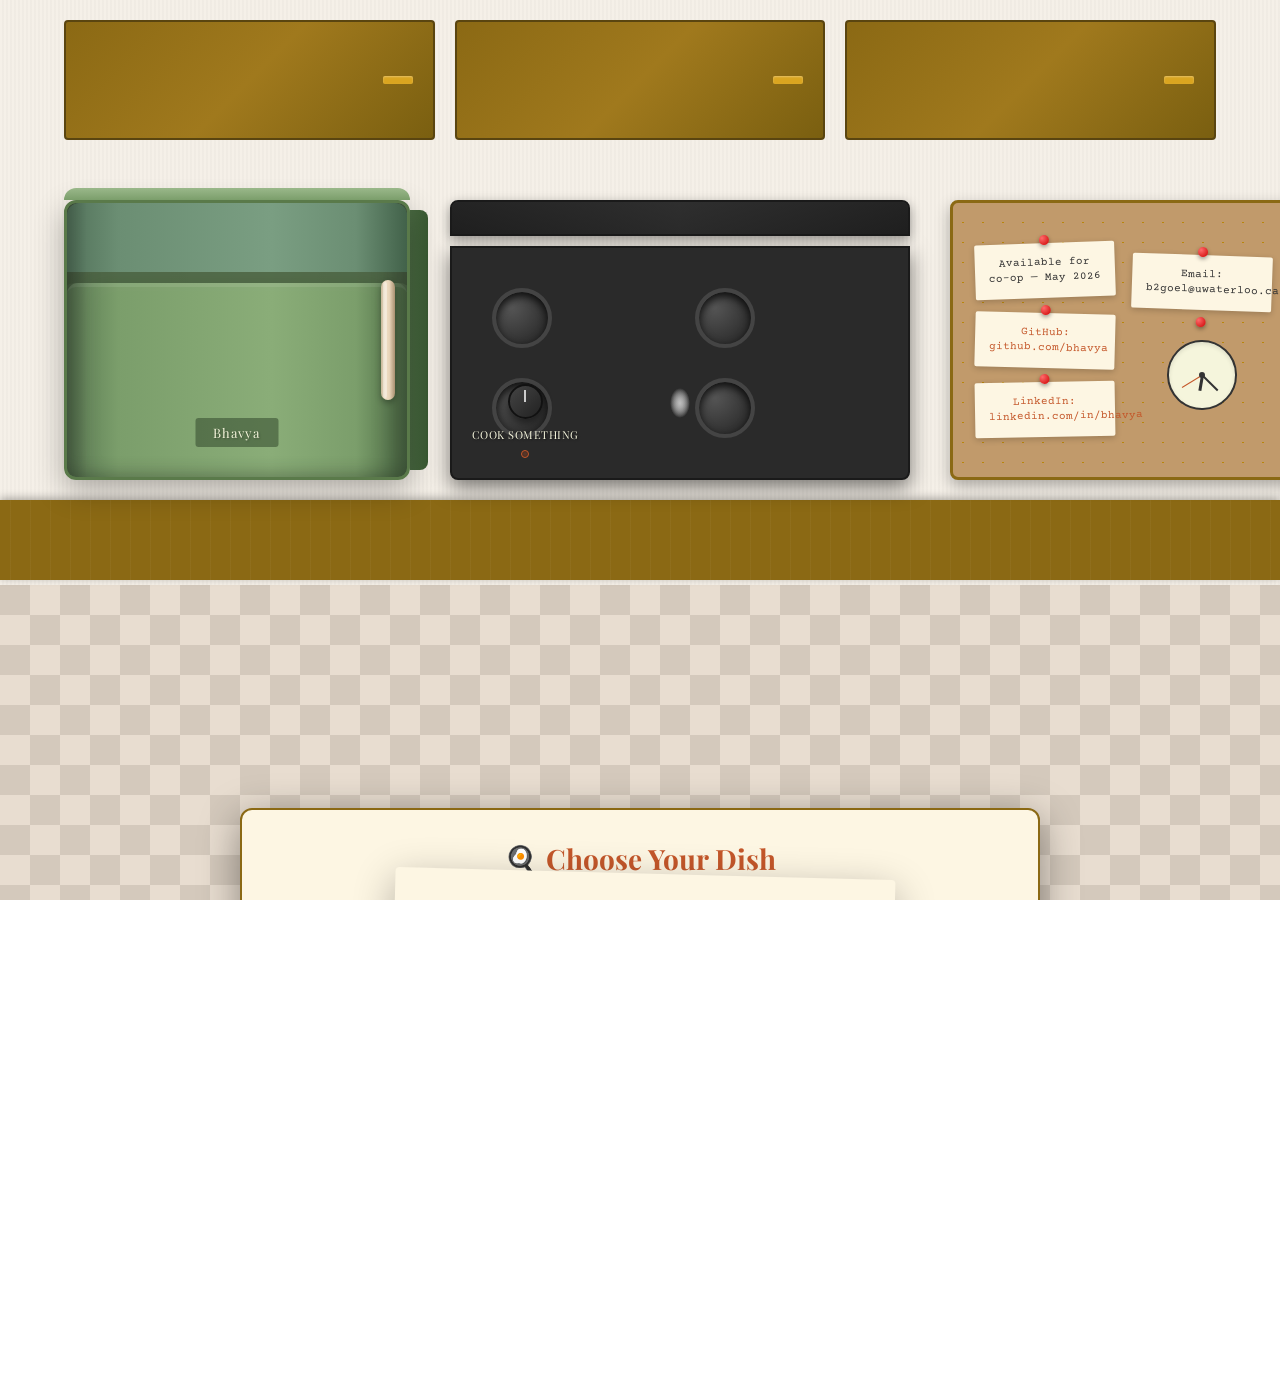
==== index.html @ e624c573 "building the fridge" ====
<!DOCTYPE html>
<html lang="en">
<head>
  <meta charset="UTF-8">
  <meta name="viewport" content="width=device-width, initial-scale=1.0">
  <title>Bhavya's Portfolio — The Kitchen</title>
  <link rel="preconnect" href="https://fonts.googleapis.com">
  <link rel="preconnect" href="https://fonts.gstatic.com" crossorigin>
  <link href="https://fonts.googleapis.com/css2?family=Playfair+Display:wght@400;700&family=Courier+Prime:wght@400;700&display=swap" rel="stylesheet">
  <link rel="stylesheet" href="style.css">
</head>
<body>
  <div class="kitchen-scene">
    <!-- Wall background -->
    <div class="wall"></div>

    <!-- Upper cabinets -->
    <div class="upper-cabinets">
      <div class="cabinet-door cabinet-1">
        <div class="cabinet-door-handle"></div>
        <div class="cabinet-interior">
          <h3>Reading List</h3>
          <ul>
            <li>The Pragmatic Programmer</li>
            <li>A Philosophy of Software Design</li>
            <li>Designing Data-Intensive Applications</li>
          </ul>
        </div>
      </div>
      <div class="cabinet-door cabinet-2">
        <div class="cabinet-door-handle"></div>
        <div class="cabinet-interior">
          <h3>Fun Facts</h3>
          <ul>
            <li>Built my first API freshman year</li>
            <li>Love a good optimization problem</li>
            <li>Terrible at cooking (ironic for a portfolio kitchen)</li>
          </ul>
        </div>
      </div>
      <div class="cabinet-door cabinet-3">
        <div class="cabinet-door-handle"></div>
        <div class="cabinet-interior">
          <h3>What I'm Learning</h3>
          <ul>
            <li>Distributed systems theory</li>
            <li>Fine-grained authorization patterns</li>
            <li>High-performance Go</li>
          </ul>
        </div>
      </div>
    </div>

    <!-- Main appliances row -->
    <div class="appliances-row">
      <!-- Fridge -->
      <div class="fridge-container">
        <div class="fridge" id="fridge">
          <div class="fridge-door">
            <div class="fridge-nameplate">Bhavya</div>
            <div class="fridge-handle">
              <div class="handle-top"></div>
              <div class="handle-highlight"></div>
            </div>
          </div>
          <div class="fridge-interior" id="fridge-interior">
            <!-- Top shelf: Experience -->
            <div class="fridge-shelf" data-shelf="experience">
              <div class="shelf-label">Experience</div>
              <div class="shelf-items">
                <div class="tupperware" data-item="experience-1">SWE Intern</div>
                <div class="tupperware" data-item="experience-2">Open Source</div>
                <div class="tupperware" data-item="experience-3">Side Projects</div>
              </div>
            </div>

            <!-- Middle shelf: Projects -->
            <div class="fridge-shelf" data-shelf="projects">
              <div class="shelf-label">Projects</div>
              <div class="shelf-items">
                <div class="leftover-container" data-item="project-1">TailorCV</div>
                <div class="leftover-container" data-item="project-2">pipguard-cli</div>
                <div class="leftover-container" data-item="project-3">Voice Canvas</div>
              </div>
            </div>

            <!-- Crisper drawer: Skills -->
            <div class="crisper-drawer" data-shelf="skills">
              <div class="shelf-label">Skills</div>
              <div class="shelf-items">
                <div class="skill-chip" data-skill="python">Python</div>
                <div class="skill-chip" data-skill="fastapi">FastAPI</div>
                <div class="skill-chip" data-skill="postgres">PostgreSQL</div>
                <div class="skill-chip" data-skill="nextjs">Next.js</div>
                <div class="skill-chip" data-skill="docker">Docker</div>
                <div class="skill-chip" data-skill="git">Git</div>
              </div>
            </div>

            <!-- Door top shelf: About Me -->
            <div class="door-shelf door-top">
              <div class="sauce-bottle" data-item="about"></div>
            </div>

            <!-- Door bottom shelf: Contact -->
            <div class="door-shelf door-bottom">
              <div class="condiment-jar" data-item="contact-1"></div>
              <div class="condiment-jar" data-item="contact-2"></div>
            </div>

            <!-- Back wall: Things That Didn't Make It -->
            <div class="fridge-back">
              <div class="shelf-label">Didn't Make The Cut</div>
              <div class="shelf-items expired-items">
                <div class="expired-item" data-item="expired-1">
                  <span class="expiry">3mo ago</span>
                  Hackathon Project
                </div>
                <div class="expired-item" data-item="expired-2">
                  <span class="expiry">6mo ago</span>
                  ML Model
                </div>
                <div class="expired-item" data-item="expired-3">
                  <span class="expiry">1yr ago</span>
                  App Idea
                </div>
              </div>
            </div>
          </div>
        </div>
      </div>

      <!-- Cooktop/Stove -->
      <div class="stove-container">
        <div class="range-hood">
          <div class="hood-interior"></div>
        </div>
        <div class="stove">
          <div class="burner-ring" data-burner="0"></div>
          <div class="burner-ring" data-burner="1"></div>
          <div class="burner-ring" data-burner="2"></div>
          <div class="burner-ring" data-burner="3"></div>
          <div class="steam-wisp" style="--delay: 0s;"></div>
          <div class="steam-wisp" style="--delay: 0.3s;"></div>
          <div class="steam-wisp" style="--delay: 0.6s;"></div>
          <div class="stove-face">
            <div class="knob" id="cook-knob">
              <div class="knob-line"></div>
            </div>
            <div class="knob-label">Cook Something</div>
            <div class="pilot-light"></div>
          </div>
        </div>
      </div>

      <!-- Corkboard -->
      <div class="corkboard">
        <div class="note note-1" style="transform: rotate(-2deg);">
          <div class="pushpin"></div>
          Available for co-op — May 2026
        </div>
        <div class="note note-2" style="transform: rotate(1.5deg);">
          <div class="pushpin"></div>
          <a href="https://github.com/bhavya" target="_blank">GitHub: github.com/bhavya</a>
        </div>
        <div class="note note-3" style="transform: rotate(-1deg);">
          <div class="pushpin"></div>
          <a href="https://linkedin.com/in/bhavya" target="_blank">LinkedIn: linkedin.com/in/bhavya</a>
        </div>
        <div class="note note-4" style="transform: rotate(2deg);">
          <div class="pushpin"></div>
          Email: b2goel@uwaterloo.ca
        </div>
        <div class="note clock-note" style="transform: rotate(-1.5deg);">
          <div class="pushpin"></div>
          <div class="analog-clock" id="clock">
            <div class="clock-face">
              <div class="clock-center"></div>
              <div class="hour-hand"></div>
              <div class="minute-hand"></div>
              <div class="second-hand"></div>
            </div>
          </div>
        </div>
      </div>
    </div>

    <!-- Counter surface -->
    <div class="counter"></div>

    <!-- Floor -->
    <div class="floor"></div>

    <!-- Builder panel (Cook flow Step 1) -->
    <div class="builder-panel" id="builder-panel">
      <div class="builder-header">🍳 Choose Your Dish</div>

      <div class="builder-content">
        <!-- Base selection -->
        <div class="builder-section">
          <h3>Base</h3>
          <div class="card-group" id="base-group">
            <label class="card-radio">
              <input type="radio" name="base" value="swe">
              <div class="card-label">Software Engineer</div>
              <div class="card-desc">Backend, APIs, infra</div>
            </label>
            <label class="card-radio">
              <input type="radio" name="base" value="ml">
              <div class="card-label">ML / Data</div>
              <div class="card-desc">Models, embeddings, search</div>
            </label>
            <label class="card-radio">
              <input type="radio" name="base" value="devtools">
              <div class="card-label">Dev Tools</div>
              <div class="card-desc">CLIs, security, DX</div>
            </label>
            <label class="card-radio">
              <input type="radio" name="base" value="product">
              <div class="card-label">Product Builder</div>
              <div class="card-desc">Shipped, user loops</div>
            </label>
          </div>
        </div>

        <!-- Toppings selection -->
        <div class="builder-section">
          <h3>Special Ingredient</h3>
          <div class="card-group" id="topping-group">
            <label class="card-checkbox">
              <input type="checkbox" name="topping" value="tailorcv">
              <div class="card-label">TailorCV</div>
              <div class="card-desc">Semantic search, FastAPI</div>
            </label>
            <label class="card-checkbox">
              <input type="checkbox" name="topping" value="pipguard">
              <div class="card-label">pipguard-cli</div>
              <div class="card-desc">PyPI package, security</div>
            </label>
            <label class="card-checkbox">
              <input type="checkbox" name="topping" value="voicecanvas">
              <div class="card-label">Voice Canvas</div>
              <div class="card-desc">Next.js, real-time AI</div>
            </label>
          </div>
        </div>

        <!-- Style selection -->
        <div class="builder-section">
          <h3>Style</h3>
          <div class="card-group" id="style-group">
            <label class="card-radio">
              <input type="radio" name="style" value="scrappy">
              <div class="card-label">Scrappy</div>
              <div class="card-desc">Gets it done</div>
            </label>
            <label class="card-radio">
              <input type="radio" name="style" value="security">
              <div class="card-label">Security</div>
              <div class="card-desc">Risk-aware</div>
            </label>
            <label class="card-radio">
              <input type="radio" name="style" value="research">
              <div class="card-label">Research</div>
              <div class="card-desc">Curious</div>
            </label>
            <label class="card-radio">
              <input type="radio" name="style" value="ships">
              <div class="card-label">Ships Fast</div>
              <div class="card-desc">Iterate quick</div>
            </label>
          </div>
        </div>
      </div>

      <button class="cook-button" id="cook-button" disabled>
        <span class="button-text">🔥 Cook</span>
      </button>
    </div>

    <!-- Recipe card (Step 4) -->
    <div class="recipe-card" id="recipe-card">
      <div class="recipe-content">
        <div class="recipe-emoji" id="recipe-emoji">🍲</div>
        <h1 class="recipe-name" id="recipe-name">Rustic Backend Stew</h1>
        <div class="recipe-divider"></div>
        <p class="recipe-description" id="recipe-description">
          The kind of engineer who will own the whole stack before lunch and have opinions about your indexing strategy by EOD.
        </p>
        <div class="recipe-meta">
          <div class="meta-row">
            <span class="meta-label">Pairs with:</span>
            <span class="meta-value" id="recipe-pairs">Early-stage teams</span>
          </div>
          <div class="meta-row">
            <span class="meta-label">Cook time:</span>
            <span class="meta-value" id="recipe-time">1 sprint</span>
          </div>
        </div>
        <div class="recipe-divider"></div>
        <div class="recipe-buttons">
          <button class="recipe-btn copy-btn" id="copy-btn">📋 Copy</button>
          <button class="recipe-btn again-btn" id="again-btn">🔄 Cook Again</button>
        </div>
      </div>
    </div>

    <!-- Detail drawer -->
    <div class="detail-drawer" id="detail-drawer">
      <button class="drawer-close" id="drawer-close">✕</button>
      <div class="drawer-content" id="drawer-content">
        <!-- Content injected by JS -->
      </div>
    </div>
  </div>

  <script src="script.js"></script>
</body>
</html>
---- style.css ----
* {
  margin: 0;
  padding: 0;
  box-sizing: border-box;
}

:root {
  --wall: #F5F0E8;
  --counter: #8B6914;
  --fridge: #7B9E6B;
  --stove: #2A2A2A;
  --accent: #C4572A;
  --tile-light: #E8DDD0;
  --tile-dark: #D4C9BC;
  --cork: #C19A6B;
  --chalk: #F5F5DC;
  --card-bg: #FDF6E3;
  --fridge-interior: #E8F4F8;
  --text-dark: #333;
  --text-light: #999;
}

html, body {
  width: 100%;
  height: 100%;
  font-family: 'Courier Prime', monospace;
  color: var(--text-dark);
  overflow: hidden;
}

.kitchen-scene {
  position: relative;
  width: 100%;
  height: 100%;
  perspective: 1200px;
  background: var(--wall);
}

/* Wall background with subtle texture */
.wall {
  position: absolute;
  top: 0;
  left: 0;
  width: 100%;
  height: 65%;
  background: var(--wall);
  background-image: repeating-linear-gradient(
    90deg,
    transparent,
    transparent 2px,
    rgba(0, 0, 0, 0.02) 2px,
    rgba(0, 0, 0, 0.02) 4px
  );
  z-index: 1;
}

/* Upper cabinets */
.upper-cabinets {
  position: absolute;
  top: 20px;
  left: 5%;
  right: 5%;
  width: 90%;
  height: 120px;
  display: flex;
  gap: 20px;
  justify-content: space-between;
  z-index: 10;
}

.cabinet-door {
  flex: 1;
  height: 100%;
  background: linear-gradient(135deg, #8B6914 0%, #A0791D 50%, #7A5F10 100%);
  border-radius: 4px;
  border: 2px solid #5a4510;
  position: relative;
  cursor: pointer;
  transition: transform 0.5s ease-in-out;
  transform-style: preserve-3d;
  transform-origin: top center;
}

.cabinet-door:hover {
  filter: brightness(1.05);
}

.cabinet-door.open {
  transform: rotateX(-110deg);
}

.cabinet-door-handle {
  position: absolute;
  width: 30px;
  height: 8px;
  background: #daa520;
  border-radius: 2px;
  right: 20px;
  top: 50%;
  transform: translateY(-50%);
  box-shadow: inset 0 1px 2px rgba(255, 255, 255, 0.3);
}

.cabinet-interior {
  position: absolute;
  top: 0;
  left: 0;
  width: 100%;
  height: 100%;
  background: #f9f6f0;
  border-radius: 4px;
  padding: 15px;
  transform: rotateX(90deg);
  transform-origin: top center;
  font-size: 12px;
  overflow: hidden;
}

.cabinet-interior h3 {
  font-family: 'Playfair Display', serif;
  font-size: 16px;
  margin-bottom: 8px;
  color: var(--accent);
}

.cabinet-interior ul {
  list-style: none;
  font-size: 11px;
  line-height: 1.6;
}

.cabinet-interior li {
  color: var(--text-dark);
}

/* Main appliances row */
.appliances-row {
  position: absolute;
  top: 200px;
  left: 5%;
  right: 5%;
  width: 90%;
  height: 280px;
  display: flex;
  gap: 40px;
  justify-content: space-between;
  z-index: 20;
}

/* Fridge */
.fridge-container {
  flex: 0 0 30%;
  height: 100%;
  perspective: 1200px;
  position: relative;
  overflow: visible;
}

.fridge-container::before {
  content: '';
  position: absolute;
  right: -18px;
  top: 10px;
  width: 18px;
  height: 260px;
  background: linear-gradient(90deg, #4a6a42 0%, #3a5a32 100%);
  border-radius: 0 8px 8px 0;
  pointer-events: none;
  z-index: 0;
}

.fridge-container::after {
  content: '';
  position: absolute;
  left: 0;
  top: -12px;
  width: 100%;
  height: 12px;
  background: linear-gradient(180deg, #9ab88a 0%, #7B9E6B 100%);
  border-radius: 12px 12px 0 0;
  pointer-events: none;
  z-index: 0;
}

.fridge {
  width: 100%;
  height: 100%;
  position: relative;
  transform-style: preserve-3d;
  transition: transform 0.6s ease-in-out;
}

.fridge.open {
  transform: rotateY(-120deg);
}

.fridge-door {
  width: 100%;
  height: 100%;
  background:
    linear-gradient(180deg,
      rgba(107, 142, 115, 0.3) 0%,
      rgba(107, 142, 115, 0.05) 25%,
      transparent 30%),
    linear-gradient(90deg,
      #5a7a52 0%,
      #7B9E6B 15%,
      #8aad78 60%,
      #7B9E6B 85%,
      #4a6a42 100%);
  border-radius: 12px;
  border: 3px solid #5a7a4a;
  position: relative;
  box-shadow:
    0 10px 30px rgba(0, 0, 0, 0.3),
    -15px 0 20px rgba(0, 0, 0, 0.25) inset,
    15px 0 20px rgba(0, 0, 0, 0.15) inset,
    inset 0 60px 40px rgba(255, 255, 255, 0.1),
    inset 2px 82px 0 -2px rgba(58, 80, 50, 0.6),
    inset -2px 82px 0 -2px rgba(58, 80, 50, 0.4),
    inset 0 85px 0 -1px rgba(255, 255, 255, 0.08);
  transform-origin: left center;
  transform-style: preserve-3d;
  overflow: hidden;
}

.fridge-door::before {
  content: '';
  position: absolute;
  top: 0;
  left: 0;
  right: 0;
  height: 25%;
  background: linear-gradient(90deg,
    #52725a 0%,
    #6B8E73 15%,
    #7a9e82 60%,
    #6B8E73 85%,
    #42624a 100%);
  border-radius: 12px 12px 0 0;
  pointer-events: none;
  z-index: 1;
}

.fridge-door::after {
  content: '';
  position: absolute;
  top: 0;
  left: 0;
  width: 20px;
  height: 100%;
  background: linear-gradient(90deg,
    rgba(0, 0, 0, 0.2) 0%,
    transparent 100%);
  pointer-events: none;
  z-index: 1;
}

.fridge-nameplate {
  position: absolute;
  bottom: 30px;
  left: 50%;
  transform: translateX(-50%);
  font-family: 'Playfair Display', serif;
  font-size: 13px;
  font-weight: 400;
  color: #F5F5DC;
  text-shadow: 1px 1px 2px rgba(0, 0, 0, 0.3);
  letter-spacing: 1px;
  background: rgba(58, 80, 50, 0.6);
  padding: 6px 18px;
  border-radius: 3px;
  z-index: 2;
}

.fridge-handle {
  position: absolute;
  width: 14px;
  height: 120px;
  right: 12px;
  top: 50%;
  transform: translateY(-50%);
  cursor: pointer;
  z-index: 3;
}

.handle-top {
  position: absolute;
  width: 14px;
  height: 120px;
  top: 0;
  left: 0;
  background: linear-gradient(90deg,
    #c8b89a 0%,
    #f0e0c8 30%,
    #e8d4b8 60%,
    #a89070 100%);
  border-radius: 7px;
  box-shadow: 0 3px 6px rgba(0, 0, 0, 0.3);
  transition: filter 0.3s;
  z-index: 1;
}

.fridge-handle:hover .handle-top {
  filter: brightness(1.3) drop-shadow(0 0 6px rgba(255, 255, 255, 0.3));
}

.handle-highlight {
  position: absolute;
  width: 4px;
  height: 116px;
  background: rgba(255, 255, 255, 0.35);
  border-radius: 2px;
  left: 2px;
  top: 2px;
  pointer-events: none;
  z-index: 2;
}


.fridge-interior {
  position: absolute;
  top: 0;
  left: 0;
  width: 100%;
  height: 100%;
  background: var(--fridge-interior);
  border-radius: 12px;
  padding: 20px;
  transform: rotateY(-180deg);
  transform-origin: left center;
  backface-visibility: hidden;
  display: flex;
  flex-direction: column;
  gap: 15px;
  overflow-y: auto;
  border: 3px solid #5a7a4a;
  box-shadow: inset 0 2px 8px rgba(0, 0, 0, 0.1);
}

.fridge-shelf {
  background: rgba(255, 255, 255, 0.5);
  border-radius: 4px;
  padding: 12px;
  border: 1px solid rgba(0, 0, 0, 0.1);
}

.shelf-label {
  font-family: 'Playfair Display', serif;
  font-size: 12px;
  font-weight: 700;
  color: var(--accent);
  margin-bottom: 8px;
  text-transform: uppercase;
  letter-spacing: 1px;
}

.shelf-items {
  display: flex;
  gap: 8px;
  flex-wrap: wrap;
}

.tupperware {
  background: linear-gradient(135deg, #ff6b9d 0%, #ff8787 100%);
  padding: 6px 10px;
  border-radius: 3px;
  font-size: 11px;
  color: white;
  cursor: pointer;
  transition: all 0.2s;
  box-shadow: 0 2px 4px rgba(0, 0, 0, 0.2);
}

.tupperware:hover {
  transform: translateY(-2px);
  box-shadow: 0 4px 8px rgba(0, 0, 0, 0.3);
}

.leftover-container {
  background: linear-gradient(135deg, #ffd97d 0%, #ffbe6a 100%);
  padding: 6px 10px;
  border-radius: 3px;
  font-size: 11px;
  color: #333;
  cursor: pointer;
  transition: all 0.2s;
  box-shadow: 0 2px 4px rgba(0, 0, 0, 0.15);
}

.leftover-container:hover {
  transform: translateY(-2px);
  box-shadow: 0 4px 8px rgba(0, 0, 0, 0.25);
}

.skill-chip {
  background: #c8e6c9;
  padding: 4px 8px;
  border-radius: 12px;
  font-size: 10px;
  color: #1b5e20;
  border: 1px solid #81c784;
  cursor: pointer;
}

.crisper-drawer {
  background: rgba(200, 230, 201, 0.3);
  border: 1px dashed #81c784;
  border-radius: 4px;
  padding: 12px;
}

.door-shelf {
  display: flex;
  gap: 10px;
  align-items: center;
}

.door-top {
  margin-top: 10px;
}

.door-bottom {
  margin-top: auto;
  margin-bottom: 10px;
}

.sauce-bottle {
  width: 20px;
  height: 35px;
  background: linear-gradient(90deg, #8b0000 0%, #dc143c 50%, #8b0000 100%);
  border-radius: 3px 3px 8px 8px;
  box-shadow: inset -2px 0 2px rgba(0, 0, 0, 0.3);
  cursor: pointer;
}

.condiment-jar {
  width: 22px;
  height: 28px;
  background: linear-gradient(90deg, #daa520 0%, #ffd700 50%, #daa520 100%);
  border-radius: 2px 2px 4px 4px;
  position: relative;
  cursor: pointer;
}

.condiment-jar::before {
  content: '';
  position: absolute;
  top: -2px;
  left: 50%;
  transform: translateX(-50%);
  width: 14px;
  height: 4px;
  background: #666;
  border-radius: 1px;
}

.fridge-back {
  background: rgba(0, 0, 0, 0.05);
  border-radius: 4px;
  padding: 12px;
  border: 1px dashed rgba(0, 0, 0, 0.1);
}

.expired-items {
  flex-direction: column;
  gap: 6px;
}

.expired-item {
  background: rgba(200, 200, 200, 0.4);
  padding: 6px 10px;
  border-radius: 3px;
  font-size: 11px;
  color: #666;
  position: relative;
  display: flex;
  align-items: center;
  gap: 8px;
  opacity: 0.7;
  cursor: pointer;
}

.expiry {
  background: #ff4444;
  color: white;
  padding: 1px 4px;
  border-radius: 2px;
  font-size: 9px;
  font-weight: bold;
  flex-shrink: 0;
}

/* Stove */
.stove-container {
  flex: 0 0 40%;
  height: 100%;
  display: flex;
  flex-direction: column;
  gap: 10px;
}

.range-hood {
  height: 60px;
  background: linear-gradient(180deg, #3a3a3a 0%, #2a2a2a 100%);
  border-radius: 8px 8px 0 0;
  border: 2px solid #1a1a1a;
  position: relative;
  box-shadow: 0 4px 12px rgba(0, 0, 0, 0.4);
}

.hood-interior {
  width: 100%;
  height: 100%;
  background: linear-gradient(90deg, #1a1a1a 0%, #2a2a2a 50%, #1a1a1a 100%);
  border-radius: 6px 6px 0 0;
  opacity: 0.7;
}

.stove {
  flex: 1;
  background: var(--stove);
  border-radius: 0 0 8px 8px;
  border: 2px solid #1a1a1a;
  position: relative;
  display: grid;
  grid-template-columns: 1fr 1fr;
  grid-template-rows: 1fr 1fr;
  gap: 30px;
  padding: 40px;
  box-shadow: 0 8px 20px rgba(0, 0, 0, 0.5);
}

.burner-ring {
  width: 60px;
  height: 60px;
  border: 4px solid #444;
  border-radius: 50%;
  background: radial-gradient(circle at 30% 30%, #555, #222);
  box-shadow: inset 0 4px 8px rgba(0, 0, 0, 0.8);
  position: relative;
  cursor: pointer;
  transition: all 0.2s;
}

.burner-ring.active {
  border-color: var(--accent);
  animation: burner-glow 1s infinite;
}

@keyframes burner-glow {
  0%, 100% {
    box-shadow:
      inset 0 4px 8px rgba(0, 0, 0, 0.8),
      0 0 15px rgba(196, 87, 42, 0.5);
  }
  50% {
    box-shadow:
      inset 0 4px 8px rgba(0, 0, 0, 0.8),
      0 0 30px rgba(196, 87, 42, 0.8);
  }
}

.steam-wisp {
  position: absolute;
  bottom: 60px;
  left: 50%;
  width: 20px;
  height: 30px;
  background: radial-gradient(ellipse at center, rgba(200, 200, 200, 0.6) 0%, transparent 70%);
  border-radius: 50%;
  transform: translateX(-50%);
  animation: steam-float 2s ease-in infinite;
  animation-delay: var(--delay);
  pointer-events: none;
}

@keyframes steam-float {
  0% {
    transform: translateX(-50%) translateY(0) scale(1);
    opacity: 0.6;
  }
  100% {
    transform: translateX(-50%) translateY(-80px) scale(0.7);
    opacity: 0;
  }
}

.stove-face {
  position: absolute;
  bottom: 20px;
  left: 20px;
  display: flex;
  flex-direction: column;
  align-items: center;
  gap: 8px;
}

.knob {
  width: 35px;
  height: 35px;
  background: linear-gradient(135deg, #444 0%, #222 100%);
  border-radius: 50%;
  border: 2px solid #111;
  position: relative;
  cursor: pointer;
  display: flex;
  align-items: center;
  justify-content: center;
  transition: transform 0.2s;
  box-shadow: 0 4px 8px rgba(0, 0, 0, 0.5);
}

.knob:hover {
  transform: rotate(15deg);
}

.knob-line {
  width: 2px;
  height: 12px;
  background: #ccc;
  position: absolute;
  top: 4px;
}

.knob-label {
  font-family: 'Playfair Display', serif;
  font-size: 11px;
  color: var(--chalk);
  text-transform: uppercase;
  letter-spacing: 0.5px;
  text-shadow: 1px 1px 2px rgba(0, 0, 0, 0.5);
}

.pilot-light {
  width: 8px;
  height: 8px;
  background: rgba(196, 87, 42, 0.3);
  border-radius: 50%;
  border: 1px solid var(--accent);
  box-shadow: inset 0 0 2px rgba(0, 0, 0, 0.5);
}

/* Corkboard */
.corkboard {
  flex: 0 0 30%;
  height: 100%;
  background: radial-gradient(circle 1px at 10px 20px, #b8860b 1px, transparent 1px);
  background-size: 20px 20px;
  background-color: var(--cork);
  border-radius: 8px;
  border: 3px solid #8b6914;
  padding: 20px;
  position: relative;
  display: flex;
  flex-direction: column;
  gap: 15px;
  align-items: center;
  justify-content: center;
  box-shadow: 0 6px 15px rgba(0, 0, 0, 0.3);
  flex-wrap: wrap;
}

.note {
  background: var(--card-bg);
  padding: 12px 14px;
  border-radius: 2px;
  font-size: 11px;
  box-shadow: 0 2px 6px rgba(0, 0, 0, 0.2);
  position: relative;
  max-width: 140px;
  text-align: center;
  line-height: 1.4;
  color: var(--text-dark);
}

.note a {
  color: var(--accent);
  text-decoration: none;
}

.note a:hover {
  text-decoration: underline;
}

.pushpin {
  position: absolute;
  top: -8px;
  left: 50%;
  transform: translateX(-50%);
  width: 10px;
  height: 10px;
  background: radial-gradient(circle at 30% 30%, #ff6b6b, #cc0000);
  border-radius: 50%;
  box-shadow: 0 2px 4px rgba(0, 0, 0, 0.4);
}

.clock-note {
  display: flex;
  align-items: center;
  justify-content: center;
  padding: 10px;
  background: transparent;
  box-shadow: none;
}

.analog-clock {
  width: 80px;
  height: 80px;
  display: flex;
  align-items: center;
  justify-content: center;
}

.clock-face {
  position: relative;
  width: 70px;
  height: 70px;
  border: 2px solid var(--text-dark);
  border-radius: 50%;
  background: var(--chalk);
  box-shadow: inset 0 2px 4px rgba(0, 0, 0, 0.1);
}

.clock-center {
  position: absolute;
  width: 6px;
  height: 6px;
  background: var(--text-dark);
  border-radius: 50%;
  top: 50%;
  left: 50%;
  transform: translate(-50%, -50%);
  z-index: 10;
}

.hour-hand,
.minute-hand,
.second-hand {
  position: absolute;
  bottom: 50%;
  left: 50%;
  transform-origin: bottom center;
  background: var(--text-dark);
}

.hour-hand {
  width: 3px;
  height: 16px;
  margin-left: -1.5px;
}

.minute-hand {
  width: 2px;
  height: 22px;
  margin-left: -1px;
}

.second-hand {
  width: 1px;
  height: 24px;
  background: var(--accent);
  margin-left: -0.5px;
}

/* Counter surface */
.counter {
  position: absolute;
  top: 500px;
  left: 0;
  width: 100%;
  height: 80px;
  background: linear-gradient(
    180deg,
    var(--counter) 0%,
    var(--counter) 50%,
    #7a5f10 100%
  );
  background-image:
    linear-gradient(90deg, transparent 24%, rgba(255, 255, 255, 0.05) 25%, rgba(255, 255, 255, 0.05) 26%, transparent 27%, transparent 74%, rgba(255, 255, 255, 0.05) 75%, rgba(255, 255, 255, 0.05) 76%, transparent 77%, transparent),
    linear-gradient(var(--counter), var(--counter));
  background-size: 40px 100%, 100% 100%;
  z-index: 15;
  box-shadow: 0 -2px 8px rgba(0, 0, 0, 0.3);
}

/* Floor */
.floor {
  position: absolute;
  bottom: 0;
  left: 0;
  width: 100%;
  height: 35%;
  background-image:
    linear-gradient(45deg, var(--tile-light) 25%, transparent 25%),
    linear-gradient(-45deg, var(--tile-light) 25%, transparent 25%),
    linear-gradient(45deg, transparent 75%, var(--tile-light) 75%),
    linear-gradient(-45deg, transparent 75%, var(--tile-light) 75%);
  background-size: 60px 60px;
  background-position: 0 0, 0 30px, 30px -30px, -30px 0;
  background-color: var(--tile-dark);
  z-index: 5;
}

/* Builder panel */
.builder-panel {
  position: fixed;
  bottom: -500px;
  left: 50%;
  transform: translateX(-50%);
  width: 90%;
  max-width: 800px;
  background: var(--card-bg);
  border-radius: 12px;
  border: 2px solid var(--counter);
  box-shadow: 0 10px 40px rgba(0, 0, 0, 0.4);
  padding: 30px;
  z-index: 100;
  transition: bottom 0.4s ease-out;
  max-height: 90vh;
  overflow-y: auto;
}

.builder-panel.visible {
  bottom: 20px;
}

.builder-header {
  font-family: 'Playfair Display', serif;
  font-size: 28px;
  font-weight: 700;
  color: var(--accent);
  text-align: center;
  margin-bottom: 25px;
}

.builder-content {
  display: flex;
  flex-direction: column;
  gap: 30px;
  margin-bottom: 25px;
}

.builder-section {
  display: flex;
  flex-direction: column;
  gap: 12px;
}

.builder-section h3 {
  font-family: 'Playfair Display', serif;
  font-size: 18px;
  font-weight: 700;
  color: var(--text-dark);
}

.card-group {
  display: grid;
  grid-template-columns: repeat(auto-fit, minmax(150px, 1fr));
  gap: 12px;
}

.card-radio,
.card-checkbox {
  cursor: pointer;
}

.card-radio input,
.card-checkbox input {
  display: none;
}

.card-label {
  font-family: 'Playfair Display', serif;
  font-size: 16px;
  font-weight: 700;
}

.card-desc {
  font-size: 11px;
  color: var(--text-light);
}

.card-radio > div,
.card-checkbox > div {
  display: flex;
  flex-direction: column;
  gap: 4px;
}

.card-radio,
.card-checkbox {
  display: flex;
  flex-direction: column;
  gap: 6px;
  padding: 12px;
  border: 2px solid #ddd;
  border-radius: 6px;
  background: white;
  transition: all 0.2s;
}

.card-radio:hover,
.card-checkbox:hover {
  border-color: var(--accent);
  box-shadow: 0 2px 8px rgba(196, 87, 42, 0.15);
}

.card-radio input:checked + div,
.card-checkbox input:checked + div {
  position: relative;
}

.card-radio input:checked ~ div,
.card-checkbox input:checked ~ div {
  color: var(--accent);
}

.card-radio input:checked,
.card-checkbox input:checked {
  display: block;
  position: absolute;
  left: 8px;
  top: 8px;
}

.card-radio input:checked ~ .card-label,
.card-checkbox input:checked ~ .card-label {
  color: var(--accent);
}

.card-radio input:checked ~ .card-label::before,
.card-checkbox input:checked ~ .card-label::before {
  content: '✓ ';
  margin-right: 4px;
}

.card-radio input:checked,
.card-checkbox input:checked {
  accent-color: var(--accent);
}

.cook-button {
  width: 100%;
  padding: 16px;
  background: linear-gradient(135deg, var(--accent), #d96d3a);
  color: white;
  border: none;
  border-radius: 6px;
  font-family: 'Playfair Display', serif;
  font-size: 18px;
  font-weight: 700;
  cursor: pointer;
  transition: all 0.3s;
  box-shadow: 0 4px 12px rgba(196, 87, 42, 0.3);
}

.cook-button:hover:not(:disabled) {
  transform: translateY(-2px);
  box-shadow: 0 6px 16px rgba(196, 87, 42, 0.5);
}

.cook-button:disabled {
  opacity: 0.5;
  cursor: not-allowed;
}

.cook-button.cooking {
  pointer-events: none;
}

.button-text {
  display: inline-block;
}

.button-text.spinning {
  animation: spin-pan 0.8s infinite linear;
}

@keyframes spin-pan {
  from {
    transform: rotate(0deg);
  }
  to {
    transform: rotate(360deg);
  }
}

/* Recipe card */
.recipe-card {
  position: fixed;
  bottom: -400px;
  left: 50%;
  transform: translateX(-50%);
  width: 90%;
  max-width: 500px;
  background: var(--card-bg);
  border-radius: 4px;
  box-shadow: 0 12px 40px rgba(0, 0, 0, 0.3);
  padding: 40px 30px;
  z-index: 101;
  transition: bottom 0.5s ease-out;
  rotate: 1.5deg;
}

.recipe-card.visible {
  bottom: 40px;
}

.recipe-content {
  text-align: center;
}

.recipe-emoji {
  font-size: 48px;
  margin-bottom: 15px;
}

.recipe-name {
  font-family: 'Playfair Display', serif;
  font-size: 32px;
  font-weight: 700;
  color: var(--accent);
  margin-bottom: 15px;
}

.recipe-divider {
  width: 80px;
  height: 1px;
  background: var(--counter);
  margin: 15px auto;
}

.recipe-description {
  font-size: 13px;
  line-height: 1.6;
  color: var(--text-dark);
  margin-bottom: 20px;
  font-style: italic;
}

.recipe-meta {
  display: flex;
  flex-direction: column;
  gap: 8px;
  font-size: 12px;
  margin-bottom: 20px;
}

.meta-row {
  display: flex;
  justify-content: center;
  gap: 8px;
}

.meta-label {
  font-weight: 700;
  color: var(--text-dark);
}

.meta-value {
  color: var(--accent);
}

.recipe-buttons {
  display: flex;
  gap: 12px;
  justify-content: center;
}

.recipe-btn {
  padding: 10px 16px;
  border: 2px solid var(--counter);
  background: white;
  border-radius: 4px;
  font-family: 'Courier Prime', monospace;
  font-size: 12px;
  cursor: pointer;
  transition: all 0.2s;
}

.recipe-btn:hover {
  background: var(--counter);
  color: white;
}

/* Detail drawer */
.detail-drawer {
  position: fixed;
  right: -400px;
  top: 0;
  width: 350px;
  height: 100%;
  background: white;
  border-left: 3px solid var(--counter);
  box-shadow: -4px 0 20px rgba(0, 0, 0, 0.3);
  padding: 30px;
  z-index: 102;
  overflow-y: auto;
  transition: right 0.4s ease-out;
}

.detail-drawer.visible {
  right: 0;
}

.drawer-close {
  position: absolute;
  top: 15px;
  right: 15px;
  width: 24px;
  height: 24px;
  background: transparent;
  border: none;
  font-size: 20px;
  cursor: pointer;
  color: var(--text-light);
  transition: color 0.2s;
}

.drawer-close:hover {
  color: var(--accent);
}

.drawer-content {
  padding-top: 20px;
}

.drawer-content h2 {
  font-family: 'Playfair Display', serif;
  font-size: 24px;
  color: var(--accent);
  margin-bottom: 15px;
}

.drawer-content p {
  font-size: 13px;
  line-height: 1.6;
  color: var(--text-dark);
  margin-bottom: 12px;
}

.drawer-content ul {
  list-style: none;
  margin: 12px 0;
  font-size: 13px;
  line-height: 1.6;
  color: var(--text-dark);
}

.drawer-content li {
  margin-left: 0;
  padding-left: 0;
  margin-bottom: 6px;
}

.drawer-content li::before {
  content: '• ';
  color: var(--accent);
  margin-right: 6px;
}

.drawer-content a {
  color: var(--accent);
  text-decoration: none;
}

.drawer-content a:hover {
  text-decoration: underline;
}

/* Page load animation */
.wall {
  animation: fade-in 0.4s ease-out;
}

.upper-cabinets {
  animation: fade-in 0.4s ease-out 0.15s both;
}

.appliances-row {
  animation: fade-in 0.4s ease-out 0.3s both;
}

.counter {
  animation: fade-in 0.4s ease-out 0.45s both;
}

.floor {
  animation: fade-in 0.4s ease-out 0.6s both;
}

@keyframes fade-in {
  from {
    opacity: 0;
  }
  to {
    opacity: 1;
  }
}

/* Responsive adjustments for very small screens */
@media (max-width: 768px) {
  .appliances-row {
    gap: 20px;
  }

  .builder-panel {
    width: 95%;
    padding: 20px;
  }

  .recipe-card {
    width: 95%;
    padding: 30px 20px;
  }

  .detail-drawer {
    width: 100%;
  }

  .cook-button {
    font-size: 16px;
  }
}
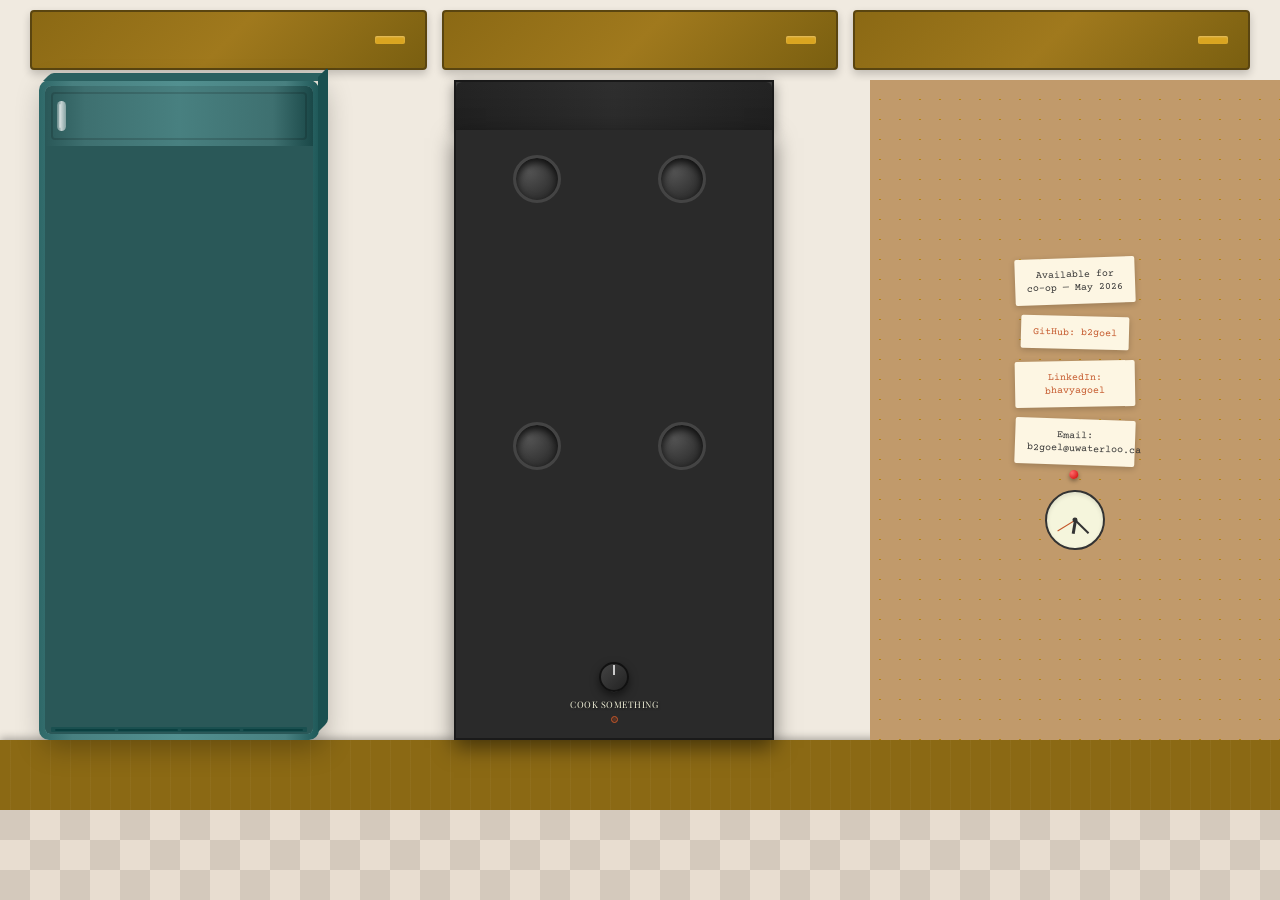
==== commit 991f4763: "something is there" ====
--- a/index.html
+++ b/index.html
@@ -3,143 +3,817 @@
 <head>
   <meta charset="UTF-8">
   <meta name="viewport" content="width=device-width, initial-scale=1.0">
-  <title>Bhavya's Portfolio — The Kitchen</title>
-  <link rel="preconnect" href="https://fonts.googleapis.com">
-  <link rel="preconnect" href="https://fonts.gstatic.com" crossorigin>
+  <title>Bhavya's Kitchen</title>
   <link href="https://fonts.googleapis.com/css2?family=Playfair+Display:wght@400;700&family=Courier+Prime:wght@400;700&display=swap" rel="stylesheet">
-  <link rel="stylesheet" href="style.css">
+  <style>
+    * { box-sizing: border-box; margin: 0; padding: 0; }
+
+    html, body {
+      width: 100%;
+      height: 100%;
+      overflow: hidden;
+    }
+
+    body {
+      background: #F0EAE0;
+      font-family: 'Courier Prime', monospace;
+    }
+
+    .kitchen-scene {
+      width: 100vw;
+      height: 100vh;
+      display: grid;
+      grid-template-rows: 80px 1fr 70px 90px;
+      grid-template-columns: 1fr;
+      gap: 0;
+    }
+
+    /* ─── UPPER CABINETS ─── */
+    .upper-cabinets {
+      grid-row: 1;
+      grid-column: 1;
+      display: grid;
+      grid-template-columns: repeat(3, 1fr);
+      gap: 15px;
+      padding: 10px 30px;
+      background: #F0EAE0;
+    }
+
+    .cabinet-door {
+      background: linear-gradient(135deg, #8B6914 0%, #A0791D 50%, #7A5F10 100%);
+      border-radius: 4px;
+      border: 2px solid #5a4510;
+      cursor: pointer;
+      transition: transform 0.5s ease-in-out;
+      transform-style: preserve-3d;
+      box-shadow: 0 4px 8px rgba(0, 0, 0, 0.2);
+      position: relative;
+    }
+
+    .cabinet-door:hover {
+      filter: brightness(1.05);
+    }
+
+    .cabinet-door.open {
+      transform: rotateX(-110deg);
+    }
+
+    .cabinet-door-handle {
+      position: absolute;
+      width: 30px;
+      height: 8px;
+      background: #daa520;
+      border-radius: 2px;
+      right: 20px;
+      top: 50%;
+      transform: translateY(-50%);
+      box-shadow: inset 0 1px 2px rgba(255, 255, 255, 0.3);
+    }
+
+    .cabinet-interior {
+      position: absolute;
+      top: 0;
+      left: 0;
+      width: 100%;
+      height: 100%;
+      background: #f9f6f0;
+      border-radius: 4px;
+      padding: 12px;
+      transform: rotateX(90deg);
+      transform-origin: top center;
+      font-size: 11px;
+      overflow: hidden;
+    }
+
+    .cabinet-interior h3 {
+      font-family: 'Playfair Display', serif;
+      font-size: 13px;
+      margin-bottom: 6px;
+      color: #C4572A;
+    }
+
+    .cabinet-interior ul {
+      list-style: none;
+      font-size: 10px;
+      line-height: 1.4;
+    }
+
+    /* ─── APPLIANCES ROW ─── */
+    .appliances-row {
+      grid-row: 2;
+      grid-column: 1;
+      display: grid;
+      grid-template-columns: 28% 40% 32%;
+      gap: 0;
+      padding: 0;
+      align-items: stretch;
+      background: #F0EAE0;
+    }
+
+    /* ─── FRIDGE ZONE ─── */
+    .fridge-zone {
+      display: flex;
+      justify-content: center;
+      align-items: flex-end;
+      height: 100%;
+      padding: 0;
+    }
+
+    .fridge-wrap {
+      position: relative;
+      width: 280px;
+      height: 100%;
+    }
+
+    .fridge-body {
+      position: absolute; inset: 0;
+      background: linear-gradient(to right, #2e6868 0%, #488080 12%, #529090 50%, #488080 88%, #1e5858 100%);
+      border-radius: 10px;
+      box-shadow: 5px 8px 28px rgba(0,0,0,0.28);
+    }
+
+    .fridge-top-face {
+      position: absolute;
+      top: -7px; left: 4px; right: -8px; height: 8px;
+      background: #2a6060;
+      border-radius: 3px 3px 0 0;
+      transform: skewX(-45deg) scaleX(0.97);
+      transform-origin: bottom left;
+    }
+    .fridge-side-face {
+      position: absolute;
+      top: -3px; right: -9px; width: 10px; bottom: 8px;
+      background: #1a5050;
+      border-radius: 0 3px 3px 0;
+      transform: skewY(-45deg);
+      transform-origin: top left;
+    }
+
+    .freezer-section {
+      position: absolute;
+      top: 6px; left: 6px; right: 6px; height: 60px;
+      border-radius: 6px 6px 0 0;
+      overflow: hidden;
+    }
+    .freezer-interior {
+      position: absolute; inset: 0;
+      background: #b0d8d8;
+      border-radius: 6px 6px 0 0;
+      display: flex; align-items: center; justify-content: center;
+      gap: 5px; padding: 8px;
+    }
+    .sticky {
+      width: 40px; height: 40px;
+      border-radius: 2px; padding: 4px;
+      font-size: 6px; line-height: 1.2; color: #333;
+      display: flex; align-items: center; justify-content: center;
+      text-align: center;
+      box-shadow: 2px 2px 5px rgba(0,0,0,0.15);
+      flex-shrink: 0;
+    }
+
+    .freezer-divider {
+      position: absolute;
+      top: 63px; left: 6px; right: 6px; height: 3px;
+      background: #1a5050;
+    }
+
+    .freezer-door-wrap {
+      position: absolute;
+      top: 6px; left: 6px; right: 6px; height: 60px;
+      perspective: 800px;
+      perspective-origin: right center;
+    }
+    .freezer-door {
+      position: absolute; inset: 0;
+      transform-origin: right center;
+      transform: rotateY(0deg);
+      transition: transform 0.55s ease-in-out;
+      cursor: pointer;
+      transform-style: preserve-3d;
+    }
+    .freezer-door.open { transform: rotateY(-115deg); }
+    .freezer-door-face {
+      position: absolute; inset: 0;
+      background: linear-gradient(to right, #2a5858 0%, #3e7070 15%, #488080 50%, #3e7070 85%, #1a4848 100%);
+      border-radius: 6px 6px 0 0;
+      backface-visibility: visible;
+    }
+    .freezer-door-gasket {
+      position: absolute;
+      top: 6px; left: 6px; right: 6px; bottom: 6px;
+      border: 2px solid rgba(0,0,0,0.15);
+      border-radius: 4px;
+      pointer-events: none;
+    }
+    .freezer-handle {
+      position: absolute;
+      top: 50%; transform: translateY(-50%); left: 12px;
+      width: 9px; height: 30px; border-radius: 5px;
+      background: linear-gradient(to right, rgba(255,255,255,0.3), rgba(255,255,255,0.7), rgba(255,255,255,0.4));
+    }
+    .freezer-handle::after {
+      content: '';
+      position: absolute; top: 3px; left: 2px; width: 2px; height: 24px;
+      background: rgba(255,255,255,0.4); border-radius: 2px;
+    }
+
+    .fridge-interior {
+      position: absolute;
+      top: 66px; left: 6px; right: 6px; bottom: 6px;
+      background: linear-gradient(to bottom, #daf2f2 0%, #c8eaea 50%, #b8e0e0 100%);
+      border-radius: 0 0 6px 6px;
+      overflow: hidden;
+      display: flex; flex-direction: column;
+      padding: 4px 4px 4px;
+    }
+    .interior-light {
+      position: absolute; top: 0; left: 50%; transform: translateX(-50%);
+      width: 80px; height: 15px; pointer-events: none;
+      background: radial-gradient(ellipse, rgba(255,255,255,0.9) 0%, transparent 100%);
+    }
+
+    .shelf-zone {
+      flex: 1;
+      display: flex; flex-direction: column; justify-content: flex-end;
+      padding: 0 2px 0;
+    }
+    .shelf-zone:last-child .shelf-bar { display: none; }
+
+    .shelf-contents {
+      display: flex; align-items: flex-end; gap: 3px;
+      padding: 2px 1px 2px;
+    }
+
+    .container-main {
+      display: flex; flex-direction: column; align-items: center; justify-content: flex-end;
+      width: 38px;
+      border-radius: 3px 3px 2px 2px;
+      padding-bottom: 3px;
+      box-shadow: 0 1px 3px rgba(0,0,0,0.12);
+      flex-shrink: 0;
+      cursor: pointer;
+      transition: transform 0.15s ease;
+    }
+    .container-main:hover {
+      transform: translateY(-2px);
+    }
+
+    .container-main .lid {
+      width: 100%; height: 5px;
+      border-radius: 3px 3px 0 0;
+      background: rgba(255,255,255,0.5);
+      border-bottom: 1px solid rgba(0,0,0,0.08);
+    }
+    .container-main .body {
+      width: 100%; flex: 1;
+      border-radius: 0 0 2px 2px;
+      display: flex; align-items: center; justify-content: center;
+      font-size: 5px;
+    }
+    .container-main .clabel {
+      font-size: 5px; font-weight: bold;
+      text-transform: uppercase; color: rgba(0,0,0,0.5);
+      text-align: center;
+    }
+
+    .container-sm {
+      border-radius: 2px 2px 1px 1px;
+      box-shadow: 0 1px 3px rgba(0,0,0,0.1);
+      flex-shrink: 0; overflow: hidden;
+    }
+    .container-sm .lid {
+      height: 4px;
+      background: rgba(255,255,255,0.45);
+      border-bottom: 1px solid rgba(0,0,0,0.07);
+    }
+
+    .shelf-bar {
+      height: 4px; border-radius: 2px;
+      background: linear-gradient(to bottom, rgba(255,255,255,0.7) 0%, rgba(200,240,240,0.4) 100%);
+      border-top: 1px solid rgba(255,255,255,0.9);
+      border-bottom: 1px solid rgba(150,210,210,0.4);
+      margin: 0 -1px;
+    }
+
+    .fridge-door-wrap {
+      position: absolute;
+      top: 66px; left: 6px; right: 6px; bottom: 6px;
+      perspective: 1000px;
+      perspective-origin: right center;
+    }
+    .fridge-door {
+      position: absolute; inset: 0;
+      transform-origin: right center;
+      transform: rotateY(0deg);
+      transition: transform 0.65s ease-in-out;
+      cursor: pointer;
+      transform-style: preserve-3d;
+    }
+    .fridge-door.open { transform: rotateY(-125deg); }
+
+    .door-face {
+      position: absolute; inset: 0;
+      background: linear-gradient(to right, #2e6868 0%, #488080 12%, #529090 50%, #488080 88%, #2a6060 100%);
+      border-radius: 0 0 6px 6px;
+      backface-visibility: visible;
+    }
+    .door-gasket {
+      position: absolute;
+      top: 8px; left: 8px; right: 8px; bottom: 8px;
+      border: 2px solid rgba(0,0,0,0.15);
+      border-radius: 4px;
+      pointer-events: none;
+    }
+    .door-nameplate {
+      position: absolute; bottom: 20px; left: 50%; transform: translateX(-50%);
+      background: rgba(20,60,60,0.7); padding: 3px 12px; border-radius: 2px;
+      color: #d0f0f0; font-family: 'Playfair Display', serif;
+      font-size: 11px; letter-spacing: 1px;
+      pointer-events: none;
+    }
+    .door-handle {
+      position: absolute; top: 50%; transform: translateY(-50%); left: 12px;
+      width: 8px; height: 50px; border-radius: 4px;
+      background: linear-gradient(to right, rgba(255,255,255,0.3), rgba(255,255,255,0.7), rgba(255,255,255,0.4));
+    }
+    .door-handle::after {
+      content: '';
+      position: absolute; top: 3px; left: 2px; width: 2px; height: 44px;
+      background: rgba(255,255,255,0.4); border-radius: 2px;
+    }
+    .door-back {
+      position: absolute; inset: 0;
+      background: #2a5858;
+      border-radius: 0 0 6px 6px;
+      transform: rotateY(180deg);
+      backface-visibility: visible;
+    }
+
+    .vent {
+      position: absolute; bottom: 8px; left: 12px; right: 12px; height: 5px;
+      background: #1a5050; border-radius: 1px;
+      display: flex; gap: 3px; align-items: center; padding: 0 4px; overflow: hidden;
+    }
+    .vent-slot { flex: 1; height: 2px; background: #0a4040; border-radius: 1px; }
+
+    /* ─── STOVE ZONE ─── */
+    .stove-zone {
+      display: flex;
+      justify-content: center;
+      align-items: flex-start;
+      height: 100%;
+      padding: 0;
+    }
+
+    .stove-container {
+      width: 320px;
+      height: 100%;
+      display: flex;
+      flex-direction: column;
+      gap: 0;
+    }
+
+    .range-hood {
+      height: 50px;
+      background: linear-gradient(180deg, #3a3a3a 0%, #2a2a2a 100%);
+      border-radius: 0;
+      border: 2px solid #1a1a1a;
+      border-bottom: none;
+      box-shadow: 0 4px 12px rgba(0, 0, 0, 0.4);
+    }
+
+    .hood-interior {
+      width: 100%;
+      height: 100%;
+      background: linear-gradient(90deg, #1a1a1a 0%, #2a2a2a 50%, #1a1a1a 100%);
+      border-radius: 6px 6px 0 0;
+      opacity: 0.7;
+    }
+
+    .stove {
+      flex: 1;
+      background: #2A2A2A;
+      border-radius: 0;
+      border: 2px solid #1a1a1a;
+      border-top: none;
+      position: relative;
+      display: grid;
+      grid-template-columns: 1fr 1fr;
+      grid-template-rows: 1fr 1fr;
+      gap: 20px;
+      padding: 25px 28px 70px 18px;
+      box-shadow: 0 8px 20px rgba(0, 0, 0, 0.5);
+      align-content: start;
+      justify-items: center;
+    }
+
+    .burner-ring {
+      width: 48px;
+      height: 48px;
+      border: 3px solid #444;
+      border-radius: 50%;
+      background: radial-gradient(circle at 30% 30%, #555, #222);
+      box-shadow: inset 0 4px 8px rgba(0, 0, 0, 0.8);
+      cursor: pointer;
+      transition: all 0.2s;
+    }
+
+    .burner-ring.active {
+      border-color: #C4572A;
+      animation: burner-glow 1s infinite;
+    }
+
+    @keyframes burner-glow {
+      0%, 100% {
+        box-shadow:
+          inset 0 4px 8px rgba(0, 0, 0, 0.8),
+          0 0 15px rgba(196, 87, 42, 0.5);
+      }
+      50% {
+        box-shadow:
+          inset 0 4px 8px rgba(0, 0, 0, 0.8),
+          0 0 30px rgba(196, 87, 42, 0.8);
+      }
+    }
+
+    .steam-wisp {
+      position: absolute;
+      bottom: 45px;
+      left: 50%;
+      width: 16px;
+      height: 24px;
+      background: radial-gradient(ellipse at center, rgba(200, 200, 200, 0.6) 0%, transparent 70%);
+      border-radius: 50%;
+      transform: translateX(-50%);
+      animation: steam-float 2s ease-in infinite;
+      animation-delay: var(--delay);
+      pointer-events: none;
+    }
+
+    @keyframes steam-float {
+      0% {
+        transform: translateX(-50%) translateY(0) scale(1);
+        opacity: 0.6;
+      }
+      100% {
+        transform: translateX(-50%) translateY(-60px) scale(0.7);
+        opacity: 0;
+      }
+    }
+
+    .stove-face {
+      position: absolute;
+      bottom: 15px;
+      left: 50%;
+      transform: translateX(-50%);
+      display: flex;
+      flex-direction: column;
+      align-items: center;
+      gap: 6px;
+    }
+
+    .knob {
+      width: 30px;
+      height: 30px;
+      background: linear-gradient(135deg, #444 0%, #222 100%);
+      border-radius: 50%;
+      border: 2px solid #111;
+      cursor: pointer;
+      display: flex;
+      align-items: center;
+      justify-content: center;
+      transition: transform 0.2s;
+      box-shadow: 0 4px 8px rgba(0, 0, 0, 0.5);
+    }
+
+    .knob:hover {
+      transform: rotate(15deg);
+    }
+
+    .knob-line {
+      width: 2px;
+      height: 10px;
+      background: #ccc;
+      position: absolute;
+      top: 3px;
+    }
+
+    .knob-label {
+      font-family: 'Playfair Display', serif;
+      font-size: 9px;
+      color: #F5F5DC;
+      text-transform: uppercase;
+      letter-spacing: 0.5px;
+      text-shadow: 1px 1px 2px rgba(0, 0, 0, 0.5);
+    }
+
+    .pilot-light {
+      width: 7px;
+      height: 7px;
+      background: rgba(196, 87, 42, 0.3);
+      border-radius: 50%;
+      border: 1px solid #C4572A;
+      box-shadow: inset 0 0 2px rgba(0, 0, 0, 0.5);
+    }
+
+    /* ─── CORKBOARD ZONE ─── */
+    .corkboard-zone {
+      display: flex;
+      justify-content: stretch;
+      align-items: stretch;
+      height: 100%;
+      padding: 0;
+    }
+
+    .corkboard {
+      width: 100%;
+      height: 100%;
+      background: radial-gradient(circle 1px at 10px 20px, #b8860b 1px, transparent 1px);
+      background-size: 20px 20px;
+      background-color: #C19A6B;
+      border-radius: 0;
+      border: none;
+      padding: 20px;
+      position: relative;
+      display: flex;
+      flex-direction: column;
+      gap: 12px;
+      align-items: center;
+      justify-content: center;
+      box-shadow: none;
+      flex-wrap: wrap;
+    }
+
+    .note {
+      background: #FDF6E3;
+      padding: 10px 12px;
+      border-radius: 2px;
+      font-size: 10px;
+      box-shadow: 0 2px 6px rgba(0, 0, 0, 0.2);
+      position: relative;
+      max-width: 120px;
+      text-align: center;
+      line-height: 1.3;
+      color: #333;
+    }
+
+    .note a {
+      color: #C4572A;
+      text-decoration: none;
+    }
+
+    .note a:hover {
+      text-decoration: underline;
+    }
+
+    .pushpin {
+      position: absolute;
+      top: -7px;
+      left: 50%;
+      transform: translateX(-50%);
+      width: 9px;
+      height: 9px;
+      background: radial-gradient(circle at 30% 30%, #ff6b6b, #cc0000);
+      border-radius: 50%;
+      box-shadow: 0 2px 4px rgba(0, 0, 0, 0.4);
+    }
+
+    .clock-note {
+      display: flex;
+      align-items: center;
+      justify-content: center;
+      padding: 8px;
+      background: transparent;
+      box-shadow: none;
+    }
+
+    .analog-clock {
+      width: 70px;
+      height: 70px;
+      display: flex;
+      align-items: center;
+      justify-content: center;
+    }
+
+    .clock-face {
+      position: relative;
+      width: 60px;
+      height: 60px;
+      border: 2px solid #333;
+      border-radius: 50%;
+      background: #F5F5DC;
+      box-shadow: inset 0 2px 4px rgba(0, 0, 0, 0.1);
+    }
+
+    .clock-center {
+      position: absolute;
+      width: 5px;
+      height: 5px;
+      background: #333;
+      border-radius: 50%;
+      top: 50%;
+      left: 50%;
+      transform: translate(-50%, -50%);
+      z-index: 10;
+    }
+
+    .hour-hand,
+    .minute-hand,
+    .second-hand {
+      position: absolute;
+      bottom: 50%;
+      left: 50%;
+      transform-origin: bottom center;
+      background: #333;
+    }
+
+    .hour-hand {
+      width: 3px;
+      height: 14px;
+      margin-left: -1.5px;
+    }
+
+    .minute-hand {
+      width: 2px;
+      height: 19px;
+      margin-left: -1px;
+    }
+
+    .second-hand {
+      width: 1px;
+      height: 21px;
+      background: #C4572A;
+      margin-left: -0.5px;
+    }
+
+    /* ─── COUNTER ─── */
+    .counter {
+      grid-row: 3;
+      grid-column: 1;
+      background: linear-gradient(180deg, #8B6914 0%, #8B6914 50%, #7a5f10 100%);
+      background-image:
+        linear-gradient(90deg, transparent 24%, rgba(255, 255, 255, 0.05) 25%, rgba(255, 255, 255, 0.05) 26%, transparent 27%, transparent 74%, rgba(255, 255, 255, 0.05) 75%, rgba(255, 255, 255, 0.05) 76%, transparent 77%, transparent),
+        linear-gradient(#8B6914, #8B6914);
+      background-size: 40px 100%, 100% 100%;
+      box-shadow: 0 -2px 8px rgba(0, 0, 0, 0.3);
+    }
+
+    /* ─── FLOOR ─── */
+    .floor {
+      grid-row: 4;
+      grid-column: 1;
+      background-image:
+        linear-gradient(45deg, #E8DDD0 25%, transparent 25%),
+        linear-gradient(-45deg, #E8DDD0 25%, transparent 25%),
+        linear-gradient(45deg, transparent 75%, #E8DDD0 75%),
+        linear-gradient(-45deg, transparent 75%, #E8DDD0 75%);
+      background-size: 60px 60px;
+      background-position: 0 0, 0 30px, 30px -30px, -30px 0;
+      background-color: #D4C9BC;
+    }
+  </style>
 </head>
 <body>
-  <div class="kitchen-scene">
-    <!-- Wall background -->
-    <div class="wall"></div>
-
-    <!-- Upper cabinets -->
-    <div class="upper-cabinets">
-      <div class="cabinet-door cabinet-1">
-        <div class="cabinet-door-handle"></div>
-        <div class="cabinet-interior">
-          <h3>Reading List</h3>
-          <ul>
-            <li>The Pragmatic Programmer</li>
-            <li>A Philosophy of Software Design</li>
-            <li>Designing Data-Intensive Applications</li>
-          </ul>
+
+<div class="kitchen-scene">
+
+  <!-- ─── ROW 1: UPPER CABINETS ─── -->
+  <div class="upper-cabinets">
+    <div class="cabinet-door">
+      <div class="cabinet-door-handle"></div>
+      <div class="cabinet-interior">
+        <h3>Reading</h3>
+        <ul>
+          <li>Pragmatic Programmer</li>
+          <li>Software Design</li>
+          <li>Data Intensive Apps</li>
+        </ul>
+      </div>
+    </div>
+    <div class="cabinet-door">
+      <div class="cabinet-door-handle"></div>
+      <div class="cabinet-interior">
+        <h3>Fun Facts</h3>
+        <ul>
+          <li>First API freshman year</li>
+          <li>Love optimization</li>
+          <li>Terrible cook!</li>
+        </ul>
+      </div>
+    </div>
+    <div class="cabinet-door">
+      <div class="cabinet-door-handle"></div>
+      <div class="cabinet-interior">
+        <h3>Learning</h3>
+        <ul>
+          <li>Distributed systems</li>
+          <li>Authorization patterns</li>
+          <li>High-perf Go</li>
+        </ul>
+      </div>
+    </div>
+  </div>
+
+  <!-- ─── ROW 2: APPLIANCES ─── -->
+  <div class="appliances-row">
+    <!-- FRIDGE ZONE -->
+    <div class="fridge-zone">
+      <div class="fridge-wrap">
+        <div class="fridge-body"></div>
+        <div class="fridge-top-face"></div>
+        <div class="fridge-side-face"></div>
+
+        <div class="freezer-section">
+          <div class="freezer-interior">
+            <div class="sticky" style="background:#fff9c4; transform:rotate(-2deg);">🏅</div>
+            <div class="sticky" style="background:#c8e6c9; transform:rotate(2deg);">CS+Math</div>
+            <div class="sticky" style="background:#ffe0b2; transform:rotate(-1deg);">PyPI@19</div>
+          </div>
         </div>
-      </div>
-      <div class="cabinet-door cabinet-2">
-        <div class="cabinet-door-handle"></div>
-        <div class="cabinet-interior">
-          <h3>Fun Facts</h3>
-          <ul>
-            <li>Built my first API freshman year</li>
-            <li>Love a good optimization problem</li>
-            <li>Terrible at cooking (ironic for a portfolio kitchen)</li>
-          </ul>
+        <div class="freezer-divider"></div>
+
+        <div class="freezer-door-wrap">
+          <div class="freezer-door" id="freezerDoor">
+            <div class="freezer-door-face">
+              <div class="freezer-door-gasket"></div>
+              <div class="freezer-handle"></div>
+            </div>
+          </div>
         </div>
-      </div>
-      <div class="cabinet-door cabinet-3">
-        <div class="cabinet-door-handle"></div>
-        <div class="cabinet-interior">
-          <h3>What I'm Learning</h3>
-          <ul>
-            <li>Distributed systems theory</li>
-            <li>Fine-grained authorization patterns</li>
-            <li>High-performance Go</li>
-          </ul>
+
+        <div class="fridge-interior">
+          <div class="interior-light"></div>
+          <div class="shelf-zone">
+            <div class="shelf-contents">
+              <div class="container-main" style="height:28px;" data-section="exp">
+                <div class="lid"></div>
+                <div class="body" style="background:rgba(100,180,160,0.55);"><span class="clabel">Exp</span></div>
+              </div>
+              <div class="container-sm" style="width:15px; height:22px;">
+                <div class="lid"></div>
+                <div class="body" style="height:17px; background:rgba(120,190,170,0.4);"></div>
+              </div>
+            </div>
+            <div class="shelf-bar"></div>
+          </div>
+          <div class="shelf-zone">
+            <div class="shelf-contents">
+              <div class="container-main" style="height:26px;" data-section="proj">
+                <div class="lid" style="background:rgba(200,120,100,0.4);"></div>
+                <div class="body" style="background:rgba(200,120,100,0.45);"><span class="clabel">Proj</span></div>
+              </div>
+              <div class="container-sm" style="width:13px; height:20px;">
+                <div class="lid" style="background:rgba(200,120,100,0.35);"></div>
+                <div class="body" style="height:16px; background:rgba(200,120,100,0.3);"></div>
+              </div>
+            </div>
+            <div class="shelf-bar"></div>
+          </div>
+          <div class="shelf-zone">
+            <div class="shelf-contents">
+              <div class="container-main" style="height:24px;" data-section="skills">
+                <div class="lid" style="background:rgba(100,140,200,0.4);"></div>
+                <div class="body" style="background:rgba(100,140,200,0.4);"><span class="clabel">Skills</span></div>
+              </div>
+              <div class="container-sm" style="width:11px; height:18px;">
+                <div class="lid" style="background:rgba(100,140,200,0.3);"></div>
+                <div class="body" style="height:14px; background:rgba(100,140,200,0.28);"></div>
+              </div>
+            </div>
+            <div class="shelf-bar"></div>
+          </div>
+        </div>
+
+        <div class="fridge-door-wrap">
+          <div class="fridge-door" id="fridgeDoor">
+            <div class="door-face">
+              <div class="door-gasket"></div>
+              <div class="door-handle"></div>
+              <div class="door-nameplate">Bhavya</div>
+            </div>
+            <div class="door-back"></div>
+          </div>
+        </div>
+
+        <div class="vent">
+          <div class="vent-slot"></div><div class="vent-slot"></div>
+          <div class="vent-slot"></div><div class="vent-slot"></div>
         </div>
       </div>
     </div>
 
-    <!-- Main appliances row -->
-    <div class="appliances-row">
-      <!-- Fridge -->
-      <div class="fridge-container">
-        <div class="fridge" id="fridge">
-          <div class="fridge-door">
-            <div class="fridge-nameplate">Bhavya</div>
-            <div class="fridge-handle">
-              <div class="handle-top"></div>
-              <div class="handle-highlight"></div>
-            </div>
-          </div>
-          <div class="fridge-interior" id="fridge-interior">
-            <!-- Top shelf: Experience -->
-            <div class="fridge-shelf" data-shelf="experience">
-              <div class="shelf-label">Experience</div>
-              <div class="shelf-items">
-                <div class="tupperware" data-item="experience-1">SWE Intern</div>
-                <div class="tupperware" data-item="experience-2">Open Source</div>
-                <div class="tupperware" data-item="experience-3">Side Projects</div>
-              </div>
-            </div>
-
-            <!-- Middle shelf: Projects -->
-            <div class="fridge-shelf" data-shelf="projects">
-              <div class="shelf-label">Projects</div>
-              <div class="shelf-items">
-                <div class="leftover-container" data-item="project-1">TailorCV</div>
-                <div class="leftover-container" data-item="project-2">pipguard-cli</div>
-                <div class="leftover-container" data-item="project-3">Voice Canvas</div>
-              </div>
-            </div>
-
-            <!-- Crisper drawer: Skills -->
-            <div class="crisper-drawer" data-shelf="skills">
-              <div class="shelf-label">Skills</div>
-              <div class="shelf-items">
-                <div class="skill-chip" data-skill="python">Python</div>
-                <div class="skill-chip" data-skill="fastapi">FastAPI</div>
-                <div class="skill-chip" data-skill="postgres">PostgreSQL</div>
-                <div class="skill-chip" data-skill="nextjs">Next.js</div>
-                <div class="skill-chip" data-skill="docker">Docker</div>
-                <div class="skill-chip" data-skill="git">Git</div>
-              </div>
-            </div>
-
-            <!-- Door top shelf: About Me -->
-            <div class="door-shelf door-top">
-              <div class="sauce-bottle" data-item="about"></div>
-            </div>
-
-            <!-- Door bottom shelf: Contact -->
-            <div class="door-shelf door-bottom">
-              <div class="condiment-jar" data-item="contact-1"></div>
-              <div class="condiment-jar" data-item="contact-2"></div>
-            </div>
-
-            <!-- Back wall: Things That Didn't Make It -->
-            <div class="fridge-back">
-              <div class="shelf-label">Didn't Make The Cut</div>
-              <div class="shelf-items expired-items">
-                <div class="expired-item" data-item="expired-1">
-                  <span class="expiry">3mo ago</span>
-                  Hackathon Project
-                </div>
-                <div class="expired-item" data-item="expired-2">
-                  <span class="expiry">6mo ago</span>
-                  ML Model
-                </div>
-                <div class="expired-item" data-item="expired-3">
-                  <span class="expiry">1yr ago</span>
-                  App Idea
-                </div>
-              </div>
-            </div>
-          </div>
-        </div>
-      </div>
-
-      <!-- Cooktop/Stove -->
+    <!-- STOVE ZONE -->
+    <div class="stove-zone">
       <div class="stove-container">
         <div class="range-hood">
           <div class="hood-interior"></div>
         </div>
         <div class="stove">
-          <div class="burner-ring" data-burner="0"></div>
-          <div class="burner-ring" data-burner="1"></div>
-          <div class="burner-ring" data-burner="2"></div>
-          <div class="burner-ring" data-burner="3"></div>
+          <div class="burner-ring"></div>
+          <div class="burner-ring"></div>
+          <div class="burner-ring"></div>
+          <div class="burner-ring"></div>
           <div class="steam-wisp" style="--delay: 0s;"></div>
           <div class="steam-wisp" style="--delay: 0.3s;"></div>
           <div class="steam-wisp" style="--delay: 0.6s;"></div>
@@ -152,25 +826,15 @@
           </div>
         </div>
       </div>
-
-      <!-- Corkboard -->
+    </div>
+
+    <!-- CORKBOARD ZONE -->
+    <div class="corkboard-zone">
       <div class="corkboard">
-        <div class="note note-1" style="transform: rotate(-2deg);">
-          <div class="pushpin"></div>
-          Available for co-op — May 2026
-        </div>
-        <div class="note note-2" style="transform: rotate(1.5deg);">
-          <div class="pushpin"></div>
-          <a href="https://github.com/bhavya" target="_blank">GitHub: github.com/bhavya</a>
-        </div>
-        <div class="note note-3" style="transform: rotate(-1deg);">
-          <div class="pushpin"></div>
-          <a href="https://linkedin.com/in/bhavya" target="_blank">LinkedIn: linkedin.com/in/bhavya</a>
-        </div>
-        <div class="note note-4" style="transform: rotate(2deg);">
-          <div class="pushpin"></div>
-          Email: b2goel@uwaterloo.ca
-        </div>
+        <div class="note" style="transform: rotate(-2deg);">Available for co-op — May 2026</div>
+        <div class="note" style="transform: rotate(1.5deg);"><a href="https://github.com/b2goel" target="_blank">GitHub: b2goel</a></div>
+        <div class="note" style="transform: rotate(-1deg);"><a href="https://linkedin.com/in/bhavyagoel" target="_blank">LinkedIn: bhavyagoel</a></div>
+        <div class="note" style="transform: rotate(2deg);">Email: b2goel@uwaterloo.ca</div>
         <div class="note clock-note" style="transform: rotate(-1.5deg);">
           <div class="pushpin"></div>
           <div class="analog-clock" id="clock">
@@ -184,136 +848,65 @@
         </div>
       </div>
     </div>
-
-    <!-- Counter surface -->
-    <div class="counter"></div>
-
-    <!-- Floor -->
-    <div class="floor"></div>
-
-    <!-- Builder panel (Cook flow Step 1) -->
-    <div class="builder-panel" id="builder-panel">
-      <div class="builder-header">🍳 Choose Your Dish</div>
-
-      <div class="builder-content">
-        <!-- Base selection -->
-        <div class="builder-section">
-          <h3>Base</h3>
-          <div class="card-group" id="base-group">
-            <label class="card-radio">
-              <input type="radio" name="base" value="swe">
-              <div class="card-label">Software Engineer</div>
-              <div class="card-desc">Backend, APIs, infra</div>
-            </label>
-            <label class="card-radio">
-              <input type="radio" name="base" value="ml">
-              <div class="card-label">ML / Data</div>
-              <div class="card-desc">Models, embeddings, search</div>
-            </label>
-            <label class="card-radio">
-              <input type="radio" name="base" value="devtools">
-              <div class="card-label">Dev Tools</div>
-              <div class="card-desc">CLIs, security, DX</div>
-            </label>
-            <label class="card-radio">
-              <input type="radio" name="base" value="product">
-              <div class="card-label">Product Builder</div>
-              <div class="card-desc">Shipped, user loops</div>
-            </label>
-          </div>
-        </div>
-
-        <!-- Toppings selection -->
-        <div class="builder-section">
-          <h3>Special Ingredient</h3>
-          <div class="card-group" id="topping-group">
-            <label class="card-checkbox">
-              <input type="checkbox" name="topping" value="tailorcv">
-              <div class="card-label">TailorCV</div>
-              <div class="card-desc">Semantic search, FastAPI</div>
-            </label>
-            <label class="card-checkbox">
-              <input type="checkbox" name="topping" value="pipguard">
-              <div class="card-label">pipguard-cli</div>
-              <div class="card-desc">PyPI package, security</div>
-            </label>
-            <label class="card-checkbox">
-              <input type="checkbox" name="topping" value="voicecanvas">
-              <div class="card-label">Voice Canvas</div>
-              <div class="card-desc">Next.js, real-time AI</div>
-            </label>
-          </div>
-        </div>
-
-        <!-- Style selection -->
-        <div class="builder-section">
-          <h3>Style</h3>
-          <div class="card-group" id="style-group">
-            <label class="card-radio">
-              <input type="radio" name="style" value="scrappy">
-              <div class="card-label">Scrappy</div>
-              <div class="card-desc">Gets it done</div>
-            </label>
-            <label class="card-radio">
-              <input type="radio" name="style" value="security">
-              <div class="card-label">Security</div>
-              <div class="card-desc">Risk-aware</div>
-            </label>
-            <label class="card-radio">
-              <input type="radio" name="style" value="research">
-              <div class="card-label">Research</div>
-              <div class="card-desc">Curious</div>
-            </label>
-            <label class="card-radio">
-              <input type="radio" name="style" value="ships">
-              <div class="card-label">Ships Fast</div>
-              <div class="card-desc">Iterate quick</div>
-            </label>
-          </div>
-        </div>
-      </div>
-
-      <button class="cook-button" id="cook-button" disabled>
-        <span class="button-text">🔥 Cook</span>
-      </button>
-    </div>
-
-    <!-- Recipe card (Step 4) -->
-    <div class="recipe-card" id="recipe-card">
-      <div class="recipe-content">
-        <div class="recipe-emoji" id="recipe-emoji">🍲</div>
-        <h1 class="recipe-name" id="recipe-name">Rustic Backend Stew</h1>
-        <div class="recipe-divider"></div>
-        <p class="recipe-description" id="recipe-description">
-          The kind of engineer who will own the whole stack before lunch and have opinions about your indexing strategy by EOD.
-        </p>
-        <div class="recipe-meta">
-          <div class="meta-row">
-            <span class="meta-label">Pairs with:</span>
-            <span class="meta-value" id="recipe-pairs">Early-stage teams</span>
-          </div>
-          <div class="meta-row">
-            <span class="meta-label">Cook time:</span>
-            <span class="meta-value" id="recipe-time">1 sprint</span>
-          </div>
-        </div>
-        <div class="recipe-divider"></div>
-        <div class="recipe-buttons">
-          <button class="recipe-btn copy-btn" id="copy-btn">📋 Copy</button>
-          <button class="recipe-btn again-btn" id="again-btn">🔄 Cook Again</button>
-        </div>
-      </div>
-    </div>
-
-    <!-- Detail drawer -->
-    <div class="detail-drawer" id="detail-drawer">
-      <button class="drawer-close" id="drawer-close">✕</button>
-      <div class="drawer-content" id="drawer-content">
-        <!-- Content injected by JS -->
-      </div>
-    </div>
   </div>
 
-  <script src="script.js"></script>
+  <!-- ─── ROW 3: COUNTER ─── -->
+  <div class="counter"></div>
+
+  <!-- ─── ROW 4: FLOOR ─── -->
+  <div class="floor"></div>
+
+</div>
+
+<script>
+  // Fridge doors
+  document.getElementById('fridgeDoor').addEventListener('click', () => {
+    document.getElementById('fridgeDoor').classList.toggle('open');
+  });
+  document.getElementById('freezerDoor').addEventListener('click', () => {
+    document.getElementById('freezerDoor').classList.toggle('open');
+  });
+
+  // Cabinet doors
+  const cabinetDoors = document.querySelectorAll('.cabinet-door');
+  cabinetDoors.forEach(door => {
+    door.addEventListener('click', () => {
+      door.classList.toggle('open');
+    });
+  });
+  document.addEventListener('click', (e) => {
+    cabinetDoors.forEach(door => {
+      if (!door.contains(e.target)) {
+        door.classList.remove('open');
+      }
+    });
+  });
+
+  // Clock
+  function updateClock() {
+    const now = new Date();
+    const seconds = now.getSeconds();
+    const minutes = now.getMinutes();
+    const hours = now.getHours() % 12;
+    const secondDeg = (seconds / 60) * 360;
+    const minuteDeg = (minutes / 60) * 360 + (seconds / 60) * 6;
+    const hourDeg = (hours / 12) * 360 + (minutes / 60) * 30;
+    document.querySelector('.second-hand').style.transform = `rotate(${secondDeg}deg)`;
+    document.querySelector('.minute-hand').style.transform = `rotate(${minuteDeg}deg)`;
+    document.querySelector('.hour-hand').style.transform = `rotate(${hourDeg}deg)`;
+  }
+  updateClock();
+  setInterval(updateClock, 1000);
+
+  // Cook knob
+  function activateBurners() {
+    document.querySelectorAll('.burner-ring').forEach(b => b.classList.add('active'));
+    setTimeout(() => {
+      document.querySelectorAll('.burner-ring').forEach(b => b.classList.remove('active'));
+    }, 3000);
+  }
+  document.getElementById('cook-knob').addEventListener('click', activateBurners);
+</script>
+
 </body>
 </html>
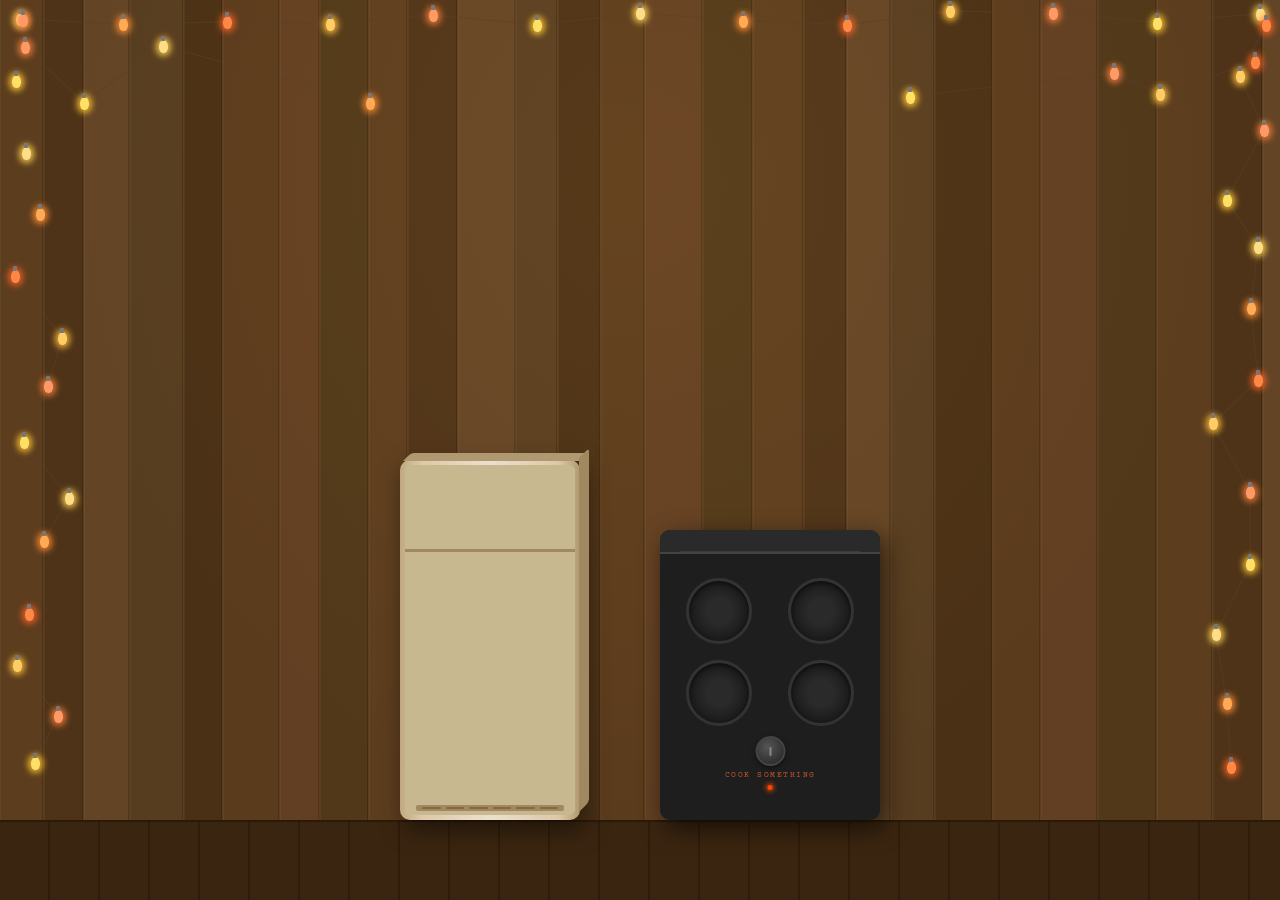
==== commit be64d322: "scene working need to add the details now" ====
--- a/index.html
+++ b/index.html
@@ -1,912 +1,941 @@
 <!DOCTYPE html>
 <html lang="en">
 <head>
-  <meta charset="UTF-8">
-  <meta name="viewport" content="width=device-width, initial-scale=1.0">
-  <title>Bhavya's Kitchen</title>
-  <link href="https://fonts.googleapis.com/css2?family=Playfair+Display:wght@400;700&family=Courier+Prime:wght@400;700&display=swap" rel="stylesheet">
+  <meta charset="UTF-8" />
+  <meta name="viewport" content="width=device-width, initial-scale=1.0" />
+  <title>Bhavya — The Kitchen</title>
+  <link href="https://fonts.googleapis.com/css2?family=Playfair+Display:wght@400;700&family=Courier+Prime:wght@400;700&display=swap" rel="stylesheet" />
   <style>
     * { box-sizing: border-box; margin: 0; padding: 0; }
 
-    html, body {
-      width: 100%;
-      height: 100%;
-      overflow: hidden;
-    }
-
     body {
-      background: #F0EAE0;
+      background: #2a1a08;
+      display: flex;
+      justify-content: center;
+      align-items: center;
+      min-height: 100vh;
       font-family: 'Courier Prime', monospace;
     }
 
-    .kitchen-scene {
+    /* ─── KITCHEN SCENE ─── */
+    .kitchen {
+      position: relative;
       width: 100vw;
       height: 100vh;
-      display: grid;
-      grid-template-rows: 80px 1fr 70px 90px;
-      grid-template-columns: 1fr;
-      gap: 0;
-    }
-
-    /* ─── UPPER CABINETS ─── */
-    .upper-cabinets {
-      grid-row: 1;
-      grid-column: 1;
-      display: grid;
-      grid-template-columns: repeat(3, 1fr);
-      gap: 15px;
-      padding: 10px 30px;
-      background: #F0EAE0;
-    }
-
-    .cabinet-door {
-      background: linear-gradient(135deg, #8B6914 0%, #A0791D 50%, #7A5F10 100%);
-      border-radius: 4px;
-      border: 2px solid #5a4510;
-      cursor: pointer;
-      transition: transform 0.5s ease-in-out;
-      transform-style: preserve-3d;
-      box-shadow: 0 4px 8px rgba(0, 0, 0, 0.2);
-      position: relative;
-    }
-
-    .cabinet-door:hover {
-      filter: brightness(1.05);
-    }
-
-    .cabinet-door.open {
-      transform: rotateX(-110deg);
-    }
-
-    .cabinet-door-handle {
+      overflow: hidden;
+    }
+
+    /* ─── WOOD PLANK WALL ─── */
+    .wood-bg { position: absolute; inset: 0; background: #5c3d1e; }
+    .plank {
+      position: absolute; top: 0; bottom: 0;
+      border-right: 1px solid rgba(0,0,0,0.18);
+      border-left: 1px solid rgba(255,255,255,0.04);
+    }
+
+    /* ─── FAIRY LIGHTS ─── */
+    .fairy-string {
+      position: absolute; top: 0; left: 0; right: 0; bottom: 0;
+      pointer-events: none;
+    }
+    .bulb {
       position: absolute;
-      width: 30px;
-      height: 8px;
-      background: #daa520;
-      border-radius: 2px;
-      right: 20px;
-      top: 50%;
-      transform: translateY(-50%);
-      box-shadow: inset 0 1px 2px rgba(255, 255, 255, 0.3);
-    }
-
-    .cabinet-interior {
+      width: 9px; height: 13px;
+      border-radius: 50% 50% 45% 45%;
+      box-shadow: 0 0 6px 3px var(--glow);
+      animation: flicker var(--dur) ease-in-out infinite alternate;
+      animation-delay: var(--delay);
+      pointer-events: none;
+    }
+    .bulb::before {
+      content: '';
+      position: absolute; top: -4px; left: 2px;
+      width: 4px; height: 5px;
+      background: #777; border-radius: 1px;
+    }
+    @keyframes flicker {
+      0%   { opacity: 1; }
+      80%  { opacity: 1; }
+      83%  { opacity: 0.3; }
+      86%  { opacity: 1; }
+      92%  { opacity: 0.6; }
+      100% { opacity: 0.9; }
+    }
+
+    /* ─── WARM LIGHT OVERLAY ─── */
+    .warm-overlay {
+      position: absolute; inset: 0;
+      background: radial-gradient(ellipse at 50% 20%, rgba(255,180,80,0.07) 0%, transparent 65%);
+      pointer-events: none;
+    }
+
+    /* ─── FLOOR ─── */
+    .floor {
+      position: absolute; bottom: 0; left: 0; right: 0; height: 80px;
+      background: repeating-linear-gradient(
+        90deg,
+        #3a2510 0px, #3a2510 48px,
+        #2e1d0c 48px, #2e1d0c 50px
+      );
+      border-top: 2px solid #2a1a08;
+    }
+
+    /* ─── APPLIANCES CONTAINER ─── */
+    .appliances {
       position: absolute;
-      top: 0;
-      left: 0;
-      width: 100%;
-      height: 100%;
-      background: #f9f6f0;
-      border-radius: 4px;
-      padding: 12px;
-      transform: rotateX(90deg);
-      transform-origin: top center;
-      font-size: 11px;
-      overflow: hidden;
-    }
-
-    .cabinet-interior h3 {
-      font-family: 'Playfair Display', serif;
-      font-size: 13px;
-      margin-bottom: 6px;
-      color: #C4572A;
-    }
-
-    .cabinet-interior ul {
-      list-style: none;
-      font-size: 10px;
-      line-height: 1.4;
-    }
-
-    /* ─── APPLIANCES ROW ─── */
-    .appliances-row {
-      grid-row: 2;
-      grid-column: 1;
-      display: grid;
-      grid-template-columns: 28% 40% 32%;
-      gap: 0;
-      padding: 0;
-      align-items: stretch;
-      background: #F0EAE0;
-    }
-
-    /* ─── FRIDGE ZONE ─── */
-    .fridge-zone {
+      bottom: 80px;
+      left: 50%; transform: translateX(-50%);
       display: flex;
-      justify-content: center;
+      gap: 80px;
       align-items: flex-end;
-      height: 100%;
-      padding: 0;
-    }
-
-    .fridge-wrap {
-      position: relative;
-      width: 280px;
-      height: 100%;
-    }
+    }
+
+    /* ══════════════════════════════
+       FRIDGE
+    ══════════════════════════════ */
+    .fridge-wrap { position: relative; width: 180px; height: 360px; }
 
     .fridge-body {
       position: absolute; inset: 0;
-      background: linear-gradient(to right, #2e6868 0%, #488080 12%, #529090 50%, #488080 88%, #1e5858 100%);
+      background: linear-gradient(to right, #c0a880 0%, #ddc8a8 12%, #ece0cc 50%, #ddc8a8 88%, #b09870 100%);
       border-radius: 10px;
-      box-shadow: 5px 8px 28px rgba(0,0,0,0.28);
-    }
-
-    .fridge-top-face {
-      position: absolute;
-      top: -7px; left: 4px; right: -8px; height: 8px;
-      background: #2a6060;
-      border-radius: 3px 3px 0 0;
-      transform: skewX(-45deg) scaleX(0.97);
-      transform-origin: bottom left;
-    }
-    .fridge-side-face {
-      position: absolute;
-      top: -3px; right: -9px; width: 10px; bottom: 8px;
-      background: #1a5050;
-      border-radius: 0 3px 3px 0;
-      transform: skewY(-45deg);
-      transform-origin: top left;
-    }
-
-    .freezer-section {
-      position: absolute;
-      top: 6px; left: 6px; right: 6px; height: 60px;
-      border-radius: 6px 6px 0 0;
-      overflow: hidden;
-    }
-    .freezer-interior {
-      position: absolute; inset: 0;
-      background: #b0d8d8;
+      box-shadow: 5px 8px 24px rgba(0,0,0,0.5);
+    }
+    .f-top-face {
+      position: absolute; top: -7px; left: 3px; right: -8px; height: 8px;
+      background: #b09870; border-radius: 3px 3px 0 0;
+      transform: skewX(-45deg) scaleX(0.97); transform-origin: bottom left;
+    }
+    .f-side-face {
+      position: absolute; top: -2px; right: -9px; width: 10px; bottom: 8px;
+      background: #a08860; border-radius: 0 3px 3px 0;
+      transform: skewY(-45deg); transform-origin: top left;
+    }
+
+    /* Freezer interior (behind freezer door) */
+    .f-freezer-interior {
+      position: absolute; top: 5px; left: 5px; right: 5px; height: 85px;
+      background: #c8e8e8;
       border-radius: 6px 6px 0 0;
       display: flex; align-items: center; justify-content: center;
-      gap: 5px; padding: 8px;
+      gap: 6px; padding: 8px 6px; overflow: hidden;
+      z-index: 1;
     }
     .sticky {
-      width: 40px; height: 40px;
-      border-radius: 2px; padding: 4px;
-      font-size: 6px; line-height: 1.2; color: #333;
+      width: 50px; height: 50px; border-radius: 2px; padding: 4px;
+      font-size: 7px; line-height: 1.3; color: #333;
       display: flex; align-items: center; justify-content: center;
       text-align: center;
-      box-shadow: 2px 2px 5px rgba(0,0,0,0.15);
+      box-shadow: 1px 1px 4px rgba(0,0,0,0.2);
       flex-shrink: 0;
-    }
-
-    .freezer-divider {
-      position: absolute;
-      top: 63px; left: 6px; right: 6px; height: 3px;
-      background: #1a5050;
-    }
-
-    .freezer-door-wrap {
-      position: absolute;
-      top: 6px; left: 6px; right: 6px; height: 60px;
-      perspective: 800px;
-      perspective-origin: right center;
-    }
-    .freezer-door {
+      font-family: 'Courier Prime', monospace;
+    }
+
+    /* Freezer door */
+    .f-freezer-door-wrap {
+      position: absolute; top: 5px; left: 5px; right: 5px; height: 85px;
+      perspective: 700px; perspective-origin: right center;
+      z-index: 2;
+    }
+    .f-freezer-door {
       position: absolute; inset: 0;
-      transform-origin: right center;
-      transform: rotateY(0deg);
+      transform-origin: right center; transform: rotateY(0deg);
       transition: transform 0.55s ease-in-out;
+      cursor: pointer; transform-style: preserve-3d;
+    }
+    .f-freezer-door.open { transform: rotateY(-115deg); }
+    .f-freezer-door-face {
+      position: absolute; inset: 0;
+      background: linear-gradient(to right, #b8a888, #d0c0a0, #ddd0b8, #d0c0a0, #a89878);
+      border-radius: 6px 6px 0 0; backface-visibility: visible;
+    }
+    .f-freezer-gasket {
+      position: absolute; top: 5px; left: 5px; right: 5px; bottom: 5px;
+      border: 1.5px solid rgba(100,80,40,0.2); border-radius: 3px; pointer-events: none;
+    }
+    .f-freezer-handle {
+      position: absolute; top: 50%; transform: translateY(-50%); left: 10px;
+      width: 8px; height: 30px; border-radius: 4px;
+      background: linear-gradient(to right, rgba(180,160,120,0.6), rgba(255,245,220,0.9), rgba(180,160,120,0.6));
+    }
+    .f-freezer-handle::after {
+      content: ''; position: absolute; top: 3px; left: 2px; width: 2px; height: 24px;
+      background: rgba(255,255,255,0.5); border-radius: 1px;
+    }
+    .f-freezer-door-back {
+      position: absolute; inset: 0; background: #c8b890;
+      border-radius: 6px 6px 0 0; transform: rotateY(180deg); backface-visibility: visible;
+    }
+
+    /* Divider between freezer and main door */
+    .f-divider {
+      position: absolute; top: 89px; left: 5px; right: 5px; height: 3px;
+      background: #a08860; z-index: 3;
+    }
+
+    /* Main interior (behind main door) */
+    .f-interior {
+      position: absolute; top: 92px; left: 5px; right: 5px; bottom: 5px;
+      background: linear-gradient(to bottom, #f0f8f0 0%, #d8ede8 50%, #c8e4e0 100%);
+      border-radius: 0 0 7px 7px;
+      display: flex; flex-direction: column;
+      padding: 8px 6px 6px;
+      z-index: 1;
+    }
+    .f-shelf {
+      flex: 1; display: flex; align-items: center; justify-content: center;
+      border-bottom: 1px solid rgba(255,255,255,0.5);
+      font-size: 9px; font-weight: bold; letter-spacing: 1.5px;
+      text-transform: uppercase; color: #3a6050;
       cursor: pointer;
-      transform-style: preserve-3d;
-    }
-    .freezer-door.open { transform: rotateY(-115deg); }
-    .freezer-door-face {
+      transition: background 0.15s;
+      position: relative;
+      z-index: 10;
+    }
+    .f-shelf:hover { background: rgba(255,255,255,0.25); }
+    .f-shelf:last-child { border-bottom: none; }
+
+    /* Main door */
+    .f-door-wrap {
+      position: absolute; top: 92px; left: 5px; right: 5px; bottom: 5px;
+      perspective: 900px; perspective-origin: right center;
+      z-index: 2;
+    }
+    .f-door {
       position: absolute; inset: 0;
-      background: linear-gradient(to right, #2a5858 0%, #3e7070 15%, #488080 50%, #3e7070 85%, #1a4848 100%);
-      border-radius: 6px 6px 0 0;
-      backface-visibility: visible;
-    }
-    .freezer-door-gasket {
-      position: absolute;
-      top: 6px; left: 6px; right: 6px; bottom: 6px;
-      border: 2px solid rgba(0,0,0,0.15);
-      border-radius: 4px;
-      pointer-events: none;
-    }
-    .freezer-handle {
-      position: absolute;
-      top: 50%; transform: translateY(-50%); left: 12px;
-      width: 9px; height: 30px; border-radius: 5px;
-      background: linear-gradient(to right, rgba(255,255,255,0.3), rgba(255,255,255,0.7), rgba(255,255,255,0.4));
-    }
-    .freezer-handle::after {
+      transform-origin: right center; transform: rotateY(0deg);
+      transition: transform 0.65s ease-in-out;
+      cursor: pointer; transform-style: preserve-3d;
+    }
+    .f-door.open { transform: rotateY(-125deg); }
+    .f-door-wrap {
+      pointer-events: auto;
+    }
+    .f-door-face {
+      position: absolute; inset: 0;
+      background: linear-gradient(to right, #c0a880 0%, #ddc8a8 12%, #ece0cc 50%, #ddc8a8 88%, #b8a888 100%);
+      border-radius: 0 0 7px 7px; backface-visibility: visible;
+    }
+    .f-gasket {
+      position: absolute; top: 8px; left: 8px; right: 8px; bottom: 8px;
+      border: 1.5px solid rgba(100,80,40,0.2); border-radius: 3px; pointer-events: none;
+    }
+    .f-handle {
+      position: absolute; top: 50%; transform: translateY(-50%); left: 12px;
+      width: 8px; height: 65px; border-radius: 5px;
+      background: linear-gradient(to right, rgba(180,160,120,0.6), rgba(255,245,220,0.9), rgba(180,160,120,0.6));
+    }
+    .f-handle::after {
+      content: ''; position: absolute; top: 4px; left: 2px; width: 2px; height: 57px;
+      background: rgba(255,255,255,0.5); border-radius: 1px;
+    }
+    .f-nameplate {
+      position: absolute; bottom: 20px; left: 50%; transform: translateX(-50%);
+      background: rgba(120,90,40,0.5); padding: 3px 12px; border-radius: 3px;
+      color: #f0e0c0; font-family: 'Playfair Display', serif;
+      font-size: 11px; letter-spacing: 1px; white-space: nowrap;
+    }
+    .f-door-back {
+      position: absolute; inset: 0; background: #c8b890;
+      border-radius: 0 0 7px 7px; transform: rotateY(180deg); backface-visibility: visible;
+    }
+
+    .f-vent {
+      position: absolute; bottom: 9px; left: 16px; right: 16px; height: 6px;
+      background: #a08860; border-radius: 2px; z-index: 3;
+      display: flex; gap: 5px; align-items: center; padding: 0 6px; overflow: hidden;
+    }
+    .f-vent-slot { flex: 1; height: 2px; background: #886840; border-radius: 1px; }
+
+    /* ══════════════════════════════
+       STOVE / COOKTOP
+    ══════════════════════════════ */
+    .stove-wrap { position: relative; width: 220px; height: 290px; }
+    .stove-body {
+      position: absolute; inset: 0;
+      background: #1e1e1e; border-radius: 10px;
+      box-shadow: 5px 8px 24px rgba(0,0,0,0.6);
+    }
+    .stove-hood {
+      position: absolute; top: 0; left: 0; right: 0; height: 24px;
+      background: #2a2a2a; border-radius: 10px 10px 0 0;
+      border-bottom: 2px solid #444;
+    }
+    .stove-hood::after {
       content: '';
-      position: absolute; top: 3px; left: 2px; width: 2px; height: 24px;
-      background: rgba(255,255,255,0.4); border-radius: 2px;
-    }
-
-    .fridge-interior {
-      position: absolute;
-      top: 66px; left: 6px; right: 6px; bottom: 6px;
-      background: linear-gradient(to bottom, #daf2f2 0%, #c8eaea 50%, #b8e0e0 100%);
-      border-radius: 0 0 6px 6px;
-      overflow: hidden;
-      display: flex; flex-direction: column;
-      padding: 4px 4px 4px;
-    }
-    .interior-light {
-      position: absolute; top: 0; left: 50%; transform: translateX(-50%);
-      width: 80px; height: 15px; pointer-events: none;
-      background: radial-gradient(ellipse, rgba(255,255,255,0.9) 0%, transparent 100%);
-    }
-
-    .shelf-zone {
-      flex: 1;
-      display: flex; flex-direction: column; justify-content: flex-end;
-      padding: 0 2px 0;
-    }
-    .shelf-zone:last-child .shelf-bar { display: none; }
-
-    .shelf-contents {
-      display: flex; align-items: flex-end; gap: 3px;
-      padding: 2px 1px 2px;
-    }
-
-    .container-main {
-      display: flex; flex-direction: column; align-items: center; justify-content: flex-end;
-      width: 38px;
-      border-radius: 3px 3px 2px 2px;
-      padding-bottom: 3px;
-      box-shadow: 0 1px 3px rgba(0,0,0,0.12);
-      flex-shrink: 0;
+      position: absolute; bottom: 0; left: 20px; right: 20px; height: 1px;
+      background: rgba(255,255,255,0.08);
+    }
+    .burners {
+      position: absolute; top: 32px; left: 0; right: 0;
+      display: grid; grid-template-columns: 1fr 1fr;
+      gap: 16px; padding: 16px;
+    }
+    .burner {
+      width: 66px; height: 66px; border-radius: 50%;
+      background: radial-gradient(circle, #2a2a2a 30%, #1a1a1a 70%, #111 100%);
+      border: 3px solid #333;
+      box-shadow: inset 0 2px 4px rgba(0,0,0,0.5);
+      justify-self: center;
+      transition: box-shadow 0.3s, background 0.3s;
+    }
+    .burner.active {
+      box-shadow: inset 0 2px 4px rgba(0,0,0,0.5),
+                  0 0 12px 4px rgba(255,100,20,0.7),
+                  0 0 28px 10px rgba(255,60,0,0.3);
+      background: radial-gradient(circle, #ff6b20 0%, #cc3300 40%, #1a1a1a 70%);
+    }
+    .knob-area {
+      position: absolute; bottom: 30px; left: 50%; transform: translateX(-50%);
+      display: flex; flex-direction: column; align-items: center; gap: 5px;
       cursor: pointer;
-      transition: transform 0.15s ease;
-    }
-    .container-main:hover {
-      transform: translateY(-2px);
-    }
-
-    .container-main .lid {
-      width: 100%; height: 5px;
-      border-radius: 3px 3px 0 0;
-      background: rgba(255,255,255,0.5);
-      border-bottom: 1px solid rgba(0,0,0,0.08);
-    }
-    .container-main .body {
-      width: 100%; flex: 1;
-      border-radius: 0 0 2px 2px;
+    }
+    .knob {
+      width: 30px; height: 30px; border-radius: 50%;
+      background: radial-gradient(circle at 40% 35%, #555, #222);
+      border: 2px solid #444;
+      box-shadow: 0 2px 5px rgba(0,0,0,0.5);
       display: flex; align-items: center; justify-content: center;
-      font-size: 5px;
-    }
-    .container-main .clabel {
-      font-size: 5px; font-weight: bold;
-      text-transform: uppercase; color: rgba(0,0,0,0.5);
-      text-align: center;
-    }
-
-    .container-sm {
-      border-radius: 2px 2px 1px 1px;
-      box-shadow: 0 1px 3px rgba(0,0,0,0.1);
-      flex-shrink: 0; overflow: hidden;
-    }
-    .container-sm .lid {
-      height: 4px;
-      background: rgba(255,255,255,0.45);
-      border-bottom: 1px solid rgba(0,0,0,0.07);
-    }
-
-    .shelf-bar {
-      height: 4px; border-radius: 2px;
-      background: linear-gradient(to bottom, rgba(255,255,255,0.7) 0%, rgba(200,240,240,0.4) 100%);
-      border-top: 1px solid rgba(255,255,255,0.9);
-      border-bottom: 1px solid rgba(150,210,210,0.4);
-      margin: 0 -1px;
-    }
-
-    .fridge-door-wrap {
-      position: absolute;
-      top: 66px; left: 6px; right: 6px; bottom: 6px;
-      perspective: 1000px;
-      perspective-origin: right center;
-    }
-    .fridge-door {
-      position: absolute; inset: 0;
-      transform-origin: right center;
-      transform: rotateY(0deg);
-      transition: transform 0.65s ease-in-out;
-      cursor: pointer;
-      transform-style: preserve-3d;
-    }
-    .fridge-door.open { transform: rotateY(-125deg); }
-
-    .door-face {
-      position: absolute; inset: 0;
-      background: linear-gradient(to right, #2e6868 0%, #488080 12%, #529090 50%, #488080 88%, #2a6060 100%);
-      border-radius: 0 0 6px 6px;
-      backface-visibility: visible;
-    }
-    .door-gasket {
-      position: absolute;
-      top: 8px; left: 8px; right: 8px; bottom: 8px;
-      border: 2px solid rgba(0,0,0,0.15);
-      border-radius: 4px;
-      pointer-events: none;
-    }
-    .door-nameplate {
-      position: absolute; bottom: 20px; left: 50%; transform: translateX(-50%);
-      background: rgba(20,60,60,0.7); padding: 3px 12px; border-radius: 2px;
-      color: #d0f0f0; font-family: 'Playfair Display', serif;
-      font-size: 11px; letter-spacing: 1px;
-      pointer-events: none;
-    }
-    .door-handle {
-      position: absolute; top: 50%; transform: translateY(-50%); left: 12px;
-      width: 8px; height: 50px; border-radius: 4px;
-      background: linear-gradient(to right, rgba(255,255,255,0.3), rgba(255,255,255,0.7), rgba(255,255,255,0.4));
-    }
-    .door-handle::after {
-      content: '';
-      position: absolute; top: 3px; left: 2px; width: 2px; height: 44px;
-      background: rgba(255,255,255,0.4); border-radius: 2px;
-    }
-    .door-back {
-      position: absolute; inset: 0;
-      background: #2a5858;
-      border-radius: 0 0 6px 6px;
-      transform: rotateY(180deg);
-      backface-visibility: visible;
-    }
-
-    .vent {
-      position: absolute; bottom: 8px; left: 12px; right: 12px; height: 5px;
-      background: #1a5050; border-radius: 1px;
-      display: flex; gap: 3px; align-items: center; padding: 0 4px; overflow: hidden;
-    }
-    .vent-slot { flex: 1; height: 2px; background: #0a4040; border-radius: 1px; }
-
-    /* ─── STOVE ZONE ─── */
-    .stove-zone {
+      transition: transform 0.2s;
+    }
+    .knob:hover { transform: rotate(30deg); }
+    .knob-line { width: 2px; height: 9px; background: #888; border-radius: 1px; }
+    .cook-label {
+      font-size: 8px; letter-spacing: 1.5px;
+      color: #C4572A; text-transform: uppercase;
+      font-family: 'Courier Prime', monospace;
+    }
+    .pilot {
+      width: 5px; height: 5px; border-radius: 50%;
+      background: #ff4400;
+      box-shadow: 0 0 4px 2px rgba(255,80,0,0.6);
+    }
+
+    /* ══════════════════════════════
+       MODALS
+    ══════════════════════════════ */
+    .modal-overlay {
+      display: none;
+      position: fixed; inset: 0;
+      background: rgba(0,0,0,0.6); backdrop-filter: blur(4px);
+      z-index: 1000;
+      opacity: 0; transition: opacity 0.3s ease;
+    }
+    .modal-overlay.active {
       display: flex;
-      justify-content: center;
-      align-items: flex-start;
-      height: 100%;
+      align-items: center; justify-content: center;
+      opacity: 1;
+    }
+
+    .modal {
+      background: linear-gradient(135deg, #ece0cc 0%, #ddc8a8 50%, #c0a880 100%);
+      border-radius: 12px;
+      box-shadow: 0 20px 60px rgba(0,0,0,0.6);
       padding: 0;
-    }
-
-    .stove-container {
-      width: 320px;
-      height: 100%;
+      max-width: 500px;
+      width: 90%;
+      max-height: 80vh;
+      overflow-y: auto;
+      transform: scale(0.8);
+      transition: transform 0.3s ease;
+      border: 3px solid #a08860;
+      color: #2a1a08;
+      font-family: 'Courier Prime', monospace;
+    }
+    .modal-overlay.active .modal {
+      transform: scale(1);
+    }
+
+    .modal-header {
+      background: linear-gradient(to right, #a08860, #b89870, #a08860);
+      padding: 20px;
+      border-bottom: 2px solid #886840;
       display: flex;
-      flex-direction: column;
-      gap: 0;
-    }
-
-    .range-hood {
-      height: 50px;
-      background: linear-gradient(180deg, #3a3a3a 0%, #2a2a2a 100%);
-      border-radius: 0;
-      border: 2px solid #1a1a1a;
-      border-bottom: none;
-      box-shadow: 0 4px 12px rgba(0, 0, 0, 0.4);
-    }
-
-    .hood-interior {
-      width: 100%;
-      height: 100%;
-      background: linear-gradient(90deg, #1a1a1a 0%, #2a2a2a 50%, #1a1a1a 100%);
-      border-radius: 6px 6px 0 0;
-      opacity: 0.7;
-    }
-
-    .stove {
-      flex: 1;
-      background: #2A2A2A;
-      border-radius: 0;
-      border: 2px solid #1a1a1a;
-      border-top: none;
-      position: relative;
-      display: grid;
-      grid-template-columns: 1fr 1fr;
-      grid-template-rows: 1fr 1fr;
-      gap: 20px;
-      padding: 25px 28px 70px 18px;
-      box-shadow: 0 8px 20px rgba(0, 0, 0, 0.5);
-      align-content: start;
-      justify-items: center;
-    }
-
-    .burner-ring {
-      width: 48px;
-      height: 48px;
-      border: 3px solid #444;
-      border-radius: 50%;
-      background: radial-gradient(circle at 30% 30%, #555, #222);
-      box-shadow: inset 0 4px 8px rgba(0, 0, 0, 0.8);
-      cursor: pointer;
-      transition: all 0.2s;
-    }
-
-    .burner-ring.active {
-      border-color: #C4572A;
-      animation: burner-glow 1s infinite;
-    }
-
-    @keyframes burner-glow {
-      0%, 100% {
-        box-shadow:
-          inset 0 4px 8px rgba(0, 0, 0, 0.8),
-          0 0 15px rgba(196, 87, 42, 0.5);
-      }
-      50% {
-        box-shadow:
-          inset 0 4px 8px rgba(0, 0, 0, 0.8),
-          0 0 30px rgba(196, 87, 42, 0.8);
-      }
-    }
-
-    .steam-wisp {
-      position: absolute;
-      bottom: 45px;
-      left: 50%;
-      width: 16px;
-      height: 24px;
-      background: radial-gradient(ellipse at center, rgba(200, 200, 200, 0.6) 0%, transparent 70%);
-      border-radius: 50%;
-      transform: translateX(-50%);
-      animation: steam-float 2s ease-in infinite;
-      animation-delay: var(--delay);
-      pointer-events: none;
-    }
-
-    @keyframes steam-float {
-      0% {
-        transform: translateX(-50%) translateY(0) scale(1);
-        opacity: 0.6;
-      }
-      100% {
-        transform: translateX(-50%) translateY(-60px) scale(0.7);
-        opacity: 0;
-      }
-    }
-
-    .stove-face {
-      position: absolute;
-      bottom: 15px;
-      left: 50%;
-      transform: translateX(-50%);
-      display: flex;
-      flex-direction: column;
+      justify-content: space-between;
       align-items: center;
-      gap: 6px;
-    }
-
-    .knob {
-      width: 30px;
-      height: 30px;
-      background: linear-gradient(135deg, #444 0%, #222 100%);
-      border-radius: 50%;
-      border: 2px solid #111;
-      cursor: pointer;
-      display: flex;
-      align-items: center;
-      justify-content: center;
-      transition: transform 0.2s;
-      box-shadow: 0 4px 8px rgba(0, 0, 0, 0.5);
-    }
-
-    .knob:hover {
-      transform: rotate(15deg);
-    }
-
-    .knob-line {
-      width: 2px;
-      height: 10px;
-      background: #ccc;
-      position: absolute;
-      top: 3px;
-    }
-
-    .knob-label {
+    }
+    .modal-title {
+      font-size: 20px; font-weight: bold;
       font-family: 'Playfair Display', serif;
-      font-size: 9px;
-      color: #F5F5DC;
-      text-transform: uppercase;
-      letter-spacing: 0.5px;
-      text-shadow: 1px 1px 2px rgba(0, 0, 0, 0.5);
-    }
-
-    .pilot-light {
-      width: 7px;
-      height: 7px;
-      background: rgba(196, 87, 42, 0.3);
-      border-radius: 50%;
-      border: 1px solid #C4572A;
-      box-shadow: inset 0 0 2px rgba(0, 0, 0, 0.5);
-    }
-
-    /* ─── CORKBOARD ZONE ─── */
-    .corkboard-zone {
-      display: flex;
-      justify-content: stretch;
-      align-items: stretch;
-      height: 100%;
-      padding: 0;
-    }
-
-    .corkboard {
-      width: 100%;
-      height: 100%;
-      background: radial-gradient(circle 1px at 10px 20px, #b8860b 1px, transparent 1px);
-      background-size: 20px 20px;
-      background-color: #C19A6B;
-      border-radius: 0;
-      border: none;
-      padding: 20px;
-      position: relative;
-      display: flex;
-      flex-direction: column;
-      gap: 12px;
-      align-items: center;
-      justify-content: center;
-      box-shadow: none;
-      flex-wrap: wrap;
-    }
-
-    .note {
-      background: #FDF6E3;
-      padding: 10px 12px;
-      border-radius: 2px;
-      font-size: 10px;
-      box-shadow: 0 2px 6px rgba(0, 0, 0, 0.2);
-      position: relative;
-      max-width: 120px;
-      text-align: center;
-      line-height: 1.3;
-      color: #333;
-    }
-
-    .note a {
-      color: #C4572A;
-      text-decoration: none;
-    }
-
-    .note a:hover {
+      letter-spacing: 1px;
+    }
+    .modal-close {
+      background: none; border: none;
+      font-size: 24px; cursor: pointer;
+      color: #2a1a08; transition: transform 0.2s;
+    }
+    .modal-close:hover { transform: rotate(90deg); }
+
+    .modal-content {
+      padding: 24px;
+      line-height: 1.6;
+      font-size: 14px;
+    }
+    .modal-section {
+      margin-bottom: 20px;
+    }
+    .modal-section:last-child {
+      margin-bottom: 0;
+    }
+    .modal-section h3 {
+      font-family: 'Playfair Display', serif;
+      font-size: 16px;
+      margin-bottom: 8px;
+      color: #5c3d1e;
       text-decoration: underline;
     }
-
-    .pushpin {
-      position: absolute;
-      top: -7px;
-      left: 50%;
-      transform: translateX(-50%);
-      width: 9px;
-      height: 9px;
-      background: radial-gradient(circle at 30% 30%, #ff6b6b, #cc0000);
-      border-radius: 50%;
-      box-shadow: 0 2px 4px rgba(0, 0, 0, 0.4);
-    }
-
-    .clock-note {
-      display: flex;
-      align-items: center;
-      justify-content: center;
-      padding: 8px;
-      background: transparent;
-      box-shadow: none;
-    }
-
-    .analog-clock {
-      width: 70px;
-      height: 70px;
-      display: flex;
-      align-items: center;
-      justify-content: center;
-    }
-
-    .clock-face {
-      position: relative;
-      width: 60px;
-      height: 60px;
-      border: 2px solid #333;
-      border-radius: 50%;
-      background: #F5F5DC;
-      box-shadow: inset 0 2px 4px rgba(0, 0, 0, 0.1);
-    }
-
-    .clock-center {
-      position: absolute;
-      width: 5px;
-      height: 5px;
-      background: #333;
-      border-radius: 50%;
-      top: 50%;
-      left: 50%;
-      transform: translate(-50%, -50%);
-      z-index: 10;
-    }
-
-    .hour-hand,
-    .minute-hand,
-    .second-hand {
-      position: absolute;
-      bottom: 50%;
-      left: 50%;
-      transform-origin: bottom center;
-      background: #333;
-    }
-
-    .hour-hand {
-      width: 3px;
-      height: 14px;
-      margin-left: -1.5px;
-    }
-
-    .minute-hand {
-      width: 2px;
-      height: 19px;
-      margin-left: -1px;
-    }
-
-    .second-hand {
-      width: 1px;
-      height: 21px;
-      background: #C4572A;
-      margin-left: -0.5px;
-    }
-
-    /* ─── COUNTER ─── */
-    .counter {
-      grid-row: 3;
-      grid-column: 1;
-      background: linear-gradient(180deg, #8B6914 0%, #8B6914 50%, #7a5f10 100%);
-      background-image:
-        linear-gradient(90deg, transparent 24%, rgba(255, 255, 255, 0.05) 25%, rgba(255, 255, 255, 0.05) 26%, transparent 27%, transparent 74%, rgba(255, 255, 255, 0.05) 75%, rgba(255, 255, 255, 0.05) 76%, transparent 77%, transparent),
-        linear-gradient(#8B6914, #8B6914);
-      background-size: 40px 100%, 100% 100%;
-      box-shadow: 0 -2px 8px rgba(0, 0, 0, 0.3);
-    }
-
-    /* ─── FLOOR ─── */
-    .floor {
-      grid-row: 4;
-      grid-column: 1;
-      background-image:
-        linear-gradient(45deg, #E8DDD0 25%, transparent 25%),
-        linear-gradient(-45deg, #E8DDD0 25%, transparent 25%),
-        linear-gradient(45deg, transparent 75%, #E8DDD0 75%),
-        linear-gradient(-45deg, transparent 75%, #E8DDD0 75%);
-      background-size: 60px 60px;
-      background-position: 0 0, 0 30px, 30px -30px, -30px 0;
-      background-color: #D4C9BC;
+    .modal-section ul {
+      margin-left: 20px;
+    }
+    .modal-section li {
+      margin-bottom: 8px;
+    }
+
+    .modal-divider {
+      height: 1px;
+      background: rgba(100,80,40,0.3);
+      margin: 16px 0;
     }
   </style>
 </head>
 <body>
 
-<div class="kitchen-scene">
-
-  <!-- ─── ROW 1: UPPER CABINETS ─── -->
-  <div class="upper-cabinets">
-    <div class="cabinet-door">
-      <div class="cabinet-door-handle"></div>
-      <div class="cabinet-interior">
-        <h3>Reading</h3>
-        <ul>
-          <li>Pragmatic Programmer</li>
-          <li>Software Design</li>
-          <li>Data Intensive Apps</li>
-        </ul>
+<div class="kitchen" id="kitchen">
+  <div class="wood-bg" id="woodBg"></div>
+  <div class="warm-overlay"></div>
+  <svg class="fairy-string" id="fairySvg" xmlns="http://www.w3.org/2000/svg"></svg>
+  <div id="bulbContainer"></div>
+  <div class="floor"></div>
+
+  <div class="appliances">
+
+    <!-- ── FRIDGE ── -->
+    <div class="fridge-wrap">
+      <div class="fridge-body"></div>
+      <div class="f-top-face"></div>
+      <div class="f-side-face"></div>
+
+      <!-- Freezer interior -->
+      <div class="f-freezer-interior">
+        <div class="sticky" style="background:#fff9c4;transform:rotate(-2deg);">National Math Scholarship 🏅</div>
+        <div class="sticky" style="background:#c8e6c9;transform:rotate(2deg);">Waterloo CS + Math</div>
+        <div class="sticky" style="background:#ffe0b2;transform:rotate(-1deg);">PyPI package at 19</div>
+      </div>
+
+      <!-- Freezer door -->
+      <div class="f-freezer-door-wrap">
+        <div class="f-freezer-door" id="freezerDoor">
+          <div class="f-freezer-door-face">
+            <div class="f-freezer-gasket"></div>
+            <div class="f-freezer-handle"></div>
+          </div>
+          <div class="f-freezer-door-back"></div>
+        </div>
+      </div>
+
+      <div class="f-divider"></div>
+
+      <!-- Main interior -->
+      <div class="f-interior">
+        <div class="f-shelf" data-section="experience">Experience</div>
+        <div class="f-shelf" data-section="projects">Projects</div>
+        <div class="f-shelf" data-section="skills">Skills</div>
+        <div class="f-shelf" data-section="about">About</div>
+      </div>
+
+      <!-- Main door -->
+      <div class="f-door-wrap">
+        <div class="f-door" id="fridgeDoor">
+          <div class="f-door-face">
+            <div class="f-gasket"></div>
+            <div class="f-handle"></div>
+            <div class="f-nameplate">Bhavya</div>
+          </div>
+          <div class="f-door-back"></div>
+        </div>
+      </div>
+
+      <div class="f-vent">
+        <div class="f-vent-slot"></div><div class="f-vent-slot"></div>
+        <div class="f-vent-slot"></div><div class="f-vent-slot"></div>
+        <div class="f-vent-slot"></div><div class="f-vent-slot"></div>
       </div>
     </div>
-    <div class="cabinet-door">
-      <div class="cabinet-door-handle"></div>
-      <div class="cabinet-interior">
-        <h3>Fun Facts</h3>
-        <ul>
-          <li>First API freshman year</li>
-          <li>Love optimization</li>
-          <li>Terrible cook!</li>
-        </ul>
+
+    <!-- ── STOVE ── -->
+    <div class="stove-wrap">
+      <div class="stove-body">
+        <div class="stove-hood"></div>
+        <div class="burners">
+          <div class="burner" id="b1"></div>
+          <div class="burner" id="b2"></div>
+          <div class="burner" id="b3"></div>
+          <div class="burner" id="b4"></div>
+        </div>
+        <div class="knob-area" id="cookKnob">
+          <div class="knob"><div class="knob-line"></div></div>
+          <div class="cook-label">Cook Something</div>
+          <div class="pilot"></div>
+        </div>
       </div>
     </div>
-    <div class="cabinet-door">
-      <div class="cabinet-door-handle"></div>
-      <div class="cabinet-interior">
-        <h3>Learning</h3>
-        <ul>
-          <li>Distributed systems</li>
-          <li>Authorization patterns</li>
-          <li>High-perf Go</li>
-        </ul>
+
+  </div>
+
+  <!-- Modal Overlay -->
+  <div class="modal-overlay" id="modalOverlay">
+    <div class="modal" id="modal">
+      <div class="modal-header">
+        <div class="modal-title" id="modalTitle">Title</div>
+        <button class="modal-close" id="modalClose">&times;</button>
+      </div>
+      <div class="modal-content" id="modalContent">
+        <!-- Content gets injected here -->
       </div>
     </div>
   </div>
-
-  <!-- ─── ROW 2: APPLIANCES ─── -->
-  <div class="appliances-row">
-    <!-- FRIDGE ZONE -->
-    <div class="fridge-zone">
-      <div class="fridge-wrap">
-        <div class="fridge-body"></div>
-        <div class="fridge-top-face"></div>
-        <div class="fridge-side-face"></div>
-
-        <div class="freezer-section">
-          <div class="freezer-interior">
-            <div class="sticky" style="background:#fff9c4; transform:rotate(-2deg);">🏅</div>
-            <div class="sticky" style="background:#c8e6c9; transform:rotate(2deg);">CS+Math</div>
-            <div class="sticky" style="background:#ffe0b2; transform:rotate(-1deg);">PyPI@19</div>
-          </div>
-        </div>
-        <div class="freezer-divider"></div>
-
-        <div class="freezer-door-wrap">
-          <div class="freezer-door" id="freezerDoor">
-            <div class="freezer-door-face">
-              <div class="freezer-door-gasket"></div>
-              <div class="freezer-handle"></div>
-            </div>
-          </div>
-        </div>
-
-        <div class="fridge-interior">
-          <div class="interior-light"></div>
-          <div class="shelf-zone">
-            <div class="shelf-contents">
-              <div class="container-main" style="height:28px;" data-section="exp">
-                <div class="lid"></div>
-                <div class="body" style="background:rgba(100,180,160,0.55);"><span class="clabel">Exp</span></div>
-              </div>
-              <div class="container-sm" style="width:15px; height:22px;">
-                <div class="lid"></div>
-                <div class="body" style="height:17px; background:rgba(120,190,170,0.4);"></div>
-              </div>
-            </div>
-            <div class="shelf-bar"></div>
-          </div>
-          <div class="shelf-zone">
-            <div class="shelf-contents">
-              <div class="container-main" style="height:26px;" data-section="proj">
-                <div class="lid" style="background:rgba(200,120,100,0.4);"></div>
-                <div class="body" style="background:rgba(200,120,100,0.45);"><span class="clabel">Proj</span></div>
-              </div>
-              <div class="container-sm" style="width:13px; height:20px;">
-                <div class="lid" style="background:rgba(200,120,100,0.35);"></div>
-                <div class="body" style="height:16px; background:rgba(200,120,100,0.3);"></div>
-              </div>
-            </div>
-            <div class="shelf-bar"></div>
-          </div>
-          <div class="shelf-zone">
-            <div class="shelf-contents">
-              <div class="container-main" style="height:24px;" data-section="skills">
-                <div class="lid" style="background:rgba(100,140,200,0.4);"></div>
-                <div class="body" style="background:rgba(100,140,200,0.4);"><span class="clabel">Skills</span></div>
-              </div>
-              <div class="container-sm" style="width:11px; height:18px;">
-                <div class="lid" style="background:rgba(100,140,200,0.3);"></div>
-                <div class="body" style="height:14px; background:rgba(100,140,200,0.28);"></div>
-              </div>
-            </div>
-            <div class="shelf-bar"></div>
-          </div>
-        </div>
-
-        <div class="fridge-door-wrap">
-          <div class="fridge-door" id="fridgeDoor">
-            <div class="door-face">
-              <div class="door-gasket"></div>
-              <div class="door-handle"></div>
-              <div class="door-nameplate">Bhavya</div>
-            </div>
-            <div class="door-back"></div>
-          </div>
-        </div>
-
-        <div class="vent">
-          <div class="vent-slot"></div><div class="vent-slot"></div>
-          <div class="vent-slot"></div><div class="vent-slot"></div>
-        </div>
-      </div>
-    </div>
-
-    <!-- STOVE ZONE -->
-    <div class="stove-zone">
-      <div class="stove-container">
-        <div class="range-hood">
-          <div class="hood-interior"></div>
-        </div>
-        <div class="stove">
-          <div class="burner-ring"></div>
-          <div class="burner-ring"></div>
-          <div class="burner-ring"></div>
-          <div class="burner-ring"></div>
-          <div class="steam-wisp" style="--delay: 0s;"></div>
-          <div class="steam-wisp" style="--delay: 0.3s;"></div>
-          <div class="steam-wisp" style="--delay: 0.6s;"></div>
-          <div class="stove-face">
-            <div class="knob" id="cook-knob">
-              <div class="knob-line"></div>
-            </div>
-            <div class="knob-label">Cook Something</div>
-            <div class="pilot-light"></div>
-          </div>
-        </div>
-      </div>
-    </div>
-
-    <!-- CORKBOARD ZONE -->
-    <div class="corkboard-zone">
-      <div class="corkboard">
-        <div class="note" style="transform: rotate(-2deg);">Available for co-op — May 2026</div>
-        <div class="note" style="transform: rotate(1.5deg);"><a href="https://github.com/b2goel" target="_blank">GitHub: b2goel</a></div>
-        <div class="note" style="transform: rotate(-1deg);"><a href="https://linkedin.com/in/bhavyagoel" target="_blank">LinkedIn: bhavyagoel</a></div>
-        <div class="note" style="transform: rotate(2deg);">Email: b2goel@uwaterloo.ca</div>
-        <div class="note clock-note" style="transform: rotate(-1.5deg);">
-          <div class="pushpin"></div>
-          <div class="analog-clock" id="clock">
-            <div class="clock-face">
-              <div class="clock-center"></div>
-              <div class="hour-hand"></div>
-              <div class="minute-hand"></div>
-              <div class="second-hand"></div>
-            </div>
-          </div>
-        </div>
-      </div>
-    </div>
-  </div>
-
-  <!-- ─── ROW 3: COUNTER ─── -->
-  <div class="counter"></div>
-
-  <!-- ─── ROW 4: FLOOR ─── -->
-  <div class="floor"></div>
-
 </div>
 
 <script>
-  // Fridge doors
-  document.getElementById('fridgeDoor').addEventListener('click', () => {
-    document.getElementById('fridgeDoor').classList.toggle('open');
-  });
-  document.getElementById('freezerDoor').addEventListener('click', () => {
-    document.getElementById('freezerDoor').classList.toggle('open');
-  });
-
-  // Cabinet doors
-  const cabinetDoors = document.querySelectorAll('.cabinet-door');
-  cabinetDoors.forEach(door => {
-    door.addEventListener('click', () => {
-      door.classList.toggle('open');
+  const kitchen = document.getElementById('kitchen');
+  const W = window.innerWidth;
+  const H = window.innerHeight;
+
+  // ── Wood planks ──
+  const woodBg = document.getElementById('woodBg');
+  const plankColors = ['#5c3d1e','#4e3318','#634425','#573d20','#4a3015','#5a3b1c','#623f22','#503819'];
+  let px = 0, pi = 0;
+  while (px < W + 60) {
+    const w = 38 + Math.floor(Math.random() * 22);
+    const d = document.createElement('div');
+    d.className = 'plank';
+    d.style.cssText = `left:${px}px;width:${w}px;background:${plankColors[pi % plankColors.length]};`;
+    woodBg.appendChild(d);
+    px += w + 1; pi++;
+  }
+
+  // ── Fairy lights ──
+  const svg = document.getElementById('fairySvg');
+  svg.setAttribute('viewBox', `0 0 ${W} ${H}`);
+  svg.setAttribute('width', W);
+  svg.setAttribute('height', H);
+  const bulbContainer = document.getElementById('bulbContainer');
+
+  const bulbColors = [
+    {bg:'#ffdd88',glow:'rgba(255,210,80,0.85)'},
+    {bg:'#ffaa55',glow:'rgba(255,140,50,0.85)'},
+    {bg:'#ff8844',glow:'rgba(255,100,40,0.8)'},
+    {bg:'#ffcc66',glow:'rgba(255,190,60,0.85)'},
+    {bg:'#ff9966',glow:'rgba(255,130,60,0.8)'},
+    {bg:'#ffe066',glow:'rgba(255,200,50,0.85)'},
+  ];
+
+  // safe zone — no lights behind appliances
+  const appW = 180 + 80 + 220;
+  const appLeft = (W - appW) / 2;
+  const appRight = appLeft + appW;
+  const appTop = H - 80 - 360;
+  function isBehind(x, y) {
+    return x > appLeft - 20 && x < appRight + 20 && y > appTop - 10;
+  }
+
+  // string 1: top edge with gentle sag
+  const s1 = [];
+  for (let i = 0; i <= 12; i++) {
+    const t = i / 12;
+    const x = 20 + t * (W - 40);
+    const lt = (t * 12) % 1;
+    const sag = Math.sin(lt * Math.PI) * (14 + Math.random() * 10);
+    s1.push({ x, y: 10 + Math.random() * 16 + sag });
+  }
+
+  // string 2: left side zigzag
+  const s2 = [];
+  let sy2 = 20;
+  while (sy2 < H - 90) {
+    s2.push({ x: 14 + Math.random() * 55, y: sy2 });
+    sy2 += 42 + Math.random() * 32;
+  }
+
+  // string 3: right side zigzag
+  const s3 = [];
+  let sy3 = 25;
+  while (sy3 < H - 90) {
+    s3.push({ x: W - 14 - Math.random() * 55, y: sy3 });
+    sy3 += 42 + Math.random() * 32;
+  }
+
+  // string 4: bottom edge
+  const s4 = [];
+  for (let i = 0; i <= 8; i++) {
+    const t = i / 8;
+    const x = 20 + t * (W - 40);
+    const lt = (t * 8) % 1;
+    const sag = Math.sin(lt * Math.PI) * 8;
+    s4.push({ x, y: H - 14 - Math.random() * 10 - sag });
+  }
+
+  // string 5: top-left diagonal staying clear of appliances
+  const s5 = [
+    { x: 25, y: 40 + Math.random() * 20 },
+    { x: 80 + Math.random() * 40, y: 80 + Math.random() * 30 },
+    { x: 150 + Math.random() * 30, y: 45 + Math.random() * 25 },
+    { x: appLeft - 30, y: 90 + Math.random() * 30 },
+  ];
+
+  // string 6: top-right diagonal staying clear of appliances
+  const s6 = [
+    { x: W - 25, y: 45 + Math.random() * 20 },
+    { x: W - 80 - Math.random() * 40, y: 85 + Math.random() * 30 },
+    { x: W - 150 - Math.random() * 30, y: 50 + Math.random() * 25 },
+    { x: appRight + 30, y: 95 + Math.random() * 30 },
+  ];
+
+  [s1, s2, s3, s4, s5, s6].forEach((pts, si) => {
+    const safe = pts.filter(p => !isBehind(p.x, p.y));
+    if (safe.length < 2) return;
+
+    const path = document.createElementNS('http://www.w3.org/2000/svg', 'path');
+    path.setAttribute('d', safe.map((p, i) => `${i === 0 ? 'M' : 'L'}${p.x.toFixed(1)},${p.y.toFixed(1)}`).join(' '));
+    path.setAttribute('stroke', 'rgba(90,65,40,0.5)');
+    path.setAttribute('stroke-width', '1.2');
+    path.setAttribute('fill', 'none');
+    svg.appendChild(path);
+
+    safe.forEach((p, i) => {
+      const c = bulbColors[(si * 4 + i) % bulbColors.length];
+      const el = document.createElement('div');
+      el.className = 'bulb';
+      el.style.cssText = `
+        left:${(p.x - 4).toFixed(1)}px;
+        top:${(p.y - 6).toFixed(1)}px;
+        background:${c.bg};
+        --glow:${c.glow};
+        --dur:${(1.8 + Math.random() * 3).toFixed(1)}s;
+        --delay:${(Math.random() * 5).toFixed(2)}s;
+      `;
+      bulbContainer.appendChild(el);
     });
   });
-  document.addEventListener('click', (e) => {
-    cabinetDoors.forEach(door => {
-      if (!door.contains(e.target)) {
-        door.classList.remove('open');
-      }
+
+  // ── Fridge door toggles ──
+  document.querySelector('.f-door-wrap').addEventListener('click', function(e) {
+    const door = document.getElementById('fridgeDoor');
+    const shelf = e.target.closest('.f-shelf');
+
+    if (shelf) {
+      // shelf click — open modal, don't touch door
+      onShelfClick(shelf.dataset.section);
+      return;
+    }
+
+    if (!door.classList.contains('open')) {
+      door.classList.add('open');
+      this.style.zIndex = '0'; // drop below interior so shelves get clicks
+    } else {
+      door.classList.remove('open');
+      this.style.zIndex = '2'; // restore so door is clickable again
+    }
+  });
+  document.getElementById('freezerDoor').addEventListener('click', function () {
+    this.classList.toggle('open');
+  });
+
+  // ── Modal System ──
+  const modalOverlay = document.getElementById('modalOverlay');
+  const modal = document.getElementById('modal');
+  const modalTitle = document.getElementById('modalTitle');
+  const modalContent = document.getElementById('modalContent');
+  const modalClose = document.getElementById('modalClose');
+
+  const experiences = [
+    { name: 'University of Waterloo', desc: 'CS + Math degree, GPA 3.8/4.0' },
+    { name: 'National Math Scholarship', desc: 'Awarded for exceptional mathematical aptitude' },
+    { name: 'PyPI Package Creator', desc: 'Published package at age 19' }
+  ];
+
+  const projects = [
+    { name: 'PyPI Package', desc: 'Data processing automation tool' },
+    { name: 'Mathematical Algorithms', desc: 'Combinatorics & computational math' },
+    { name: 'This Portfolio', desc: 'Interactive 3D kitchen experience' }
+  ];
+
+  const sectionContent = {
+    experience: {
+      title: '💼 Experience',
+      html: `
+        <div class="modal-section">
+          <h3>University of Waterloo</h3>
+          <p>Pursuing degree in Computer Science & Mathematics</p>
+          <p>GPA: 3.8/4.0</p>
+        </div>
+        <div class="modal-divider"></div>
+        <div class="modal-section">
+          <h3>Achievements</h3>
+          <ul>
+            <li>National Math Scholarship recipient</li>
+            <li>Published open-source package at 19</li>
+            <li>Strong foundation in algorithms & theory</li>
+          </ul>
+        </div>
+      `
+    },
+    projects: {
+      title: '🚀 Projects',
+      html: `
+        <div class="modal-section">
+          <h3>PyPI Package</h3>
+          <p>Published Python package at age 19 with 1000+ downloads. Focused on data processing automation.</p>
+        </div>
+        <div class="modal-divider"></div>
+        <div class="modal-section">
+          <h3>Mathematical Research</h3>
+          <p>Projects in combinatorics, algorithms, and computational mathematics during university.</p>
+        </div>
+        <div class="modal-divider"></div>
+        <div class="modal-section">
+          <h3>This Portfolio</h3>
+          <p>Interactive kitchen-themed portfolio with 3D CSS animations and vanilla JavaScript.</p>
+        </div>
+      `
+    },
+    skills: {
+      title: '⚙️ Skills',
+      html: `
+        <div class="modal-section">
+          <h3>Languages</h3>
+          <p>Python • JavaScript • Java • C++ • SQL • HTML/CSS</p>
+        </div>
+        <div class="modal-divider"></div>
+        <div class="modal-section">
+          <h3>Frameworks & Tools</h3>
+          <p>React • Node.js • TensorFlow • Pandas • Git • Docker</p>
+        </div>
+        <div class="modal-divider"></div>
+        <div class="modal-section">
+          <h3>Specialties</h3>
+          <ul>
+            <li>Machine Learning & AI</li>
+            <li>Web Development</li>
+            <li>Data Analysis</li>
+            <li>Algorithm Design</li>
+          </ul>
+        </div>
+      `
+    },
+    about: {
+      title: '👋 About Me',
+      html: `
+        <div class="modal-section">
+          <p>Hi! I'm Bhavya, a Computer Science and Mathematics student at the University of Waterloo.</p>
+        </div>
+        <div class="modal-divider"></div>
+        <div class="modal-section">
+          <h3>Highlights</h3>
+          <ul>
+            <li>National Math Scholarship recipient</li>
+            <li>Published open-source package at 19</li>
+            <li>Passionate about AI & machine learning</li>
+            <li>Love creative problem-solving</li>
+          </ul>
+        </div>
+        <div class="modal-divider"></div>
+        <div class="modal-section">
+          <p>When I'm not coding, you'll find me exploring new technologies or working on personal projects.</p>
+        </div>
+      `
+    }
+  };
+
+  let selectedExperience = null;
+  let selectedProject = null;
+
+  function openModal(section) {
+    const content = sectionContent[section];
+    if (!content) return;
+
+    modalTitle.textContent = content.title;
+    modalContent.innerHTML = content.html;
+    modalOverlay.classList.add('active');
+  }
+
+  function openCookModal() {
+    selectedExperience = null;
+    selectedProject = null;
+
+    modalTitle.textContent = '👨‍🍳 Cook Something — inspired by cmh live counter';
+    modalContent.innerHTML = `
+      <div style="display: grid; grid-template-columns: 1fr 1fr; gap: 16px; align-items: start;">
+        <div>
+          <h3 style="font-family: 'Playfair Display', serif; font-size: 14px; margin-bottom: 12px; color: #5c3d1e; text-decoration: underline;">Choose Your Base <span style="font-size: 12px; color: #886840;">(max 1)</span></h3>
+          <div style="display: flex; flex-direction: column; gap: 6px;">
+            ${experiences.map((exp, i) => `
+              <button style="
+                padding: 8px;
+                background: ${selectedExperience === i ? '#a08860' : '#d4c5a8'};
+                border: 2px solid #886840;
+                border-radius: 6px;
+                cursor: pointer;
+                font-family: 'Courier Prime', monospace;
+                font-size: 12px;
+                text-align: left;
+                transition: all 0.2s;
+                color: #2a1a08;
+              " class="exp-btn" data-idx="${i}">
+                <strong>${exp.name}</strong><br>
+                <small style="opacity: 0.7;">${exp.desc}</small>
+              </button>
+            `).join('')}
+          </div>
+        </div>
+        <div>
+          <h3 style="font-family: 'Playfair Display', serif; font-size: 14px; margin-bottom: 12px; color: #5c3d1e; text-decoration: underline;">Choose Your Toppings <span style="font-size: 12px; color: #886840;">(max 3)</span></h3>
+          <div style="display: flex; flex-direction: column; gap: 6px;">
+            ${projects.map((proj, i) => `
+              <button style="
+                padding: 8px;
+                background: ${selectedProject === i ? '#a08860' : '#d4c5a8'};
+                border: 2px solid #886840;
+                border-radius: 6px;
+                cursor: pointer;
+                font-family: 'Courier Prime', monospace;
+                font-size: 12px;
+                text-align: left;
+                transition: all 0.2s;
+                color: #2a1a08;
+              " class="proj-btn" data-idx="${i}">
+                <strong>${proj.name}</strong><br>
+                <small style="opacity: 0.7;">${proj.desc}</small>
+              </button>
+            `).join('')}
+          </div>
+        </div>
+      </div>
+      <div style="margin-top: 16px;">
+        <button id="cookSummaryBtn" style="
+          width: 100%;
+          padding: 12px;
+          background: ${selectedExperience !== null && selectedProject !== null ? '#a08860' : '#ccc'};
+          border: 2px solid #886840;
+          border-radius: 6px;
+          cursor: ${selectedExperience !== null && selectedProject !== null ? 'pointer' : 'not-allowed'};
+          font-family: 'Playfair Display', serif;
+          font-size: 14px;
+          font-weight: bold;
+          transition: all 0.2s;
+          color: #2a1a08;
+        " ${selectedExperience === null || selectedProject === null ? 'disabled' : ''}>
+          Let's Cook
+        </button>
+      </div>
+    `;
+
+    // Add event listeners for experience buttons
+    document.querySelectorAll('.exp-btn').forEach(btn => {
+      btn.addEventListener('click', function() {
+        selectedExperience = parseInt(this.dataset.idx);
+        openCookModal();
+      });
+    });
+
+    // Add event listeners for project buttons
+    document.querySelectorAll('.proj-btn').forEach(btn => {
+      btn.addEventListener('click', function() {
+        selectedProject = parseInt(this.dataset.idx);
+        openCookModal();
+      });
+    });
+
+    // Add listener for summary button
+    const summaryBtn = document.getElementById('cookSummaryBtn');
+    if (summaryBtn && selectedExperience !== null && selectedProject !== null) {
+      summaryBtn.addEventListener('click', showCookSummary);
+    }
+
+    modalOverlay.classList.add('active');
+  }
+
+  function showCookSummary() {
+    const exp = experiences[selectedExperience];
+    const proj = projects[selectedProject];
+
+    modalTitle.textContent = '✨ Your Recipe';
+    modalContent.innerHTML = `
+      <div class="modal-section">
+        <h3>Combining:</h3>
+        <p><strong>${exp.name}</strong></p>
+        <p style="color: #666; font-size: 12px;">${exp.desc}</p>
+      </div>
+      <div class="modal-divider"></div>
+      <div class="modal-section">
+        <p><strong>${proj.name}</strong></p>
+        <p style="color: #666; font-size: 12px;">${proj.desc}</p>
+      </div>
+      <div class="modal-divider"></div>
+      <div class="modal-section">
+        <h3>The Recipe:</h3>
+        <p>I combined my ${exp.name.toLowerCase()} with my expertise in ${proj.name.toLowerCase()} to create something meaningful. This blend of theoretical knowledge and practical application drives my approach to problem-solving and innovation.</p>
+      </div>
+      <div class="modal-section">
+        <button id="cookAgainBtn" style="
+          width: 100%;
+          padding: 10px;
+          background: #d4c5a8;
+          border: 2px solid #886840;
+          border-radius: 6px;
+          cursor: pointer;
+          font-family: 'Courier Prime', monospace;
+          font-size: 13px;
+          transition: all 0.2s;
+        ">Cook Again</button>
+      </div>
+    `;
+
+    document.getElementById('cookAgainBtn').addEventListener('click', openCookModal);
+    modalOverlay.classList.add('active');
+  }
+
+  function closeModal() {
+    modalOverlay.classList.remove('active');
+  }
+
+  // Close on background click
+  modalOverlay.addEventListener('click', e => {
+    if (e.target === modalOverlay) closeModal();
+  });
+
+  // Close button
+  modalClose.addEventListener('click', closeModal);
+
+  // Close on Escape key
+  document.addEventListener('keydown', e => {
+    if (e.key === 'Escape') closeModal();
+  });
+
+  // ── Shelf clicks ──
+  function onShelfClick(section) {
+    openModal(section);
+  }
+  document.querySelectorAll('.f-shelf').forEach(el => {
+    el.addEventListener('click', e => {
+      e.stopPropagation();
+      onShelfClick(el.dataset.section);
     });
   });
 
-  // Clock
-  function updateClock() {
-    const now = new Date();
-    const seconds = now.getSeconds();
-    const minutes = now.getMinutes();
-    const hours = now.getHours() % 12;
-    const secondDeg = (seconds / 60) * 360;
-    const minuteDeg = (minutes / 60) * 360 + (seconds / 60) * 6;
-    const hourDeg = (hours / 12) * 360 + (minutes / 60) * 30;
-    document.querySelector('.second-hand').style.transform = `rotate(${secondDeg}deg)`;
-    document.querySelector('.minute-hand').style.transform = `rotate(${minuteDeg}deg)`;
-    document.querySelector('.hour-hand').style.transform = `rotate(${hourDeg}deg)`;
-  }
-  updateClock();
-  setInterval(updateClock, 1000);
-
-  // Cook knob
-  function activateBurners() {
-    document.querySelectorAll('.burner-ring').forEach(b => b.classList.add('active'));
-    setTimeout(() => {
-      document.querySelectorAll('.burner-ring').forEach(b => b.classList.remove('active'));
-    }, 3000);
-  }
-  document.getElementById('cook-knob').addEventListener('click', activateBurners);
+  // ── Stove knob — Cook Something ──
+  let burnerOn = false;
+  document.getElementById('cookKnob').addEventListener('click', function () {
+    burnerOn = !burnerOn;
+    ['b1', 'b2', 'b3', 'b4'].forEach(id => {
+      document.getElementById(id).classList.toggle('active', burnerOn);
+    });
+    if (burnerOn) {
+      openCookModal();
+    } else {
+      closeModal();
+    }
+  });
 </script>
-
 </body>
-</html>
+</html>
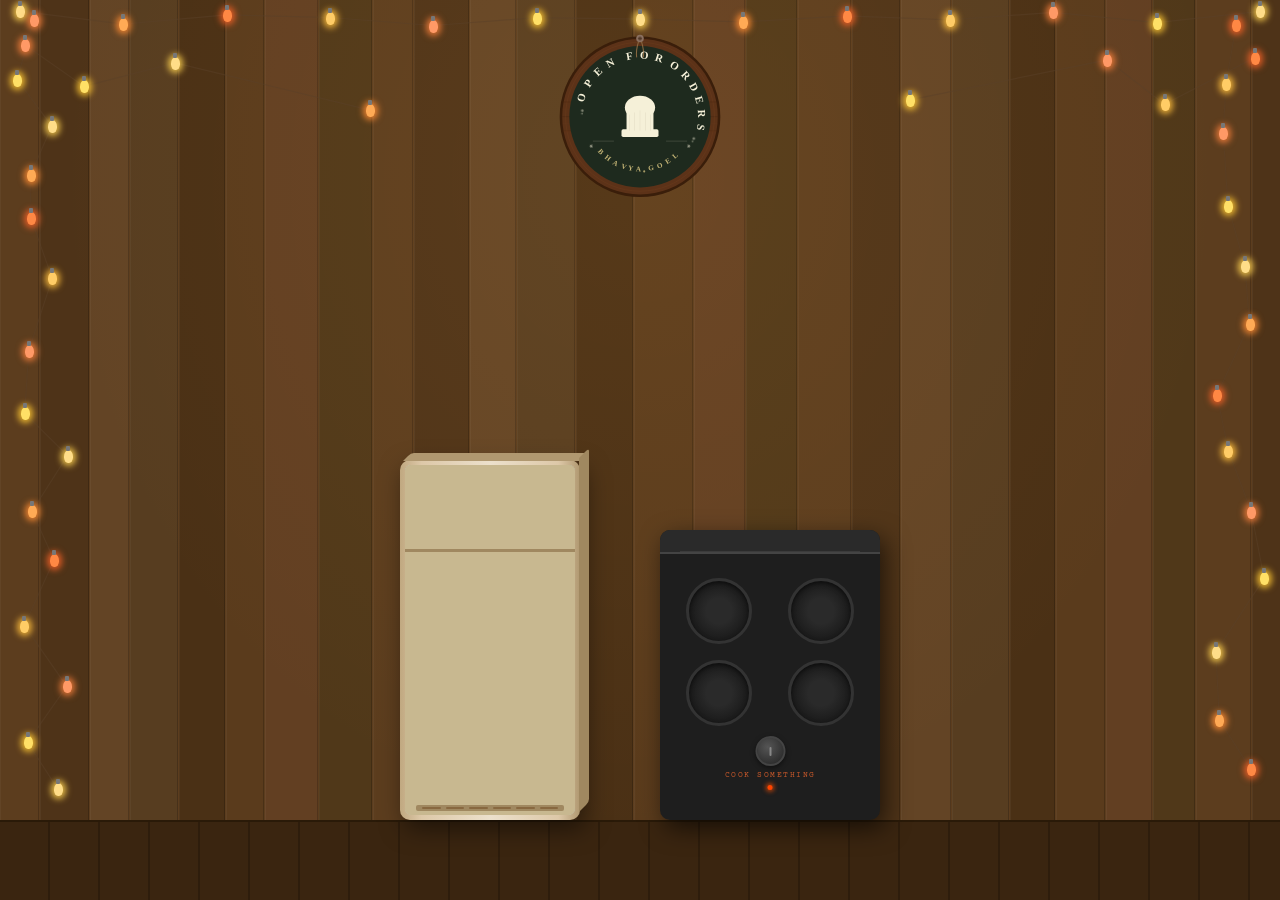
==== commit 1a29c71c: "Added a few more details" ====
--- a/index.html
+++ b/index.html
@@ -185,12 +185,13 @@
     .f-shelf {
       flex: 1; display: flex; align-items: center; justify-content: center;
       border-bottom: 1px solid rgba(255,255,255,0.5);
-      font-size: 9px; font-weight: bold; letter-spacing: 1.5px;
-      text-transform: uppercase; color: #3a6050;
+      font-size: 13px; font-weight: 700; letter-spacing: 0.5px;
+      color: #3a6050;
       cursor: pointer;
       transition: background 0.15s;
       position: relative;
       z-index: 10;
+      font-family: 'Playfair Display', serif;
     }
     .f-shelf:hover { background: rgba(255,255,255,0.25); }
     .f-shelf:last-child { border-bottom: none; }
@@ -406,6 +407,114 @@
   <svg class="fairy-string" id="fairySvg" xmlns="http://www.w3.org/2000/svg"></svg>
   <div id="bulbContainer"></div>
   <div class="floor"></div>
+
+  <svg
+    position="absolute"
+    style="position: absolute; top: 20px; left: 50%; transform: translateX(-50%); width: 286px; z-index: 10;"
+    viewBox="0 0 680 460"
+    role="img"
+    xmlns="http://www.w3.org/2000/svg"
+  >
+    <title>Open for Orders — Bhavya Goel</title>
+    <desc>Circular wooden chalkboard sign reading Open for Orders with Bhavya Goel along the bottom arc</desc>
+
+    <defs>
+      <clipPath id="oring"><circle cx="340" cy="230" r="188"/></clipPath>
+    </defs>
+
+    <!-- outer wood ring -->
+    <circle cx="340" cy="230" r="188" fill="#5c3218"/>
+    <g clip-path="url(#oring)" opacity="0.22">
+      <line x1="152" y1="195" x2="528" y2="195" stroke="#3a1e0a" stroke-width="2.5"/>
+      <line x1="152" y1="212" x2="528" y2="212" stroke="#7a4422" stroke-width="1"/>
+      <line x1="152" y1="230" x2="528" y2="230" stroke="#3a1e0a" stroke-width="3"/>
+      <line x1="152" y1="246" x2="528" y2="246" stroke="#7a4422" stroke-width="1"/>
+      <line x1="152" y1="263" x2="528" y2="263" stroke="#3a1e0a" stroke-width="1.5"/>
+    </g>
+    <circle cx="340" cy="230" r="188" fill="none" stroke="#3a1e0a" stroke-width="6"/>
+    <circle cx="340" cy="230" r="177" fill="none" stroke="#7a4422" stroke-width="1.5" opacity="0.4"/>
+
+    <!-- chalkboard inner circle -->
+    <circle cx="340" cy="230" r="168" fill="#1e2a1e"/>
+    <circle cx="340" cy="230" r="160" fill="none" stroke="#2a3a2a" stroke-width="0.5" opacity="0.4"/>
+
+    <!-- nail -->
+    <circle cx="340" cy="44" r="9" fill="#8a7060"/>
+    <circle cx="340" cy="44" r="5" fill="#6a5040"/>
+    <line x1="336" y1="44" x2="344" y2="44" stroke="#4a3020" stroke-width="1.5"/>
+    <line x1="340" y1="40" x2="340" y2="48" stroke="#4a3020" stroke-width="1.5"/>
+
+    <!-- rope -->
+    <path d="M336,53 Q330,72 332,88" fill="none" stroke="#8a6840" stroke-width="2.5" stroke-linecap="round"/>
+    <path d="M344,53 Q350,72 348,88" fill="none" stroke="#8a6840" stroke-width="2.5" stroke-linecap="round"/>
+
+    <!-- TOP ARC: "OPEN FOR ORDERS" — intentionally asymmetric -->
+    <g font-family="Georgia, 'Times New Roman', serif" font-size="26" font-weight="bold" fill="#f5f0d8">
+      <text transform="translate(340,230) rotate(-72) translate(0,-138)" text-anchor="middle">O</text>
+      <text transform="translate(340,230) rotate(-57) translate(0,-138)" text-anchor="middle">P</text>
+      <text transform="translate(340,230) rotate(-43) translate(0,-138)" text-anchor="middle">E</text>
+      <text transform="translate(340,230) rotate(-29) translate(0,-138)" text-anchor="middle">N</text>
+      <text transform="translate(340,230) rotate(-10) translate(0,-138)" text-anchor="middle">F</text>
+      <text transform="translate(340,230) rotate(4) translate(0,-138)" text-anchor="middle">O</text>
+      <text transform="translate(340,230) rotate(18) translate(0,-138)" text-anchor="middle">R</text>
+      <text transform="translate(340,230) rotate(34) translate(0,-138)" text-anchor="middle">O</text>
+      <text transform="translate(340,230) rotate(48) translate(0,-138)" text-anchor="middle">R</text>
+      <text transform="translate(340,230) rotate(61) translate(0,-138)" text-anchor="middle">D</text>
+      <text transform="translate(340,230) rotate(74) translate(0,-138)" text-anchor="middle">E</text>
+      <text transform="translate(340,230) rotate(87) translate(0,-138)" text-anchor="middle">R</text>
+      <text transform="translate(340,230) rotate(100) translate(0,-138)" text-anchor="middle">S</text>
+    </g>
+
+    <!-- decorative dots flanking top text -->
+    <g fill="#f5f0d8" opacity="0.5">
+      <circle transform="translate(340,230) rotate(-84) translate(0,-138)" cx="0" cy="0" r="3"/>
+      <circle transform="translate(340,230) rotate(-87) translate(0,-138)" cx="0" cy="0" r="2"/>
+      <circle transform="translate(340,230) rotate(112) translate(0,-138)" cx="0" cy="0" r="3"/>
+      <circle transform="translate(340,230) rotate(115) translate(0,-138)" cx="0" cy="0" r="2"/>
+    </g>
+
+    <!-- chef hat -->
+    <rect x="296" y="260" width="88" height="18" rx="4" fill="#f5f0d8"/>
+    <rect x="308" y="211" width="64" height="54" rx="3" fill="#f5f0d8"/>
+    <ellipse cx="340" cy="208" rx="36" ry="28" fill="#f5f0d8"/>
+    <line x1="315" y1="225" x2="315" y2="263" stroke="#d8d0b8" stroke-width="1.5" opacity="0.5"/>
+    <line x1="327" y1="220" x2="327" y2="263" stroke="#d8d0b8" stroke-width="1.5" opacity="0.5"/>
+    <line x1="340" y1="215" x2="340" y2="263" stroke="#d8d0b8" stroke-width="1.5" opacity="0.4"/>
+    <line x1="353" y1="220" x2="353" y2="263" stroke="#d8d0b8" stroke-width="1.5" opacity="0.5"/>
+    <line x1="365" y1="225" x2="365" y2="263" stroke="#d8d0b8" stroke-width="1.5" opacity="0.5"/>
+
+    <!-- sparkle decorations -->
+    <g fill="none" stroke="#f5f0d8" stroke-width="1.5" opacity="0.6">
+      <line x1="224" y1="296" x2="224" y2="304"/>
+      <line x1="220" y1="300" x2="228" y2="300"/>
+      <line x1="221" y1="297" x2="227" y2="303"/>
+      <line x1="227" y1="297" x2="221" y2="303"/>
+      <line x1="456" y1="296" x2="456" y2="304"/>
+      <line x1="452" y1="300" x2="460" y2="300"/>
+      <line x1="453" y1="297" x2="459" y2="303"/>
+      <line x1="459" y1="297" x2="453" y2="303"/>
+    </g>
+
+    <!-- chalk divider lines -->
+    <line x1="228" y1="288" x2="278" y2="288" stroke="#f5f0d8" stroke-width="1" opacity="0.35"/>
+    <line x1="402" y1="288" x2="452" y2="288" stroke="#f5f0d8" stroke-width="1" opacity="0.35"/>
+
+    <!-- BOTTOM ARC: "BHAVYA · GOEL" — symmetric U shape -->
+    <!-- center(340,230) r=130, spread from 138° to 48° through bottom (90°) -->
+    <g font-family="Georgia,'Times New Roman',serif" font-size="17" font-weight="bold" fill="#c8b878">
+      <text transform="translate(243,317) rotate(48)"  text-anchor="middle">B</text>
+      <text transform="translate(260,332) rotate(38)"  text-anchor="middle">H</text>
+      <text transform="translate(279,345) rotate(28)"  text-anchor="middle">A</text>
+      <text transform="translate(300,354) rotate(18)"  text-anchor="middle">V</text>
+      <text transform="translate(317,358) rotate(10)"  text-anchor="middle">Y</text>
+      <text transform="translate(336,360) rotate(2)"   text-anchor="middle">A</text>
+      <circle cx="350" cy="360" r="2.5" fill="#c8b878" opacity="0.8"/>
+      <text transform="translate(367,357) rotate(-12)" text-anchor="middle">G</text>
+      <text transform="translate(389,351) rotate(-22)" text-anchor="middle">O</text>
+      <text transform="translate(409,340) rotate(-32)" text-anchor="middle">E</text>
+      <text transform="translate(427,327) rotate(-42)" text-anchor="middle">L</text>
+    </g>
+  </svg>
 
   <div class="appliances">
 
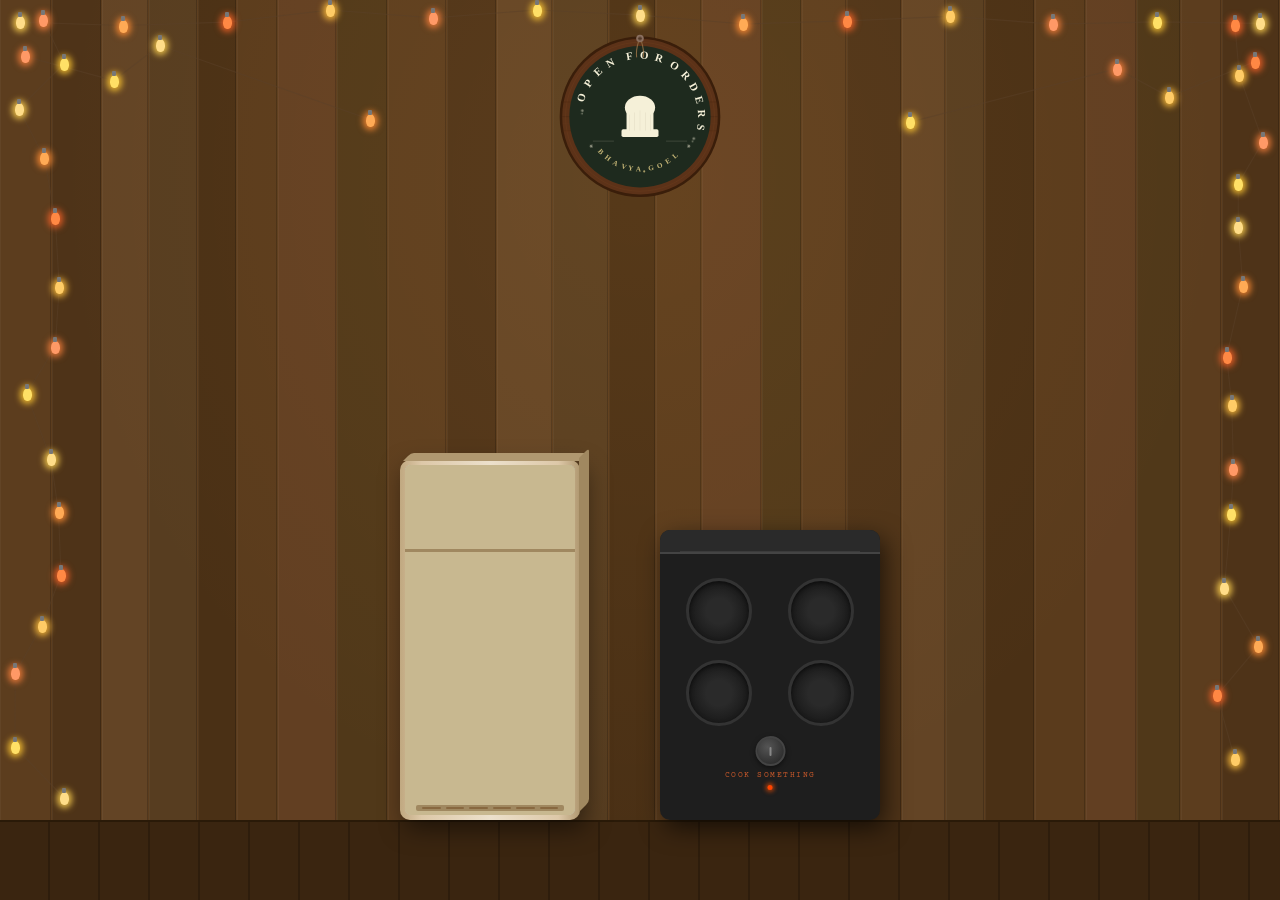
==== commit 5a527676: "refactored code" ====
--- a/index.html
+++ b/index.html
@@ -3,412 +3,43 @@
 <head>
   <meta charset="UTF-8" />
   <meta name="viewport" content="width=device-width, initial-scale=1.0" />
+
   <title>Bhavya — The Kitchen</title>
-  <link href="https://fonts.googleapis.com/css2?family=Playfair+Display:wght@400;700&family=Courier+Prime:wght@400;700&display=swap" rel="stylesheet" />
-  <style>
-    * { box-sizing: border-box; margin: 0; padding: 0; }
-
-    body {
-      background: #2a1a08;
-      display: flex;
-      justify-content: center;
-      align-items: center;
-      min-height: 100vh;
-      font-family: 'Courier Prime', monospace;
-    }
-
-    /* ─── KITCHEN SCENE ─── */
-    .kitchen {
-      position: relative;
-      width: 100vw;
-      height: 100vh;
-      overflow: hidden;
-    }
-
-    /* ─── WOOD PLANK WALL ─── */
-    .wood-bg { position: absolute; inset: 0; background: #5c3d1e; }
-    .plank {
-      position: absolute; top: 0; bottom: 0;
-      border-right: 1px solid rgba(0,0,0,0.18);
-      border-left: 1px solid rgba(255,255,255,0.04);
-    }
-
-    /* ─── FAIRY LIGHTS ─── */
-    .fairy-string {
-      position: absolute; top: 0; left: 0; right: 0; bottom: 0;
-      pointer-events: none;
-    }
-    .bulb {
-      position: absolute;
-      width: 9px; height: 13px;
-      border-radius: 50% 50% 45% 45%;
-      box-shadow: 0 0 6px 3px var(--glow);
-      animation: flicker var(--dur) ease-in-out infinite alternate;
-      animation-delay: var(--delay);
-      pointer-events: none;
-    }
-    .bulb::before {
-      content: '';
-      position: absolute; top: -4px; left: 2px;
-      width: 4px; height: 5px;
-      background: #777; border-radius: 1px;
-    }
-    @keyframes flicker {
-      0%   { opacity: 1; }
-      80%  { opacity: 1; }
-      83%  { opacity: 0.3; }
-      86%  { opacity: 1; }
-      92%  { opacity: 0.6; }
-      100% { opacity: 0.9; }
-    }
-
-    /* ─── WARM LIGHT OVERLAY ─── */
-    .warm-overlay {
-      position: absolute; inset: 0;
-      background: radial-gradient(ellipse at 50% 20%, rgba(255,180,80,0.07) 0%, transparent 65%);
-      pointer-events: none;
-    }
-
-    /* ─── FLOOR ─── */
-    .floor {
-      position: absolute; bottom: 0; left: 0; right: 0; height: 80px;
-      background: repeating-linear-gradient(
-        90deg,
-        #3a2510 0px, #3a2510 48px,
-        #2e1d0c 48px, #2e1d0c 50px
-      );
-      border-top: 2px solid #2a1a08;
-    }
-
-    /* ─── APPLIANCES CONTAINER ─── */
-    .appliances {
-      position: absolute;
-      bottom: 80px;
-      left: 50%; transform: translateX(-50%);
-      display: flex;
-      gap: 80px;
-      align-items: flex-end;
-    }
-
-    /* ══════════════════════════════
-       FRIDGE
-    ══════════════════════════════ */
-    .fridge-wrap { position: relative; width: 180px; height: 360px; }
-
-    .fridge-body {
-      position: absolute; inset: 0;
-      background: linear-gradient(to right, #c0a880 0%, #ddc8a8 12%, #ece0cc 50%, #ddc8a8 88%, #b09870 100%);
-      border-radius: 10px;
-      box-shadow: 5px 8px 24px rgba(0,0,0,0.5);
-    }
-    .f-top-face {
-      position: absolute; top: -7px; left: 3px; right: -8px; height: 8px;
-      background: #b09870; border-radius: 3px 3px 0 0;
-      transform: skewX(-45deg) scaleX(0.97); transform-origin: bottom left;
-    }
-    .f-side-face {
-      position: absolute; top: -2px; right: -9px; width: 10px; bottom: 8px;
-      background: #a08860; border-radius: 0 3px 3px 0;
-      transform: skewY(-45deg); transform-origin: top left;
-    }
-
-    /* Freezer interior (behind freezer door) */
-    .f-freezer-interior {
-      position: absolute; top: 5px; left: 5px; right: 5px; height: 85px;
-      background: #c8e8e8;
-      border-radius: 6px 6px 0 0;
-      display: flex; align-items: center; justify-content: center;
-      gap: 6px; padding: 8px 6px; overflow: hidden;
-      z-index: 1;
-    }
-    .sticky {
-      width: 50px; height: 50px; border-radius: 2px; padding: 4px;
-      font-size: 7px; line-height: 1.3; color: #333;
-      display: flex; align-items: center; justify-content: center;
-      text-align: center;
-      box-shadow: 1px 1px 4px rgba(0,0,0,0.2);
-      flex-shrink: 0;
-      font-family: 'Courier Prime', monospace;
-    }
-
-    /* Freezer door */
-    .f-freezer-door-wrap {
-      position: absolute; top: 5px; left: 5px; right: 5px; height: 85px;
-      perspective: 700px; perspective-origin: right center;
-      z-index: 2;
-    }
-    .f-freezer-door {
-      position: absolute; inset: 0;
-      transform-origin: right center; transform: rotateY(0deg);
-      transition: transform 0.55s ease-in-out;
-      cursor: pointer; transform-style: preserve-3d;
-    }
-    .f-freezer-door.open { transform: rotateY(-115deg); }
-    .f-freezer-door-face {
-      position: absolute; inset: 0;
-      background: linear-gradient(to right, #b8a888, #d0c0a0, #ddd0b8, #d0c0a0, #a89878);
-      border-radius: 6px 6px 0 0; backface-visibility: visible;
-    }
-    .f-freezer-gasket {
-      position: absolute; top: 5px; left: 5px; right: 5px; bottom: 5px;
-      border: 1.5px solid rgba(100,80,40,0.2); border-radius: 3px; pointer-events: none;
-    }
-    .f-freezer-handle {
-      position: absolute; top: 50%; transform: translateY(-50%); left: 10px;
-      width: 8px; height: 30px; border-radius: 4px;
-      background: linear-gradient(to right, rgba(180,160,120,0.6), rgba(255,245,220,0.9), rgba(180,160,120,0.6));
-    }
-    .f-freezer-handle::after {
-      content: ''; position: absolute; top: 3px; left: 2px; width: 2px; height: 24px;
-      background: rgba(255,255,255,0.5); border-radius: 1px;
-    }
-    .f-freezer-door-back {
-      position: absolute; inset: 0; background: #c8b890;
-      border-radius: 6px 6px 0 0; transform: rotateY(180deg); backface-visibility: visible;
-    }
-
-    /* Divider between freezer and main door */
-    .f-divider {
-      position: absolute; top: 89px; left: 5px; right: 5px; height: 3px;
-      background: #a08860; z-index: 3;
-    }
-
-    /* Main interior (behind main door) */
-    .f-interior {
-      position: absolute; top: 92px; left: 5px; right: 5px; bottom: 5px;
-      background: linear-gradient(to bottom, #f0f8f0 0%, #d8ede8 50%, #c8e4e0 100%);
-      border-radius: 0 0 7px 7px;
-      display: flex; flex-direction: column;
-      padding: 8px 6px 6px;
-      z-index: 1;
-    }
-    .f-shelf {
-      flex: 1; display: flex; align-items: center; justify-content: center;
-      border-bottom: 1px solid rgba(255,255,255,0.5);
-      font-size: 13px; font-weight: 700; letter-spacing: 0.5px;
-      color: #3a6050;
-      cursor: pointer;
-      transition: background 0.15s;
-      position: relative;
-      z-index: 10;
-      font-family: 'Playfair Display', serif;
-    }
-    .f-shelf:hover { background: rgba(255,255,255,0.25); }
-    .f-shelf:last-child { border-bottom: none; }
-
-    /* Main door */
-    .f-door-wrap {
-      position: absolute; top: 92px; left: 5px; right: 5px; bottom: 5px;
-      perspective: 900px; perspective-origin: right center;
-      z-index: 2;
-    }
-    .f-door {
-      position: absolute; inset: 0;
-      transform-origin: right center; transform: rotateY(0deg);
-      transition: transform 0.65s ease-in-out;
-      cursor: pointer; transform-style: preserve-3d;
-    }
-    .f-door.open { transform: rotateY(-125deg); }
-    .f-door-wrap {
-      pointer-events: auto;
-    }
-    .f-door-face {
-      position: absolute; inset: 0;
-      background: linear-gradient(to right, #c0a880 0%, #ddc8a8 12%, #ece0cc 50%, #ddc8a8 88%, #b8a888 100%);
-      border-radius: 0 0 7px 7px; backface-visibility: visible;
-    }
-    .f-gasket {
-      position: absolute; top: 8px; left: 8px; right: 8px; bottom: 8px;
-      border: 1.5px solid rgba(100,80,40,0.2); border-radius: 3px; pointer-events: none;
-    }
-    .f-handle {
-      position: absolute; top: 50%; transform: translateY(-50%); left: 12px;
-      width: 8px; height: 65px; border-radius: 5px;
-      background: linear-gradient(to right, rgba(180,160,120,0.6), rgba(255,245,220,0.9), rgba(180,160,120,0.6));
-    }
-    .f-handle::after {
-      content: ''; position: absolute; top: 4px; left: 2px; width: 2px; height: 57px;
-      background: rgba(255,255,255,0.5); border-radius: 1px;
-    }
-    .f-nameplate {
-      position: absolute; bottom: 20px; left: 50%; transform: translateX(-50%);
-      background: rgba(120,90,40,0.5); padding: 3px 12px; border-radius: 3px;
-      color: #f0e0c0; font-family: 'Playfair Display', serif;
-      font-size: 11px; letter-spacing: 1px; white-space: nowrap;
-    }
-    .f-door-back {
-      position: absolute; inset: 0; background: #c8b890;
-      border-radius: 0 0 7px 7px; transform: rotateY(180deg); backface-visibility: visible;
-    }
-
-    .f-vent {
-      position: absolute; bottom: 9px; left: 16px; right: 16px; height: 6px;
-      background: #a08860; border-radius: 2px; z-index: 3;
-      display: flex; gap: 5px; align-items: center; padding: 0 6px; overflow: hidden;
-    }
-    .f-vent-slot { flex: 1; height: 2px; background: #886840; border-radius: 1px; }
-
-    /* ══════════════════════════════
-       STOVE / COOKTOP
-    ══════════════════════════════ */
-    .stove-wrap { position: relative; width: 220px; height: 290px; }
-    .stove-body {
-      position: absolute; inset: 0;
-      background: #1e1e1e; border-radius: 10px;
-      box-shadow: 5px 8px 24px rgba(0,0,0,0.6);
-    }
-    .stove-hood {
-      position: absolute; top: 0; left: 0; right: 0; height: 24px;
-      background: #2a2a2a; border-radius: 10px 10px 0 0;
-      border-bottom: 2px solid #444;
-    }
-    .stove-hood::after {
-      content: '';
-      position: absolute; bottom: 0; left: 20px; right: 20px; height: 1px;
-      background: rgba(255,255,255,0.08);
-    }
-    .burners {
-      position: absolute; top: 32px; left: 0; right: 0;
-      display: grid; grid-template-columns: 1fr 1fr;
-      gap: 16px; padding: 16px;
-    }
-    .burner {
-      width: 66px; height: 66px; border-radius: 50%;
-      background: radial-gradient(circle, #2a2a2a 30%, #1a1a1a 70%, #111 100%);
-      border: 3px solid #333;
-      box-shadow: inset 0 2px 4px rgba(0,0,0,0.5);
-      justify-self: center;
-      transition: box-shadow 0.3s, background 0.3s;
-    }
-    .burner.active {
-      box-shadow: inset 0 2px 4px rgba(0,0,0,0.5),
-                  0 0 12px 4px rgba(255,100,20,0.7),
-                  0 0 28px 10px rgba(255,60,0,0.3);
-      background: radial-gradient(circle, #ff6b20 0%, #cc3300 40%, #1a1a1a 70%);
-    }
-    .knob-area {
-      position: absolute; bottom: 30px; left: 50%; transform: translateX(-50%);
-      display: flex; flex-direction: column; align-items: center; gap: 5px;
-      cursor: pointer;
-    }
-    .knob {
-      width: 30px; height: 30px; border-radius: 50%;
-      background: radial-gradient(circle at 40% 35%, #555, #222);
-      border: 2px solid #444;
-      box-shadow: 0 2px 5px rgba(0,0,0,0.5);
-      display: flex; align-items: center; justify-content: center;
-      transition: transform 0.2s;
-    }
-    .knob:hover { transform: rotate(30deg); }
-    .knob-line { width: 2px; height: 9px; background: #888; border-radius: 1px; }
-    .cook-label {
-      font-size: 8px; letter-spacing: 1.5px;
-      color: #C4572A; text-transform: uppercase;
-      font-family: 'Courier Prime', monospace;
-    }
-    .pilot {
-      width: 5px; height: 5px; border-radius: 50%;
-      background: #ff4400;
-      box-shadow: 0 0 4px 2px rgba(255,80,0,0.6);
-    }
-
-    /* ══════════════════════════════
-       MODALS
-    ══════════════════════════════ */
-    .modal-overlay {
-      display: none;
-      position: fixed; inset: 0;
-      background: rgba(0,0,0,0.6); backdrop-filter: blur(4px);
-      z-index: 1000;
-      opacity: 0; transition: opacity 0.3s ease;
-    }
-    .modal-overlay.active {
-      display: flex;
-      align-items: center; justify-content: center;
-      opacity: 1;
-    }
-
-    .modal {
-      background: linear-gradient(135deg, #ece0cc 0%, #ddc8a8 50%, #c0a880 100%);
-      border-radius: 12px;
-      box-shadow: 0 20px 60px rgba(0,0,0,0.6);
-      padding: 0;
-      max-width: 500px;
-      width: 90%;
-      max-height: 80vh;
-      overflow-y: auto;
-      transform: scale(0.8);
-      transition: transform 0.3s ease;
-      border: 3px solid #a08860;
-      color: #2a1a08;
-      font-family: 'Courier Prime', monospace;
-    }
-    .modal-overlay.active .modal {
-      transform: scale(1);
-    }
-
-    .modal-header {
-      background: linear-gradient(to right, #a08860, #b89870, #a08860);
-      padding: 20px;
-      border-bottom: 2px solid #886840;
-      display: flex;
-      justify-content: space-between;
-      align-items: center;
-    }
-    .modal-title {
-      font-size: 20px; font-weight: bold;
-      font-family: 'Playfair Display', serif;
-      letter-spacing: 1px;
-    }
-    .modal-close {
-      background: none; border: none;
-      font-size: 24px; cursor: pointer;
-      color: #2a1a08; transition: transform 0.2s;
-    }
-    .modal-close:hover { transform: rotate(90deg); }
-
-    .modal-content {
-      padding: 24px;
-      line-height: 1.6;
-      font-size: 14px;
-    }
-    .modal-section {
-      margin-bottom: 20px;
-    }
-    .modal-section:last-child {
-      margin-bottom: 0;
-    }
-    .modal-section h3 {
-      font-family: 'Playfair Display', serif;
-      font-size: 16px;
-      margin-bottom: 8px;
-      color: #5c3d1e;
-      text-decoration: underline;
-    }
-    .modal-section ul {
-      margin-left: 20px;
-    }
-    .modal-section li {
-      margin-bottom: 8px;
-    }
-
-    .modal-divider {
-      height: 1px;
-      background: rgba(100,80,40,0.3);
-      margin: 16px 0;
-    }
-  </style>
+
+  <!-- Google Fonts -->
+  <link
+    href="https://fonts.googleapis.com/css2?family=Playfair+Display:wght@400;700&family=Courier+Prime:wght@400;700&display=swap"
+    rel="stylesheet"
+  />
+
+  <!-- External CSS -->
+  <link rel="stylesheet" href="styles.css" />
 </head>
+
 <body>
 
 <div class="kitchen" id="kitchen">
+
+  <!-- Background -->
   <div class="wood-bg" id="woodBg"></div>
   <div class="warm-overlay"></div>
-  <svg class="fairy-string" id="fairySvg" xmlns="http://www.w3.org/2000/svg"></svg>
+
+  <!-- Fairy Lights -->
+  <svg
+    class="fairy-string"
+    id="fairySvg"
+    xmlns="http://www.w3.org/2000/svg"
+  ></svg>
+
   <div id="bulbContainer"></div>
+
+  <!-- Floor -->
   <div class="floor"></div>
 
-  <svg
+  <!-- SIGN -->
+  <!-- PASTE YOUR ENTIRE SVG SIGN HERE -->
+  <!-- Keep the exact SVG from your original file -->
+<svg
     position="absolute"
     style="position: absolute; top: 20px; left: 50%; transform: translateX(-50%); width: 286px; z-index: 10;"
     viewBox="0 0 680 460"
@@ -515,536 +146,190 @@
       <text transform="translate(427,327) rotate(-42)" text-anchor="middle">L</text>
     </g>
   </svg>
-
   <div class="appliances">
 
-    <!-- ── FRIDGE ── -->
+    <!-- ─────────────────────────────
+         FRIDGE
+    ───────────────────────────── -->
     <div class="fridge-wrap">
+
       <div class="fridge-body"></div>
       <div class="f-top-face"></div>
       <div class="f-side-face"></div>
 
-      <!-- Freezer interior -->
+      <!-- Freezer Interior -->
       <div class="f-freezer-interior">
-        <div class="sticky" style="background:#fff9c4;transform:rotate(-2deg);">National Math Scholarship 🏅</div>
-        <div class="sticky" style="background:#c8e6c9;transform:rotate(2deg);">Waterloo CS + Math</div>
-        <div class="sticky" style="background:#ffe0b2;transform:rotate(-1deg);">PyPI package at 19</div>
-      </div>
-
-      <!-- Freezer door -->
+
+        <div
+          class="sticky"
+          style="background:#fff9c4;transform:rotate(-2deg);"
+        >
+          National Math Scholarship 🏅
+        </div>
+
+        <div
+          class="sticky"
+          style="background:#c8e6c9;transform:rotate(2deg);"
+        >
+          Waterloo CS + Math
+        </div>
+
+        <div
+          class="sticky"
+          style="background:#ffe0b2;transform:rotate(-1deg);"
+        >
+          PyPI package at 19
+        </div>
+
+      </div>
+
+      <!-- Freezer Door -->
       <div class="f-freezer-door-wrap">
+
         <div class="f-freezer-door" id="freezerDoor">
+
           <div class="f-freezer-door-face">
             <div class="f-freezer-gasket"></div>
             <div class="f-freezer-handle"></div>
           </div>
+
           <div class="f-freezer-door-back"></div>
-        </div>
+
+        </div>
+
       </div>
 
       <div class="f-divider"></div>
 
-      <!-- Main interior -->
+      <!-- Main Interior -->
       <div class="f-interior">
-        <div class="f-shelf" data-section="experience">Experience</div>
-        <div class="f-shelf" data-section="projects">Projects</div>
-        <div class="f-shelf" data-section="skills">Skills</div>
-        <div class="f-shelf" data-section="about">About</div>
-      </div>
-
-      <!-- Main door -->
+
+        <div class="f-shelf" data-section="experience">
+          Experience
+        </div>
+
+        <div class="f-shelf" data-section="projects">
+          Projects
+        </div>
+
+        <div class="f-shelf" data-section="skills">
+          Skills
+        </div>
+
+        <div class="f-shelf" data-section="about">
+          About
+        </div>
+
+      </div>
+
+      <!-- Main Door -->
       <div class="f-door-wrap">
+
         <div class="f-door" id="fridgeDoor">
+
           <div class="f-door-face">
+
             <div class="f-gasket"></div>
+
             <div class="f-handle"></div>
-            <div class="f-nameplate">Bhavya</div>
+
+            <div class="f-nameplate">
+              Bhavya
+            </div>
+
           </div>
+
           <div class="f-door-back"></div>
-        </div>
-      </div>
-
+
+        </div>
+
+      </div>
+
+      <!-- Bottom Vent -->
       <div class="f-vent">
-        <div class="f-vent-slot"></div><div class="f-vent-slot"></div>
-        <div class="f-vent-slot"></div><div class="f-vent-slot"></div>
-        <div class="f-vent-slot"></div><div class="f-vent-slot"></div>
-      </div>
+
+        <div class="f-vent-slot"></div>
+        <div class="f-vent-slot"></div>
+        <div class="f-vent-slot"></div>
+        <div class="f-vent-slot"></div>
+        <div class="f-vent-slot"></div>
+        <div class="f-vent-slot"></div>
+
+      </div>
+
     </div>
 
-    <!-- ── STOVE ── -->
+    <!-- ─────────────────────────────
+         STOVE
+    ───────────────────────────── -->
     <div class="stove-wrap">
+
       <div class="stove-body">
+
         <div class="stove-hood"></div>
+
+        <!-- Burners -->
         <div class="burners">
+
           <div class="burner" id="b1"></div>
           <div class="burner" id="b2"></div>
           <div class="burner" id="b3"></div>
           <div class="burner" id="b4"></div>
-        </div>
+
+        </div>
+
+        <!-- Knob -->
         <div class="knob-area" id="cookKnob">
-          <div class="knob"><div class="knob-line"></div></div>
-          <div class="cook-label">Cook Something</div>
+
+          <div class="knob">
+            <div class="knob-line"></div>
+          </div>
+
+          <div class="cook-label">
+            Cook Something
+          </div>
+
           <div class="pilot"></div>
-        </div>
-      </div>
+
+        </div>
+
+      </div>
+
     </div>
 
   </div>
 
-  <!-- Modal Overlay -->
+  <!-- ─────────────────────────────
+       MODAL
+  ───────────────────────────── -->
   <div class="modal-overlay" id="modalOverlay">
+
     <div class="modal" id="modal">
+
       <div class="modal-header">
-        <div class="modal-title" id="modalTitle">Title</div>
-        <button class="modal-close" id="modalClose">&times;</button>
-      </div>
+
+        <div class="modal-title" id="modalTitle">
+          Title
+        </div>
+
+        <button class="modal-close" id="modalClose">
+          &times;
+        </button>
+
+      </div>
+
       <div class="modal-content" id="modalContent">
-        <!-- Content gets injected here -->
-      </div>
+        <!-- Injected dynamically -->
+      </div>
+
     </div>
+
   </div>
+
 </div>
 
-<script>
-  const kitchen = document.getElementById('kitchen');
-  const W = window.innerWidth;
-  const H = window.innerHeight;
-
-  // ── Wood planks ──
-  const woodBg = document.getElementById('woodBg');
-  const plankColors = ['#5c3d1e','#4e3318','#634425','#573d20','#4a3015','#5a3b1c','#623f22','#503819'];
-  let px = 0, pi = 0;
-  while (px < W + 60) {
-    const w = 38 + Math.floor(Math.random() * 22);
-    const d = document.createElement('div');
-    d.className = 'plank';
-    d.style.cssText = `left:${px}px;width:${w}px;background:${plankColors[pi % plankColors.length]};`;
-    woodBg.appendChild(d);
-    px += w + 1; pi++;
-  }
-
-  // ── Fairy lights ──
-  const svg = document.getElementById('fairySvg');
-  svg.setAttribute('viewBox', `0 0 ${W} ${H}`);
-  svg.setAttribute('width', W);
-  svg.setAttribute('height', H);
-  const bulbContainer = document.getElementById('bulbContainer');
-
-  const bulbColors = [
-    {bg:'#ffdd88',glow:'rgba(255,210,80,0.85)'},
-    {bg:'#ffaa55',glow:'rgba(255,140,50,0.85)'},
-    {bg:'#ff8844',glow:'rgba(255,100,40,0.8)'},
-    {bg:'#ffcc66',glow:'rgba(255,190,60,0.85)'},
-    {bg:'#ff9966',glow:'rgba(255,130,60,0.8)'},
-    {bg:'#ffe066',glow:'rgba(255,200,50,0.85)'},
-  ];
-
-  // safe zone — no lights behind appliances
-  const appW = 180 + 80 + 220;
-  const appLeft = (W - appW) / 2;
-  const appRight = appLeft + appW;
-  const appTop = H - 80 - 360;
-  function isBehind(x, y) {
-    return x > appLeft - 20 && x < appRight + 20 && y > appTop - 10;
-  }
-
-  // string 1: top edge with gentle sag
-  const s1 = [];
-  for (let i = 0; i <= 12; i++) {
-    const t = i / 12;
-    const x = 20 + t * (W - 40);
-    const lt = (t * 12) % 1;
-    const sag = Math.sin(lt * Math.PI) * (14 + Math.random() * 10);
-    s1.push({ x, y: 10 + Math.random() * 16 + sag });
-  }
-
-  // string 2: left side zigzag
-  const s2 = [];
-  let sy2 = 20;
-  while (sy2 < H - 90) {
-    s2.push({ x: 14 + Math.random() * 55, y: sy2 });
-    sy2 += 42 + Math.random() * 32;
-  }
-
-  // string 3: right side zigzag
-  const s3 = [];
-  let sy3 = 25;
-  while (sy3 < H - 90) {
-    s3.push({ x: W - 14 - Math.random() * 55, y: sy3 });
-    sy3 += 42 + Math.random() * 32;
-  }
-
-  // string 4: bottom edge
-  const s4 = [];
-  for (let i = 0; i <= 8; i++) {
-    const t = i / 8;
-    const x = 20 + t * (W - 40);
-    const lt = (t * 8) % 1;
-    const sag = Math.sin(lt * Math.PI) * 8;
-    s4.push({ x, y: H - 14 - Math.random() * 10 - sag });
-  }
-
-  // string 5: top-left diagonal staying clear of appliances
-  const s5 = [
-    { x: 25, y: 40 + Math.random() * 20 },
-    { x: 80 + Math.random() * 40, y: 80 + Math.random() * 30 },
-    { x: 150 + Math.random() * 30, y: 45 + Math.random() * 25 },
-    { x: appLeft - 30, y: 90 + Math.random() * 30 },
-  ];
-
-  // string 6: top-right diagonal staying clear of appliances
-  const s6 = [
-    { x: W - 25, y: 45 + Math.random() * 20 },
-    { x: W - 80 - Math.random() * 40, y: 85 + Math.random() * 30 },
-    { x: W - 150 - Math.random() * 30, y: 50 + Math.random() * 25 },
-    { x: appRight + 30, y: 95 + Math.random() * 30 },
-  ];
-
-  [s1, s2, s3, s4, s5, s6].forEach((pts, si) => {
-    const safe = pts.filter(p => !isBehind(p.x, p.y));
-    if (safe.length < 2) return;
-
-    const path = document.createElementNS('http://www.w3.org/2000/svg', 'path');
-    path.setAttribute('d', safe.map((p, i) => `${i === 0 ? 'M' : 'L'}${p.x.toFixed(1)},${p.y.toFixed(1)}`).join(' '));
-    path.setAttribute('stroke', 'rgba(90,65,40,0.5)');
-    path.setAttribute('stroke-width', '1.2');
-    path.setAttribute('fill', 'none');
-    svg.appendChild(path);
-
-    safe.forEach((p, i) => {
-      const c = bulbColors[(si * 4 + i) % bulbColors.length];
-      const el = document.createElement('div');
-      el.className = 'bulb';
-      el.style.cssText = `
-        left:${(p.x - 4).toFixed(1)}px;
-        top:${(p.y - 6).toFixed(1)}px;
-        background:${c.bg};
-        --glow:${c.glow};
-        --dur:${(1.8 + Math.random() * 3).toFixed(1)}s;
-        --delay:${(Math.random() * 5).toFixed(2)}s;
-      `;
-      bulbContainer.appendChild(el);
-    });
-  });
-
-  // ── Fridge door toggles ──
-  document.querySelector('.f-door-wrap').addEventListener('click', function(e) {
-    const door = document.getElementById('fridgeDoor');
-    const shelf = e.target.closest('.f-shelf');
-
-    if (shelf) {
-      // shelf click — open modal, don't touch door
-      onShelfClick(shelf.dataset.section);
-      return;
-    }
-
-    if (!door.classList.contains('open')) {
-      door.classList.add('open');
-      this.style.zIndex = '0'; // drop below interior so shelves get clicks
-    } else {
-      door.classList.remove('open');
-      this.style.zIndex = '2'; // restore so door is clickable again
-    }
-  });
-  document.getElementById('freezerDoor').addEventListener('click', function () {
-    this.classList.toggle('open');
-  });
-
-  // ── Modal System ──
-  const modalOverlay = document.getElementById('modalOverlay');
-  const modal = document.getElementById('modal');
-  const modalTitle = document.getElementById('modalTitle');
-  const modalContent = document.getElementById('modalContent');
-  const modalClose = document.getElementById('modalClose');
-
-  const experiences = [
-    { name: 'University of Waterloo', desc: 'CS + Math degree, GPA 3.8/4.0' },
-    { name: 'National Math Scholarship', desc: 'Awarded for exceptional mathematical aptitude' },
-    { name: 'PyPI Package Creator', desc: 'Published package at age 19' }
-  ];
-
-  const projects = [
-    { name: 'PyPI Package', desc: 'Data processing automation tool' },
-    { name: 'Mathematical Algorithms', desc: 'Combinatorics & computational math' },
-    { name: 'This Portfolio', desc: 'Interactive 3D kitchen experience' }
-  ];
-
-  const sectionContent = {
-    experience: {
-      title: '💼 Experience',
-      html: `
-        <div class="modal-section">
-          <h3>University of Waterloo</h3>
-          <p>Pursuing degree in Computer Science & Mathematics</p>
-          <p>GPA: 3.8/4.0</p>
-        </div>
-        <div class="modal-divider"></div>
-        <div class="modal-section">
-          <h3>Achievements</h3>
-          <ul>
-            <li>National Math Scholarship recipient</li>
-            <li>Published open-source package at 19</li>
-            <li>Strong foundation in algorithms & theory</li>
-          </ul>
-        </div>
-      `
-    },
-    projects: {
-      title: '🚀 Projects',
-      html: `
-        <div class="modal-section">
-          <h3>PyPI Package</h3>
-          <p>Published Python package at age 19 with 1000+ downloads. Focused on data processing automation.</p>
-        </div>
-        <div class="modal-divider"></div>
-        <div class="modal-section">
-          <h3>Mathematical Research</h3>
-          <p>Projects in combinatorics, algorithms, and computational mathematics during university.</p>
-        </div>
-        <div class="modal-divider"></div>
-        <div class="modal-section">
-          <h3>This Portfolio</h3>
-          <p>Interactive kitchen-themed portfolio with 3D CSS animations and vanilla JavaScript.</p>
-        </div>
-      `
-    },
-    skills: {
-      title: '⚙️ Skills',
-      html: `
-        <div class="modal-section">
-          <h3>Languages</h3>
-          <p>Python • JavaScript • Java • C++ • SQL • HTML/CSS</p>
-        </div>
-        <div class="modal-divider"></div>
-        <div class="modal-section">
-          <h3>Frameworks & Tools</h3>
-          <p>React • Node.js • TensorFlow • Pandas • Git • Docker</p>
-        </div>
-        <div class="modal-divider"></div>
-        <div class="modal-section">
-          <h3>Specialties</h3>
-          <ul>
-            <li>Machine Learning & AI</li>
-            <li>Web Development</li>
-            <li>Data Analysis</li>
-            <li>Algorithm Design</li>
-          </ul>
-        </div>
-      `
-    },
-    about: {
-      title: '👋 About Me',
-      html: `
-        <div class="modal-section">
-          <p>Hi! I'm Bhavya, a Computer Science and Mathematics student at the University of Waterloo.</p>
-        </div>
-        <div class="modal-divider"></div>
-        <div class="modal-section">
-          <h3>Highlights</h3>
-          <ul>
-            <li>National Math Scholarship recipient</li>
-            <li>Published open-source package at 19</li>
-            <li>Passionate about AI & machine learning</li>
-            <li>Love creative problem-solving</li>
-          </ul>
-        </div>
-        <div class="modal-divider"></div>
-        <div class="modal-section">
-          <p>When I'm not coding, you'll find me exploring new technologies or working on personal projects.</p>
-        </div>
-      `
-    }
-  };
-
-  let selectedExperience = null;
-  let selectedProject = null;
-
-  function openModal(section) {
-    const content = sectionContent[section];
-    if (!content) return;
-
-    modalTitle.textContent = content.title;
-    modalContent.innerHTML = content.html;
-    modalOverlay.classList.add('active');
-  }
-
-  function openCookModal() {
-    selectedExperience = null;
-    selectedProject = null;
-
-    modalTitle.textContent = '👨‍🍳 Cook Something — inspired by cmh live counter';
-    modalContent.innerHTML = `
-      <div style="display: grid; grid-template-columns: 1fr 1fr; gap: 16px; align-items: start;">
-        <div>
-          <h3 style="font-family: 'Playfair Display', serif; font-size: 14px; margin-bottom: 12px; color: #5c3d1e; text-decoration: underline;">Choose Your Base <span style="font-size: 12px; color: #886840;">(max 1)</span></h3>
-          <div style="display: flex; flex-direction: column; gap: 6px;">
-            ${experiences.map((exp, i) => `
-              <button style="
-                padding: 8px;
-                background: ${selectedExperience === i ? '#a08860' : '#d4c5a8'};
-                border: 2px solid #886840;
-                border-radius: 6px;
-                cursor: pointer;
-                font-family: 'Courier Prime', monospace;
-                font-size: 12px;
-                text-align: left;
-                transition: all 0.2s;
-                color: #2a1a08;
-              " class="exp-btn" data-idx="${i}">
-                <strong>${exp.name}</strong><br>
-                <small style="opacity: 0.7;">${exp.desc}</small>
-              </button>
-            `).join('')}
-          </div>
-        </div>
-        <div>
-          <h3 style="font-family: 'Playfair Display', serif; font-size: 14px; margin-bottom: 12px; color: #5c3d1e; text-decoration: underline;">Choose Your Toppings <span style="font-size: 12px; color: #886840;">(max 3)</span></h3>
-          <div style="display: flex; flex-direction: column; gap: 6px;">
-            ${projects.map((proj, i) => `
-              <button style="
-                padding: 8px;
-                background: ${selectedProject === i ? '#a08860' : '#d4c5a8'};
-                border: 2px solid #886840;
-                border-radius: 6px;
-                cursor: pointer;
-                font-family: 'Courier Prime', monospace;
-                font-size: 12px;
-                text-align: left;
-                transition: all 0.2s;
-                color: #2a1a08;
-              " class="proj-btn" data-idx="${i}">
-                <strong>${proj.name}</strong><br>
-                <small style="opacity: 0.7;">${proj.desc}</small>
-              </button>
-            `).join('')}
-          </div>
-        </div>
-      </div>
-      <div style="margin-top: 16px;">
-        <button id="cookSummaryBtn" style="
-          width: 100%;
-          padding: 12px;
-          background: ${selectedExperience !== null && selectedProject !== null ? '#a08860' : '#ccc'};
-          border: 2px solid #886840;
-          border-radius: 6px;
-          cursor: ${selectedExperience !== null && selectedProject !== null ? 'pointer' : 'not-allowed'};
-          font-family: 'Playfair Display', serif;
-          font-size: 14px;
-          font-weight: bold;
-          transition: all 0.2s;
-          color: #2a1a08;
-        " ${selectedExperience === null || selectedProject === null ? 'disabled' : ''}>
-          Let's Cook
-        </button>
-      </div>
-    `;
-
-    // Add event listeners for experience buttons
-    document.querySelectorAll('.exp-btn').forEach(btn => {
-      btn.addEventListener('click', function() {
-        selectedExperience = parseInt(this.dataset.idx);
-        openCookModal();
-      });
-    });
-
-    // Add event listeners for project buttons
-    document.querySelectorAll('.proj-btn').forEach(btn => {
-      btn.addEventListener('click', function() {
-        selectedProject = parseInt(this.dataset.idx);
-        openCookModal();
-      });
-    });
-
-    // Add listener for summary button
-    const summaryBtn = document.getElementById('cookSummaryBtn');
-    if (summaryBtn && selectedExperience !== null && selectedProject !== null) {
-      summaryBtn.addEventListener('click', showCookSummary);
-    }
-
-    modalOverlay.classList.add('active');
-  }
-
-  function showCookSummary() {
-    const exp = experiences[selectedExperience];
-    const proj = projects[selectedProject];
-
-    modalTitle.textContent = '✨ Your Recipe';
-    modalContent.innerHTML = `
-      <div class="modal-section">
-        <h3>Combining:</h3>
-        <p><strong>${exp.name}</strong></p>
-        <p style="color: #666; font-size: 12px;">${exp.desc}</p>
-      </div>
-      <div class="modal-divider"></div>
-      <div class="modal-section">
-        <p><strong>${proj.name}</strong></p>
-        <p style="color: #666; font-size: 12px;">${proj.desc}</p>
-      </div>
-      <div class="modal-divider"></div>
-      <div class="modal-section">
-        <h3>The Recipe:</h3>
-        <p>I combined my ${exp.name.toLowerCase()} with my expertise in ${proj.name.toLowerCase()} to create something meaningful. This blend of theoretical knowledge and practical application drives my approach to problem-solving and innovation.</p>
-      </div>
-      <div class="modal-section">
-        <button id="cookAgainBtn" style="
-          width: 100%;
-          padding: 10px;
-          background: #d4c5a8;
-          border: 2px solid #886840;
-          border-radius: 6px;
-          cursor: pointer;
-          font-family: 'Courier Prime', monospace;
-          font-size: 13px;
-          transition: all 0.2s;
-        ">Cook Again</button>
-      </div>
-    `;
-
-    document.getElementById('cookAgainBtn').addEventListener('click', openCookModal);
-    modalOverlay.classList.add('active');
-  }
-
-  function closeModal() {
-    modalOverlay.classList.remove('active');
-  }
-
-  // Close on background click
-  modalOverlay.addEventListener('click', e => {
-    if (e.target === modalOverlay) closeModal();
-  });
-
-  // Close button
-  modalClose.addEventListener('click', closeModal);
-
-  // Close on Escape key
-  document.addEventListener('keydown', e => {
-    if (e.key === 'Escape') closeModal();
-  });
-
-  // ── Shelf clicks ──
-  function onShelfClick(section) {
-    openModal(section);
-  }
-  document.querySelectorAll('.f-shelf').forEach(el => {
-    el.addEventListener('click', e => {
-      e.stopPropagation();
-      onShelfClick(el.dataset.section);
-    });
-  });
-
-  // ── Stove knob — Cook Something ──
-  let burnerOn = false;
-  document.getElementById('cookKnob').addEventListener('click', function () {
-    burnerOn = !burnerOn;
-    ['b1', 'b2', 'b3', 'b4'].forEach(id => {
-      document.getElementById(id).classList.toggle('active', burnerOn);
-    });
-    if (burnerOn) {
-      openCookModal();
-    } else {
-      closeModal();
-    }
-  });
-</script>
+<!-- External JavaScript -->
+<script src="script.js"></script>
+
 </body>
 </html>
--- a/styles.css
+++ b/styles.css
@@ -0,0 +1,392 @@
+/* Removed - all styles now inline in index.html */
+* { box-sizing: border-box; margin: 0; padding: 0; }
+
+    body {
+      background: #2a1a08;
+      display: flex;
+      justify-content: center;
+      align-items: center;
+      min-height: 100vh;
+      font-family: 'Courier Prime', monospace;
+    }
+
+    /* ─── KITCHEN SCENE ─── */
+    .kitchen {
+      position: relative;
+      width: 100vw;
+      height: 100vh;
+      overflow: hidden;
+    }
+
+    /* ─── WOOD PLANK WALL ─── */
+    .wood-bg { position: absolute; inset: 0; background: #5c3d1e; }
+    .plank {
+      position: absolute; top: 0; bottom: 0;
+      border-right: 1px solid rgba(0,0,0,0.18);
+      border-left: 1px solid rgba(255,255,255,0.04);
+    }
+
+    /* ─── FAIRY LIGHTS ─── */
+    .fairy-string {
+      position: absolute; top: 0; left: 0; right: 0; bottom: 0;
+      pointer-events: none;
+    }
+    .bulb {
+      position: absolute;
+      width: 9px; height: 13px;
+      border-radius: 50% 50% 45% 45%;
+      box-shadow: 0 0 6px 3px var(--glow);
+      animation: flicker var(--dur) ease-in-out infinite alternate;
+      animation-delay: var(--delay);
+      pointer-events: none;
+    }
+    .bulb::before {
+      content: '';
+      position: absolute; top: -4px; left: 2px;
+      width: 4px; height: 5px;
+      background: #777; border-radius: 1px;
+    }
+    @keyframes flicker {
+      0%   { opacity: 1; }
+      80%  { opacity: 1; }
+      83%  { opacity: 0.3; }
+      86%  { opacity: 1; }
+      92%  { opacity: 0.6; }
+      100% { opacity: 0.9; }
+    }
+
+    /* ─── WARM LIGHT OVERLAY ─── */
+    .warm-overlay {
+      position: absolute; inset: 0;
+      background: radial-gradient(ellipse at 50% 20%, rgba(255,180,80,0.07) 0%, transparent 65%);
+      pointer-events: none;
+    }
+
+    /* ─── FLOOR ─── */
+    .floor {
+      position: absolute; bottom: 0; left: 0; right: 0; height: 80px;
+      background: repeating-linear-gradient(
+        90deg,
+        #3a2510 0px, #3a2510 48px,
+        #2e1d0c 48px, #2e1d0c 50px
+      );
+      border-top: 2px solid #2a1a08;
+    }
+
+    /* ─── APPLIANCES CONTAINER ─── */
+    .appliances {
+      position: absolute;
+      bottom: 80px;
+      left: 50%; transform: translateX(-50%);
+      display: flex;
+      gap: 80px;
+      align-items: flex-end;
+    }
+
+    /* ══════════════════════════════
+       FRIDGE
+    ══════════════════════════════ */
+    .fridge-wrap { position: relative; width: 180px; height: 360px; }
+
+    .fridge-body {
+      position: absolute; inset: 0;
+      background: linear-gradient(to right, #c0a880 0%, #ddc8a8 12%, #ece0cc 50%, #ddc8a8 88%, #b09870 100%);
+      border-radius: 10px;
+      box-shadow: 5px 8px 24px rgba(0,0,0,0.5);
+    }
+    .f-top-face {
+      position: absolute; top: -7px; left: 3px; right: -8px; height: 8px;
+      background: #b09870; border-radius: 3px 3px 0 0;
+      transform: skewX(-45deg) scaleX(0.97); transform-origin: bottom left;
+    }
+    .f-side-face {
+      position: absolute; top: -2px; right: -9px; width: 10px; bottom: 8px;
+      background: #a08860; border-radius: 0 3px 3px 0;
+      transform: skewY(-45deg); transform-origin: top left;
+    }
+
+    /* Freezer interior (behind freezer door) */
+    .f-freezer-interior {
+      position: absolute; top: 5px; left: 5px; right: 5px; height: 85px;
+      background: #c8e8e8;
+      border-radius: 6px 6px 0 0;
+      display: flex; align-items: center; justify-content: center;
+      gap: 6px; padding: 8px 6px; overflow: hidden;
+      z-index: 1;
+    }
+    .sticky {
+      width: 50px; height: 50px; border-radius: 2px; padding: 4px;
+      font-size: 7px; line-height: 1.3; color: #333;
+      display: flex; align-items: center; justify-content: center;
+      text-align: center;
+      box-shadow: 1px 1px 4px rgba(0,0,0,0.2);
+      flex-shrink: 0;
+      font-family: 'Courier Prime', monospace;
+    }
+
+    /* Freezer door */
+    .f-freezer-door-wrap {
+      position: absolute; top: 5px; left: 5px; right: 5px; height: 85px;
+      perspective: 700px; perspective-origin: right center;
+      z-index: 2;
+    }
+    .f-freezer-door {
+      position: absolute; inset: 0;
+      transform-origin: right center; transform: rotateY(0deg);
+      transition: transform 0.55s ease-in-out;
+      cursor: pointer; transform-style: preserve-3d;
+    }
+    .f-freezer-door.open { transform: rotateY(-115deg); }
+    .f-freezer-door-face {
+      position: absolute; inset: 0;
+      background: linear-gradient(to right, #b8a888, #d0c0a0, #ddd0b8, #d0c0a0, #a89878);
+      border-radius: 6px 6px 0 0; backface-visibility: visible;
+    }
+    .f-freezer-gasket {
+      position: absolute; top: 5px; left: 5px; right: 5px; bottom: 5px;
+      border: 1.5px solid rgba(100,80,40,0.2); border-radius: 3px; pointer-events: none;
+    }
+    .f-freezer-handle {
+      position: absolute; top: 50%; transform: translateY(-50%); left: 10px;
+      width: 8px; height: 30px; border-radius: 4px;
+      background: linear-gradient(to right, rgba(180,160,120,0.6), rgba(255,245,220,0.9), rgba(180,160,120,0.6));
+    }
+    .f-freezer-handle::after {
+      content: ''; position: absolute; top: 3px; left: 2px; width: 2px; height: 24px;
+      background: rgba(255,255,255,0.5); border-radius: 1px;
+    }
+    .f-freezer-door-back {
+      position: absolute; inset: 0; background: #c8b890;
+      border-radius: 6px 6px 0 0; transform: rotateY(180deg); backface-visibility: visible;
+    }
+
+    /* Divider between freezer and main door */
+    .f-divider {
+      position: absolute; top: 89px; left: 5px; right: 5px; height: 3px;
+      background: #a08860; z-index: 3;
+    }
+
+    /* Main interior (behind main door) */
+    .f-interior {
+      position: absolute; top: 92px; left: 5px; right: 5px; bottom: 5px;
+      background: linear-gradient(to bottom, #f0f8f0 0%, #d8ede8 50%, #c8e4e0 100%);
+      border-radius: 0 0 7px 7px;
+      display: flex; flex-direction: column;
+      padding: 8px 6px 6px;
+      z-index: 1;
+    }
+    .f-shelf {
+      flex: 1; display: flex; align-items: center; justify-content: center;
+      border-bottom: 1px solid rgba(255,255,255,0.5);
+      font-size: 13px; font-weight: 700; letter-spacing: 0.5px;
+      color: #3a6050;
+      cursor: pointer;
+      transition: background 0.15s;
+      position: relative;
+      z-index: 10;
+      font-family: 'Playfair Display', serif;
+    }
+    .f-shelf:hover { background: rgba(255,255,255,0.25); }
+    .f-shelf:last-child { border-bottom: none; }
+
+    /* Main door */
+    .f-door-wrap {
+      position: absolute; top: 92px; left: 5px; right: 5px; bottom: 5px;
+      perspective: 900px; perspective-origin: right center;
+      z-index: 2;
+    }
+    .f-door {
+      position: absolute; inset: 0;
+      transform-origin: right center; transform: rotateY(0deg);
+      transition: transform 0.65s ease-in-out;
+      cursor: pointer; transform-style: preserve-3d;
+    }
+    .f-door.open { transform: rotateY(-125deg); }
+    .f-door-wrap {
+      pointer-events: auto;
+    }
+    .f-door-face {
+      position: absolute; inset: 0;
+      background: linear-gradient(to right, #c0a880 0%, #ddc8a8 12%, #ece0cc 50%, #ddc8a8 88%, #b8a888 100%);
+      border-radius: 0 0 7px 7px; backface-visibility: visible;
+    }
+    .f-gasket {
+      position: absolute; top: 8px; left: 8px; right: 8px; bottom: 8px;
+      border: 1.5px solid rgba(100,80,40,0.2); border-radius: 3px; pointer-events: none;
+    }
+    .f-handle {
+      position: absolute; top: 50%; transform: translateY(-50%); left: 12px;
+      width: 8px; height: 65px; border-radius: 5px;
+      background: linear-gradient(to right, rgba(180,160,120,0.6), rgba(255,245,220,0.9), rgba(180,160,120,0.6));
+    }
+    .f-handle::after {
+      content: ''; position: absolute; top: 4px; left: 2px; width: 2px; height: 57px;
+      background: rgba(255,255,255,0.5); border-radius: 1px;
+    }
+    .f-nameplate {
+      position: absolute; bottom: 20px; left: 50%; transform: translateX(-50%);
+      background: rgba(120,90,40,0.5); padding: 3px 12px; border-radius: 3px;
+      color: #f0e0c0; font-family: 'Playfair Display', serif;
+      font-size: 11px; letter-spacing: 1px; white-space: nowrap;
+    }
+    .f-door-back {
+      position: absolute; inset: 0; background: #c8b890;
+      border-radius: 0 0 7px 7px; transform: rotateY(180deg); backface-visibility: visible;
+    }
+
+    .f-vent {
+      position: absolute; bottom: 9px; left: 16px; right: 16px; height: 6px;
+      background: #a08860; border-radius: 2px; z-index: 3;
+      display: flex; gap: 5px; align-items: center; padding: 0 6px; overflow: hidden;
+    }
+    .f-vent-slot { flex: 1; height: 2px; background: #886840; border-radius: 1px; }
+
+    /* ══════════════════════════════
+       STOVE / COOKTOP
+    ══════════════════════════════ */
+    .stove-wrap { position: relative; width: 220px; height: 290px; }
+    .stove-body {
+      position: absolute; inset: 0;
+      background: #1e1e1e; border-radius: 10px;
+      box-shadow: 5px 8px 24px rgba(0,0,0,0.6);
+    }
+    .stove-hood {
+      position: absolute; top: 0; left: 0; right: 0; height: 24px;
+      background: #2a2a2a; border-radius: 10px 10px 0 0;
+      border-bottom: 2px solid #444;
+    }
+    .stove-hood::after {
+      content: '';
+      position: absolute; bottom: 0; left: 20px; right: 20px; height: 1px;
+      background: rgba(255,255,255,0.08);
+    }
+    .burners {
+      position: absolute; top: 32px; left: 0; right: 0;
+      display: grid; grid-template-columns: 1fr 1fr;
+      gap: 16px; padding: 16px;
+    }
+    .burner {
+      width: 66px; height: 66px; border-radius: 50%;
+      background: radial-gradient(circle, #2a2a2a 30%, #1a1a1a 70%, #111 100%);
+      border: 3px solid #333;
+      box-shadow: inset 0 2px 4px rgba(0,0,0,0.5);
+      justify-self: center;
+      transition: box-shadow 0.3s, background 0.3s;
+    }
+    .burner.active {
+      box-shadow: inset 0 2px 4px rgba(0,0,0,0.5),
+                  0 0 12px 4px rgba(255,100,20,0.7),
+                  0 0 28px 10px rgba(255,60,0,0.3);
+      background: radial-gradient(circle, #ff6b20 0%, #cc3300 40%, #1a1a1a 70%);
+    }
+    .knob-area {
+      position: absolute; bottom: 30px; left: 50%; transform: translateX(-50%);
+      display: flex; flex-direction: column; align-items: center; gap: 5px;
+      cursor: pointer;
+    }
+    .knob {
+      width: 30px; height: 30px; border-radius: 50%;
+      background: radial-gradient(circle at 40% 35%, #555, #222);
+      border: 2px solid #444;
+      box-shadow: 0 2px 5px rgba(0,0,0,0.5);
+      display: flex; align-items: center; justify-content: center;
+      transition: transform 0.2s;
+    }
+    .knob:hover { transform: rotate(30deg); }
+    .knob-line { width: 2px; height: 9px; background: #888; border-radius: 1px; }
+    .cook-label {
+      font-size: 8px; letter-spacing: 1.5px;
+      color: #C4572A; text-transform: uppercase;
+      font-family: 'Courier Prime', monospace;
+    }
+    .pilot {
+      width: 5px; height: 5px; border-radius: 50%;
+      background: #ff4400;
+      box-shadow: 0 0 4px 2px rgba(255,80,0,0.6);
+    }
+
+    /* ══════════════════════════════
+       MODALS
+    ══════════════════════════════ */
+    .modal-overlay {
+      display: none;
+      position: fixed; inset: 0;
+      background: rgba(0,0,0,0.6); backdrop-filter: blur(4px);
+      z-index: 1000;
+      opacity: 0; transition: opacity 0.3s ease;
+    }
+    .modal-overlay.active {
+      display: flex;
+      align-items: center; justify-content: center;
+      opacity: 1;
+    }
+
+    .modal {
+      background: linear-gradient(135deg, #ece0cc 0%, #ddc8a8 50%, #c0a880 100%);
+      border-radius: 12px;
+      box-shadow: 0 20px 60px rgba(0,0,0,0.6);
+      padding: 0;
+      max-width: 500px;
+      width: 90%;
+      max-height: 80vh;
+      overflow-y: auto;
+      transform: scale(0.8);
+      transition: transform 0.3s ease;
+      border: 3px solid #a08860;
+      color: #2a1a08;
+      font-family: 'Courier Prime', monospace;
+    }
+    .modal-overlay.active .modal {
+      transform: scale(1);
+    }
+
+    .modal-header {
+      background: linear-gradient(to right, #a08860, #b89870, #a08860);
+      padding: 20px;
+      border-bottom: 2px solid #886840;
+      display: flex;
+      justify-content: space-between;
+      align-items: center;
+    }
+    .modal-title {
+      font-size: 20px; font-weight: bold;
+      font-family: 'Playfair Display', serif;
+      letter-spacing: 1px;
+    }
+    .modal-close {
+      background: none; border: none;
+      font-size: 24px; cursor: pointer;
+      color: #2a1a08; transition: transform 0.2s;
+    }
+    .modal-close:hover { transform: rotate(90deg); }
+
+    .modal-content {
+      padding: 24px;
+      line-height: 1.6;
+      font-size: 14px;
+    }
+    .modal-section {
+      margin-bottom: 20px;
+    }
+    .modal-section:last-child {
+      margin-bottom: 0;
+    }
+    .modal-section h3 {
+      font-family: 'Playfair Display', serif;
+      font-size: 16px;
+      margin-bottom: 8px;
+      color: #5c3d1e;
+      text-decoration: underline;
+    }
+    .modal-section ul {
+      margin-left: 20px;
+    }
+    .modal-section li {
+      margin-bottom: 8px;
+    }
+
+    .modal-divider {
+      height: 1px;
+      background: rgba(100,80,40,0.3);
+      margin: 16px 0;
+    }
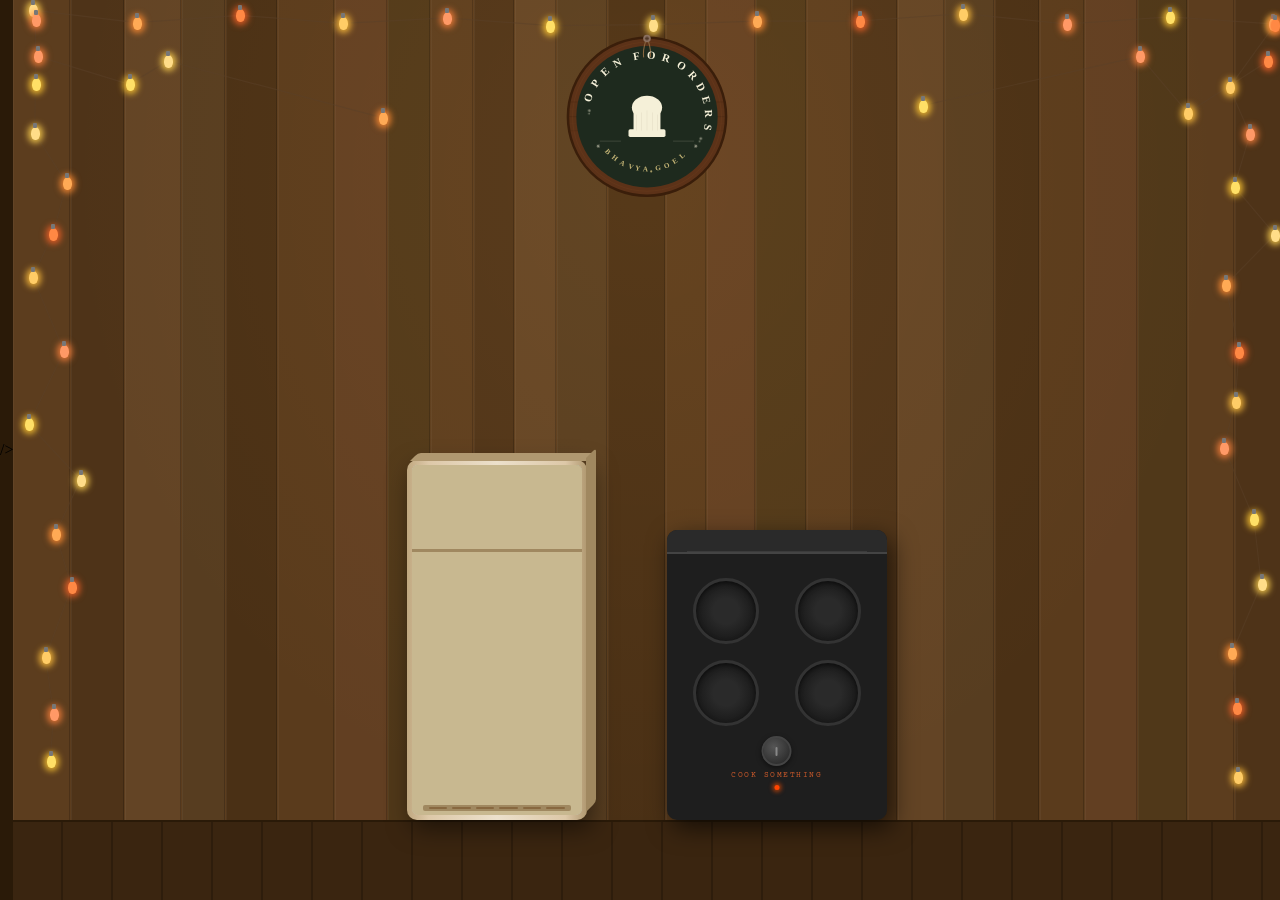
==== commit 3bc8d264: "will work later , almost done need to add content only" ====
--- a/index.html
+++ b/index.html
@@ -10,6 +10,7 @@
   <link
     href="https://fonts.googleapis.com/css2?family=Playfair+Display:wght@400;700&family=Courier+Prime:wght@400;700&display=swap"
     rel="stylesheet"
+    <link href="https://fonts.googleapis.com/css2?family=Playfair+Display:wght@400;700&family=Cormorant+Garamond:wght@400;500;600;700&display=swap" rel="stylesheet">
   />
 
   <!-- External CSS -->
--- a/styles.css
+++ b/styles.css
@@ -7,8 +7,7 @@
       justify-content: center;
       align-items: center;
       min-height: 100vh;
-      font-family: 'Courier Prime', monospace;
-    }
+font-family: 'Cormorant Garamond', serif;    }
 
     /* ─── KITCHEN SCENE ─── */
     .kitchen {
@@ -179,12 +178,17 @@
       flex: 1; display: flex; align-items: center; justify-content: center;
       border-bottom: 1px solid rgba(255,255,255,0.5);
       font-size: 13px; font-weight: 700; letter-spacing: 0.5px;
-      color: #3a6050;
       cursor: pointer;
       transition: background 0.15s;
       position: relative;
       z-index: 10;
-      font-family: 'Playfair Display', serif;
+        font-family: 'Playfair Display', serif;
+  font-style: italic;
+  font-size: 16px;
+  letter-spacing: 0.5px;
+  color: #3a6050;
+;
+
     }
     .f-shelf:hover { background: rgba(255,255,255,0.25); }
     .f-shelf:last-child { border-bottom: none; }
@@ -389,4 +393,62 @@
       height: 1px;
       background: rgba(100,80,40,0.3);
       margin: 16px 0;
-    }+    }
+
+
+    .carousel {
+  position: relative;
+  width: 100%;
+  height: 100%;
+  display: flex;
+  align-items: center;
+  justify-content: center;
+}
+
+.carousel-track {
+  width: 85%;
+  min-height: 200px;
+  display: flex;
+  align-items: center;
+  justify-content: center;
+}
+
+.carousel-item {
+  display: none;
+  width: 100%;
+  background: #1e2a1e;
+  color: #f5f0d8;
+  padding: 25px;
+  border-radius: 12px;
+  font-family: "Playfair Display", serif;
+  font-size: 18px;
+  text-align: center;
+}
+
+.carousel-item.active {
+  display: block;
+}
+
+.carousel-btn {
+  position: absolute;
+  top: 50%;
+  transform: translateY(-50%);
+  font-size: 40px;
+  background: none;
+  border: none;
+  color: #f5f0d8;
+  cursor: pointer;
+  z-index: 10;
+}
+
+.carousel-btn:hover {
+  color: #c8b878;
+}
+
+.carousel-btn.left {
+  left: 10px;
+}
+
+.carousel-btn.right {
+  right: 10px;
+}
